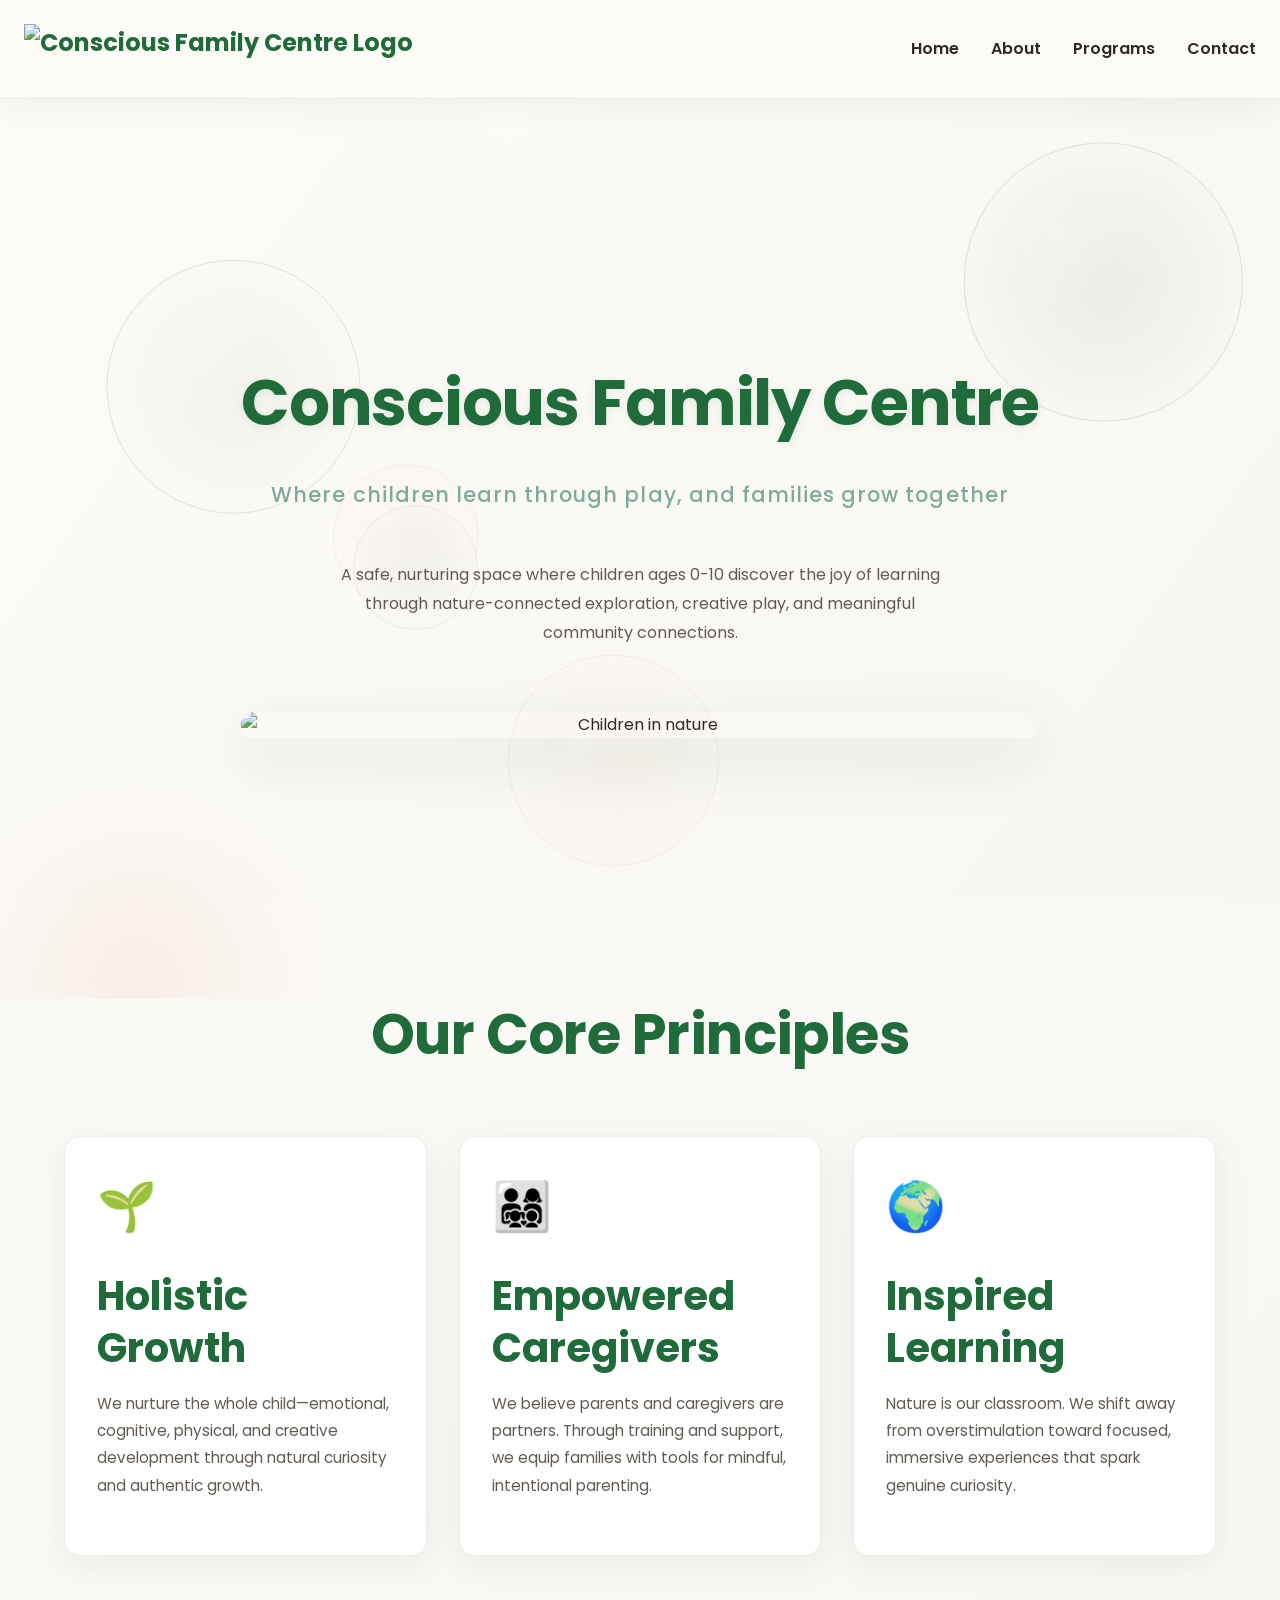
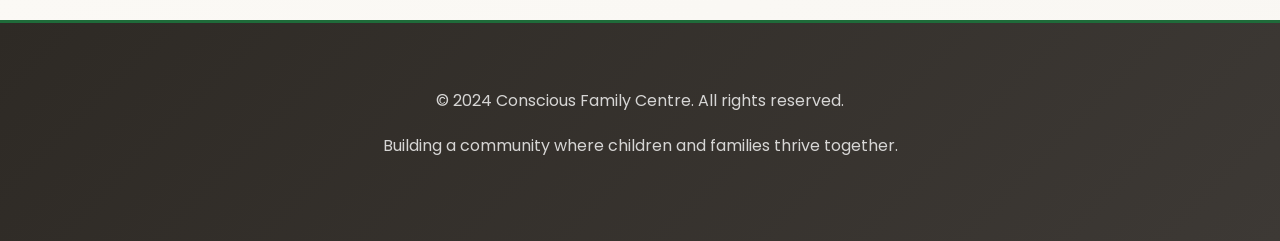
==== index.html @ 451248c7 "Add files via upload" ====
<!DOCTYPE html>
<html lang="en">
<head>
  <meta charset="UTF-8">
  <meta name="viewport" content="width=device-width, initial-scale=1.0">
  <meta name="description" content="Conscious Family Centre - Nature-connected learning for children 0-10 in Abuja">
  <meta name="theme-color" content="#1f6b3a">
  <title>Conscious Family Centre - Mindful Growth, Natural Discovery</title>
  <link rel="stylesheet" href="./styles.css">
  <link href="https://fonts.googleapis.com/css2?family=Poppins:wght@400;500;600;700&family=Nunito:wght@400;500;600&display=swap" rel="stylesheet">
</head>
<body>
  <canvas id="bubble-canvas"></canvas>

  <header>
    <div class="header-container">
      <a href="./index.html" class="logo">
        <img src="./assets/logo.png" alt="Conscious Family Centre Logo">
      </a>
      <nav>
        <ul>
          <li><a href="./index.html" class="nav-link">Home</a></li>
          <li><a href="./about.html" class="nav-link">About</a></li>
          <li><a href="./programs.html" class="nav-link">Programs</a></li>
          <li><a href="./contact.html" class="nav-link">Contact</a></li>
        </ul>
      </nav>
      <button class="menu-toggle" aria-label="Toggle menu">☰</button>
    </div>
  </header>

  <main>
    <section class="hero">
      <div class="hero-content">
        <h1>Conscious Family Centre</h1>
        <p class="subtitle">Where children learn through play, and families grow together</p>
        <p style="color: #615a52; max-width: 600px; margin: 0 auto var(--spacing-lg);">
          A safe, nurturing space where children ages 0-10 discover the joy of learning through nature-connected exploration, creative play, and meaningful community connections.
        </p>
        
        <div class="hero-image-container">
          <img src="./assets/IMG-20260522-WA0040.jpg" alt="Children in nature" loading="lazy">
        </div>
      </div>
    </section>

    <section class="container">
      <h2 class="section-title">Our Core Principles</h2>
      <div class="principles-grid">
        <div class="principle-card">
          <div class="principle-icon">🌱</div>
          <h3>Holistic Growth</h3>
          <p>We nurture the whole child—emotional, cognitive, physical, and creative development through natural curiosity and authentic growth.</p>
        </div>
        
        <div class="principle-card">
          <div class="principle-icon">👨‍👩‍👧‍👦</div>
          <h3>Empowered Caregivers</h3>
          <p>We believe parents and caregivers are partners. Through training and support, we equip families with tools for mindful, intentional parenting.</p>
        </div>
        
        <div class="principle-card">
          <div class="principle-icon">🌍</div>
          <h3>Inspired Learning</h3>
          <p>Nature is our classroom. We shift away from overstimulation toward focused, immersive experiences that spark genuine curiosity.</p>
        </div>
      </div>
    </section>
  </main>

  <footer>
    <p>&copy; 2024 Conscious Family Centre. All rights reserved.</p>
    <p>Building a community where children and families thrive together.</p>
  </footer>

  <script src="./script.js"></script>
</body>
</html>
---- styles.css ----
/* ==========================================
   CONSCIOUS FAMILY CENTRE - GLOBAL STYLES
   Modern, Warm, Organic Aesthetic
   ========================================== */

:root {
  /* Brand Colors */
  --primary-green: #1f6b3a;
  --secondary-green: #4ade80;
  --cream: #fdfbf7;
  --dark-text: #2e2a25;
  --earth-muted: #615a52;
  --accent-coral: #e3927e;
  --accent-sage: #7fa99b;
  --soft-gray: #f5f5f5;
  --white: #ffffff;
  
  /* Spacing */
  --spacing-xs: 0.5rem;
  --spacing-sm: 1rem;
  --spacing-md: 1.5rem;
  --spacing-lg: 2rem;
  --spacing-xl: 3rem;
  --spacing-2xl: 4rem;
  
  /* Transitions */
  --transition-fast: 0.2s ease;
  --transition-normal: 0.35s ease;
  --transition-smooth: 0.5s cubic-bezier(0.25, 0.46, 0.45, 0.94);
}

* {
  margin: 0;
  padding: 0;
  box-sizing: border-box;
}

html {
  scroll-behavior: smooth;
}

body {
  font-family: 'Poppins', sans-serif;
  color: var(--dark-text);
  background: linear-gradient(135deg, var(--cream) 0%, #f9f7f3 100%);
  position: relative;
  overflow-x: hidden;
  line-height: 1.6;
}

/* Canvas Background - Floating Bubbles */
#bubble-canvas {
  position: fixed;
  top: 0;
  left: 0;
  width: 100%;
  height: 100%;
  z-index: -1;
  pointer-events: none;
}

/* ==========================================
   TYPOGRAPHY
   ========================================== */

h1, h2, h3, h4, h5, h6 {
  font-family: 'Poppins', sans-serif;
  font-weight: 700;
  line-height: 1.3;
  color: var(--dark-text);
}

h1 {
  font-size: clamp(2.5rem, 8vw, 4rem);
  letter-spacing: -0.02em;
}

h2 {
  font-size: clamp(2rem, 6vw, 3.5rem);
  letter-spacing: -0.01em;
  margin-bottom: var(--spacing-lg);
}

h3 {
  font-size: clamp(1.5rem, 4vw, 2.5rem);
  margin-bottom: var(--spacing-md);
}

h4 {
  font-size: 1.25rem;
  margin-bottom: var(--spacing-sm);
}

p {
  font-size: 1rem;
  color: var(--earth-muted);
  margin-bottom: var(--spacing-md);
  line-height: 1.8;
}

.subtitle {
  font-size: clamp(1rem, 3vw, 1.25rem);
  color: var(--accent-sage);
  font-weight: 500;
  letter-spacing: 0.05em;
}

/* ==========================================
   NAVIGATION & HEADER
   ========================================== */

header {
  position: relative;
  z-index: 100;
  background: rgba(253, 251, 247, 0.95);
  backdrop-filter: blur(10px);
  border-bottom: 1px solid rgba(31, 107, 58, 0.1);
  padding: var(--spacing-md) 0;
  box-shadow: 0 8px 32px rgba(0, 0, 0, 0.04);
}

.header-container {
  max-width: 1400px;
  margin: 0 auto;
  padding: 0 var(--spacing-md);
  display: flex;
  justify-content: space-between;
  align-items: center;
}

.logo {
  display: flex;
  align-items: center;
  text-decoration: none;
  font-size: 1.5rem;
  font-weight: 700;
  color: var(--primary-green);
  transition: transform var(--transition-normal);
  gap: var(--spacing-sm);
}

.logo img {
  height: 50px;
  width: auto;
  transition: transform var(--transition-normal);
}

.logo:hover {
  transform: translateY(-2px);
}

.logo:hover img {
  transform: scale(1.05);
}

nav ul {
  list-style: none;
  display: flex;
  gap: var(--spacing-lg);
  flex-wrap: wrap;
}

nav a {
  text-decoration: none;
  color: var(--dark-text);
  font-weight: 600;
  position: relative;
  padding: var(--spacing-xs) 0;
  transition: color var(--transition-fast);
}

nav a::after {
  content: '';
  position: absolute;
  bottom: -4px;
  left: 0;
  width: 0;
  height: 2px;
  background: linear-gradient(90deg, var(--primary-green), var(--accent-sage));
  transition: width var(--transition-normal);
}

nav a:hover {
  color: var(--primary-green);
}

nav a:hover::after {
  width: 100%;
}

nav a.active {
  color: var(--primary-green);
}

nav a.active::after {
  width: 100%;
}

/* Mobile Menu Toggle */
.menu-toggle {
  display: none;
  background: none;
  border: none;
  font-size: 1.5rem;
  cursor: pointer;
  color: var(--primary-green);
}

/* ==========================================
   HERO SECTION
   ========================================== */

.hero {
  position: relative;
  min-height: 100vh;
  display: flex;
  align-items: center;
  justify-content: center;
  overflow: hidden;
  padding: var(--spacing-2xl) var(--spacing-md);
}

.hero::before {
  content: '';
  position: absolute;
  top: -50%;
  right: -10%;
  width: 500px;
  height: 500px;
  background: radial-gradient(circle, rgba(127, 169, 155, 0.15) 0%, transparent 70%);
  border-radius: 50%;
  animation: float 20s ease-in-out infinite;
}

.hero::after {
  content: '';
  position: absolute;
  bottom: -20%;
  left: -5%;
  width: 400px;
  height: 400px;
  background: radial-gradient(circle, rgba(227, 146, 126, 0.1) 0%, transparent 70%);
  border-radius: 50%;
  animation: float 25s ease-in-out infinite reverse;
}

.hero-content {
  position: relative;
  z-index: 2;
  text-align: center;
  max-width: 900px;
  animation: fadeInUp 1s ease-out;
}

.hero-content h1 {
  color: var(--primary-green);
  margin-bottom: var(--spacing-lg);
  text-shadow: 0 2px 10px rgba(31, 107, 58, 0.1);
}

.hero-content .subtitle {
  margin-bottom: var(--spacing-xl);
  font-size: clamp(1.1rem, 3vw, 1.3rem);
}

.hero-image-container {
  position: relative;
  width: 100%;
  max-width: 800px;
  margin-top: var(--spacing-2xl);
  border-radius: 20px;
  overflow: hidden;
  box-shadow: 0 20px 60px rgba(31, 107, 58, 0.15);
  transform: perspective(1000px) rotateX(5deg);
  transition: transform var(--transition-smooth);
}

.hero-image-container:hover {
  transform: perspective(1000px) rotateX(2deg) translateY(-5px);
}

.hero-image-container img {
  width: 100%;
  height: auto;
  display: block;
  object-fit: cover;
}

/* ==========================================
   CORE PRINCIPLES GRID
   ========================================== */

.principles-grid {
  display: grid;
  grid-template-columns: repeat(auto-fit, minmax(280px, 1fr));
  gap: var(--spacing-lg);
  margin-top: var(--spacing-2xl);
}

.principle-card {
  background: var(--white);
  padding: var(--spacing-lg);
  border-radius: 16px;
  box-shadow: 0 8px 32px rgba(31, 107, 58, 0.08);
  border: 1px solid rgba(31, 107, 58, 0.1);
  transition: all var(--transition-smooth);
  position: relative;
  overflow: hidden;
}

.principle-card::before {
  content: '';
  position: absolute;
  top: 0;
  left: -100%;
  width: 100%;
  height: 100%;
  background: linear-gradient(90deg, transparent, rgba(127, 169, 155, 0.1), transparent);
  transition: left var(--transition-smooth);
}

.principle-card:hover {
  transform: translateY(-8px);
  box-shadow: 0 16px 48px rgba(31, 107, 58, 0.15);
  border-color: var(--accent-sage);
}

.principle-card:hover::before {
  left: 100%;
}

.principle-icon {
  font-size: 3rem;
  margin-bottom: var(--spacing-md);
}

.principle-card h3 {
  color: var(--primary-green);
  margin-bottom: var(--spacing-sm);
}

.principle-card p {
  font-size: 0.95rem;
  color: var(--earth-muted);
}

/* ==========================================
   ABOUT PAGE STYLES
   ========================================== */

.about-section {
  max-width: 1200px;
  margin: 0 auto;
  padding: var(--spacing-2xl) var(--spacing-md);
}

.about-grid {
  display: grid;
  grid-template-columns: 1fr;
  gap: var(--spacing-2xl);
  margin-bottom: var(--spacing-2xl);
}

.about-block {
  background: var(--white);
  padding: var(--spacing-2xl);
  border-radius: 16px;
  box-shadow: 0 8px 32px rgba(31, 107, 58, 0.08);
  border-left: 5px solid var(--primary-green);
  transition: transform var(--transition-smooth);
}

.about-block:nth-child(2) {
  border-left-color: var(--accent-sage);
}

.about-block:nth-child(3) {
  border-left-color: var(--accent-coral);
}

.about-block:hover {
  transform: translateX(8px);
}

.about-block h2 {
  color: var(--primary-green);
  margin-bottom: var(--spacing-lg);
}

.about-block p {
  margin-bottom: var(--spacing-md);
  line-height: 1.9;
}

.opening-hours {
  background: linear-gradient(135deg, rgba(31, 107, 58, 0.05) 0%, rgba(127, 169, 155, 0.05) 100%);
  padding: var(--spacing-lg);
  border-radius: 12px;
  margin-top: var(--spacing-lg);
  border: 1px dashed var(--primary-green);
}

.opening-hours h4 {
  color: var(--primary-green);
  margin-bottom: var(--spacing-sm);
}

.opening-hours p {
  color: var(--earth-muted);
  font-weight: 600;
}

/* ==========================================
   PROGRAMS PAGE - MASONRY GRID
   ========================================== */

.programs-section {
  max-width: 1400px;
  margin: 0 auto;
  padding: var(--spacing-2xl) var(--spacing-md);
}

.programs-intro {
  text-align: center;
  margin-bottom: var(--spacing-2xl);
}

.programs-intro h2 {
  color: var(--primary-green);
}

.programs-grid {
  display: grid;
  grid-template-columns: repeat(auto-fill, minmax(300px, 1fr));
  gap: var(--spacing-lg);
  margin-bottom: var(--spacing-2xl);
}

.program-card {
  background: var(--white);
  border-radius: 16px;
  overflow: hidden;
  box-shadow: 0 8px 32px rgba(31, 107, 58, 0.08);
  transition: all var(--transition-smooth);
  position: relative;
  display: flex;
  flex-direction: column;
  height: 100%;
}

.program-card:hover {
  transform: translateY(-12px);
  box-shadow: 0 16px 48px rgba(31, 107, 58, 0.2);
}

.program-image-wrapper {
  position: relative;
  width: 100%;
  height: 250px;
  overflow: hidden;
  background: linear-gradient(135deg, var(--cream) 0%, var(--soft-gray) 100%);
}

.program-image-wrapper img {
  width: 100%;
  height: 100%;
  object-fit: cover;
  transition: transform var(--transition-smooth);
}

.program-card:hover .program-image-wrapper img {
  transform: scale(1.08);
  filter: brightness(1.05);
}

.program-content {
  padding: var(--spacing-lg);
  flex-grow: 1;
  display: flex;
  flex-direction: column;
}

.program-badge {
  display: inline-block;
  background: linear-gradient(135deg, var(--primary-green), var(--accent-sage));
  color: var(--white);
  padding: var(--spacing-xs) var(--spacing-md);
  border-radius: 20px;
  font-size: 0.75rem;
  font-weight: 700;
  text-transform: uppercase;
  letter-spacing: 0.05em;
  margin-bottom: var(--spacing-sm);
  width: fit-content;
}

.program-card h3 {
  color: var(--primary-green);
  margin-bottom: var(--spacing-sm);
  font-size: 1.3rem;
}

.program-card p {
  color: var(--earth-muted);
  font-size: 0.95rem;
  margin-bottom: var(--spacing-md);
  flex-grow: 1;
}

/* ==========================================
   TESTIMONIALS SECTION
   ========================================== */

.testimonials-section {
  background: linear-gradient(135deg, rgba(31, 107, 58, 0.05) 0%, rgba(127, 169, 155, 0.05) 100%);
  padding: var(--spacing-2xl) var(--spacing-md);
  margin-top: var(--spacing-2xl);
  border-top: 2px solid var(--primary-green);
  border-bottom: 2px solid var(--accent-sage);
}

.testimonials-content {
  max-width: 1200px;
  margin: 0 auto;
}

.testimonials-section h2 {
  color: var(--primary-green);
  text-align: center;
  margin-bottom: var(--spacing-2xl);
}

.testimonial-grid {
  display: grid;
  grid-template-columns: 1fr;
  gap: var(--spacing-lg);
  margin-top: var(--spacing-lg);
}

.testimonial-card {
  background: var(--white);
  border-radius: 16px;
  overflow: hidden;
  box-shadow: 0 8px 32px rgba(31, 107, 58, 0.08);
  display: grid;
  grid-template-columns: 1fr 1fr;
  gap: var(--spacing-lg);
  padding: var(--spacing-lg);
  transition: transform var(--transition-smooth);
}

.testimonial-card:hover {
  transform: translateY(-4px);
}

.testimonial-image {
  width: 100%;
  height: 300px;
  border-radius: 12px;
  overflow: hidden;
  background: linear-gradient(135deg, var(--cream) 0%, var(--soft-gray) 100%);
}

.testimonial-image img {
  width: 100%;
  height: 100%;
  object-fit: cover;
}

.testimonial-quote {
  display: flex;
  flex-direction: column;
  justify-content: center;
}

.testimonial-quote p {
  font-size: 1.1rem;
  color: var(--dark-text);
  font-style: italic;
  margin-bottom: var(--spacing-lg);
  border-left: 4px solid var(--accent-coral);
  padding-left: var(--spacing-lg);
  line-height: 1.9;
}

.testimonial-quote .author {
  font-weight: 700;
  color: var(--primary-green);
  font-style: normal;
  font-size: 0.95rem;
}

/* ==========================================
   CONTACT PAGE - DIGITAL CONNECT HUB
   ========================================== */

.contact-section {
  max-width: 1000px;
  margin: 0 auto;
  padding: var(--spacing-2xl) var(--spacing-md);
}

.contact-intro {
  text-align: center;
  margin-bottom: var(--spacing-2xl);
}

.contact-intro h2 {
  color: var(--primary-green);
}

.contact-grid {
  display: grid;
  grid-template-columns: repeat(auto-fit, minmax(300px, 1fr));
  gap: var(--spacing-lg);
}

.contact-card {
  background: var(--white);
  padding: var(--spacing-2xl);
  border-radius: 16px;
  text-align: center;
  box-shadow: 0 8px 32px rgba(31, 107, 58, 0.08);
  border: 2px solid transparent;
  transition: all var(--transition-smooth);
  position: relative;
  overflow: hidden;
}

.contact-card::before {
  content: '';
  position: absolute;
  top: 0;
  left: 0;
  right: 0;
  height: 3px;
  background: linear-gradient(90deg, var(--primary-green), var(--accent-sage));
  transform: scaleX(0);
  transform-origin: left;
  transition: transform var(--transition-smooth);
}

.contact-card:hover {
  border-color: var(--accent-sage);
  transform: translateY(-8px);
  box-shadow: 0 16px 48px rgba(31, 107, 58, 0.15);
}

.contact-card:hover::before {
  transform: scaleX(1);
}

.contact-icon {
  font-size: 3rem;
  margin-bottom: var(--spacing-md);
  animation: float 3s ease-in-out infinite;
}

.contact-card h3 {
  color: var(--primary-green);
  margin-bottom: var(--spacing-md);
}

.contact-card p {
  color: var(--earth-muted);
  margin-bottom: var(--spacing-lg);
}

.contact-link {
  display: inline-flex;
  align-items: center;
  justify-content: center;
  gap: var(--spacing-sm);
  background: linear-gradient(135deg, var(--primary-green), var(--accent-sage));
  color: var(--white);
  padding: var(--spacing-md) var(--spacing-lg);
  border-radius: 10px;
  text-decoration: none;
  font-weight: 600;
  transition: all var(--transition-smooth);
  border: 2px solid transparent;
}

.contact-link:hover {
  transform: translateY(-2px);
  box-shadow: 0 8px 20px rgba(31, 107, 58, 0.3);
  background: linear-gradient(135deg, var(--accent-sage), var(--primary-green));
}

.contact-link svg {
  width: 20px;
  height: 20px;
  transition: transform var(--transition-normal);
}

.contact-link:hover svg {
  transform: scale(1.15) rotate(5deg);
}

.location-card {
  grid-column: 1 / -1;
  background: linear-gradient(135deg, rgba(31, 107, 58, 0.05) 0%, rgba(127, 169, 155, 0.05) 100%);
  border: 2px dashed var(--primary-green);
}

.location-card h3 {
  margin-bottom: var(--spacing-md);
}

.location-info {
  color: var(--earth-muted);
  line-height: 1.9;
  font-weight: 500;
}

/* ==========================================
   FOOTER
   ========================================== */

footer {
  background: linear-gradient(135deg, var(--dark-text) 0%, #3d3935 100%);
  color: var(--white);
  padding: var(--spacing-2xl) var(--spacing-md);
  text-align: center;
  margin-top: var(--spacing-2xl);
  border-top: 3px solid var(--primary-green);
}

footer p {
  color: rgba(255, 255, 255, 0.8);
  margin-bottom: var(--spacing-sm);
}

footer a {
  color: var(--accent-sage);
  text-decoration: none;
  transition: color var(--transition-normal);
}

footer a:hover {
  color: var(--accent-coral);
  text-decoration: underline;
}

/* ==========================================
   ANIMATIONS
   ========================================== */

@keyframes float {
  0%, 100% {
    transform: translateY(0px);
  }
  50% {
    transform: translateY(-20px);
  }
}

@keyframes fadeInUp {
  from {
    opacity: 0;
    transform: translateY(30px);
  }
  to {
    opacity: 1;
    transform: translateY(0);
  }
}

@keyframes slideInLeft {
  from {
    opacity: 0;
    transform: translateX(-50px);
  }
  to {
    opacity: 1;
    transform: translateX(0);
  }
}

@keyframes slideInRight {
  from {
    opacity: 0;
    transform: translateX(50px);
  }
  to {
    opacity: 1;
    transform: translateX(0);
  }
}

@keyframes pulse {
  0%, 100% {
    opacity: 1;
  }
  50% {
    opacity: 0.7;
  }
}

/* ==========================================
   RESPONSIVE DESIGN
   ========================================== */

@media (max-width: 768px) {
  :root {
    --spacing-xl: 2rem;
    --spacing-2xl: 2.5rem;
  }

  nav ul {
    gap: var(--spacing-md);
  }

  .menu-toggle {
    display: block;
  }

  nav {
    display: none;
  }

  nav.active {
    display: flex;
    position: absolute;
    top: 70px;
    left: 0;
    right: 0;
    background: var(--cream);
    flex-direction: column;
    padding: var(--spacing-lg);
    border-bottom: 1px solid rgba(31, 107, 58, 0.1);
    gap: var(--spacing-md);
  }

  nav.active ul {
    flex-direction: column;
    gap: var(--spacing-md);
  }

  .hero {
    min-height: 80vh;
    padding: var(--spacing-lg) var(--spacing-md);
  }

  .principles-grid {
    grid-template-columns: 1fr;
  }

  .programs-grid {
    grid-template-columns: 1fr;
  }

  .testimonial-card {
    grid-template-columns: 1fr;
    gap: var(--spacing-lg);
  }

  .testimonial-image {
    height: 250px;
  }

  .contact-grid {
    grid-template-columns: 1fr;
  }

  .about-block {
    padding: var(--spacing-lg);
  }

  h1 {
    font-size: 2rem;
  }

  h2 {
    font-size: 1.5rem;
  }

  .hero::before {
    width: 300px;
    height: 300px;
  }

  .hero::after {
    width: 250px;
    height: 250px;
  }
}

@media (max-width: 480px) {
  :root {
    --spacing-lg: 1.5rem;
    --spacing-md: 1rem;
  }

  .header-container {
    padding: 0 var(--spacing-sm);
  }

  .logo img {
    height: 40px;
  }

  h1 {
    font-size: 1.5rem;
  }

  h2 {
    font-size: 1.25rem;
  }

  nav a {
    font-size: 0.9rem;
  }

  .hero-image-container {
    margin-top: var(--spacing-lg);
  }

  .principle-card {
    padding: var(--spacing-md);
  }

  .program-image-wrapper {
    height: 200px;
  }

  .contact-card {
    padding: var(--spacing-lg);
  }

  .testimonial-card {
    padding: var(--spacing-md);
  }

  footer {
    padding: var(--spacing-lg) var(--spacing-sm);
  }
}

/* ==========================================
   UTILITY CLASSES
   ========================================== */

.container {
  max-width: 1200px;
  margin: 0 auto;
  padding: 0 var(--spacing-md);
}

.section-title {
  color: var(--primary-green);
  text-align: center;
  margin-bottom: var(--spacing-2xl);
}

.btn {
  display: inline-block;
  padding: var(--spacing-md) var(--spacing-lg);
  border-radius: 10px;
  text-decoration: none;
  font-weight: 600;
  transition: all var(--transition-smooth);
  border: 2px solid transparent;
}

.btn-primary {
  background: linear-gradient(135deg, var(--primary-green), var(--accent-sage));
  color: var(--white);
}

.btn-primary:hover {
  transform: translateY(-2px);
  box-shadow: 0 8px 20px rgba(31, 107, 58, 0.3);
}

.btn-secondary {
  background: transparent;
  color: var(--primary-green);
  border-color: var(--primary-green);
}

.btn-secondary:hover {
  background: var(--primary-green);
  color: var(--white);
}

.text-center {
  text-align: center;
}

.mt-lg {
  margin-top: var(--spacing-lg);
}

.mb-lg {
  margin-bottom: var(--spacing-lg);
}

.opacity-reduced {
  opacity: 0.8;
}
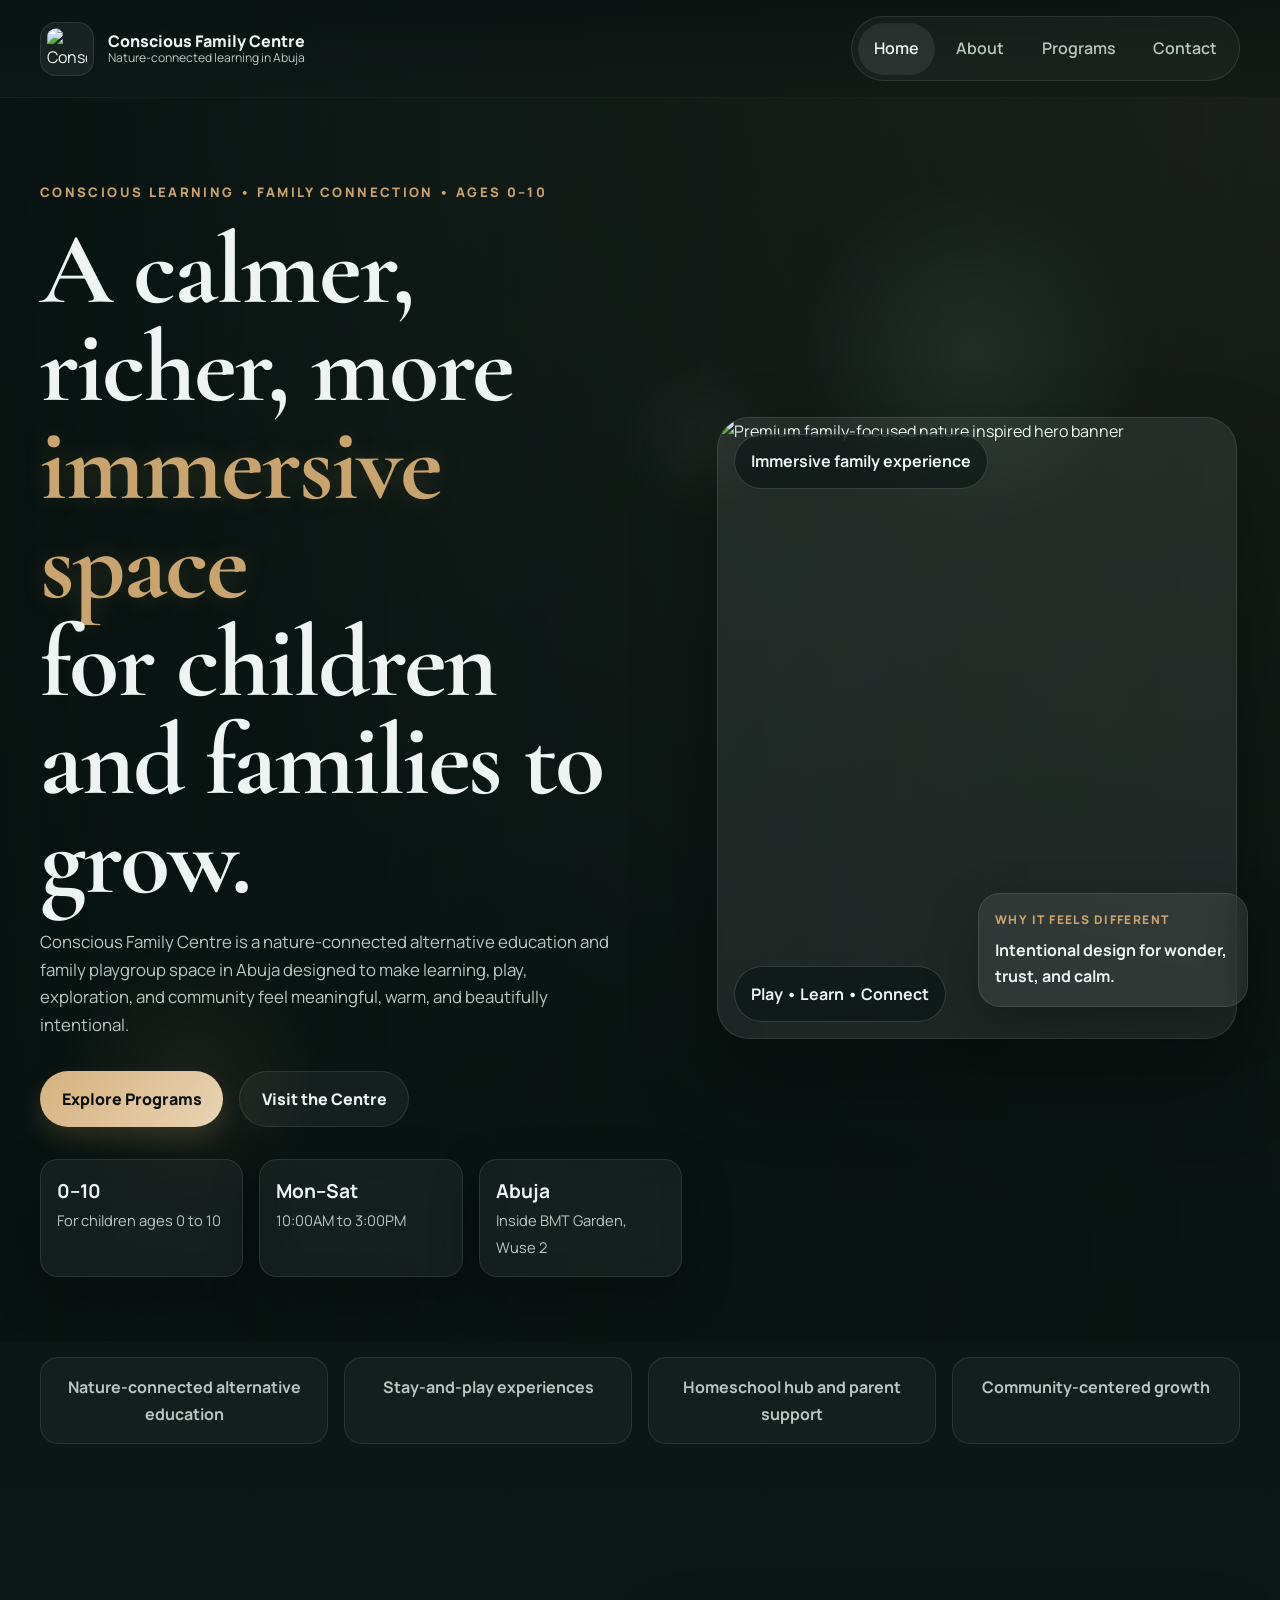
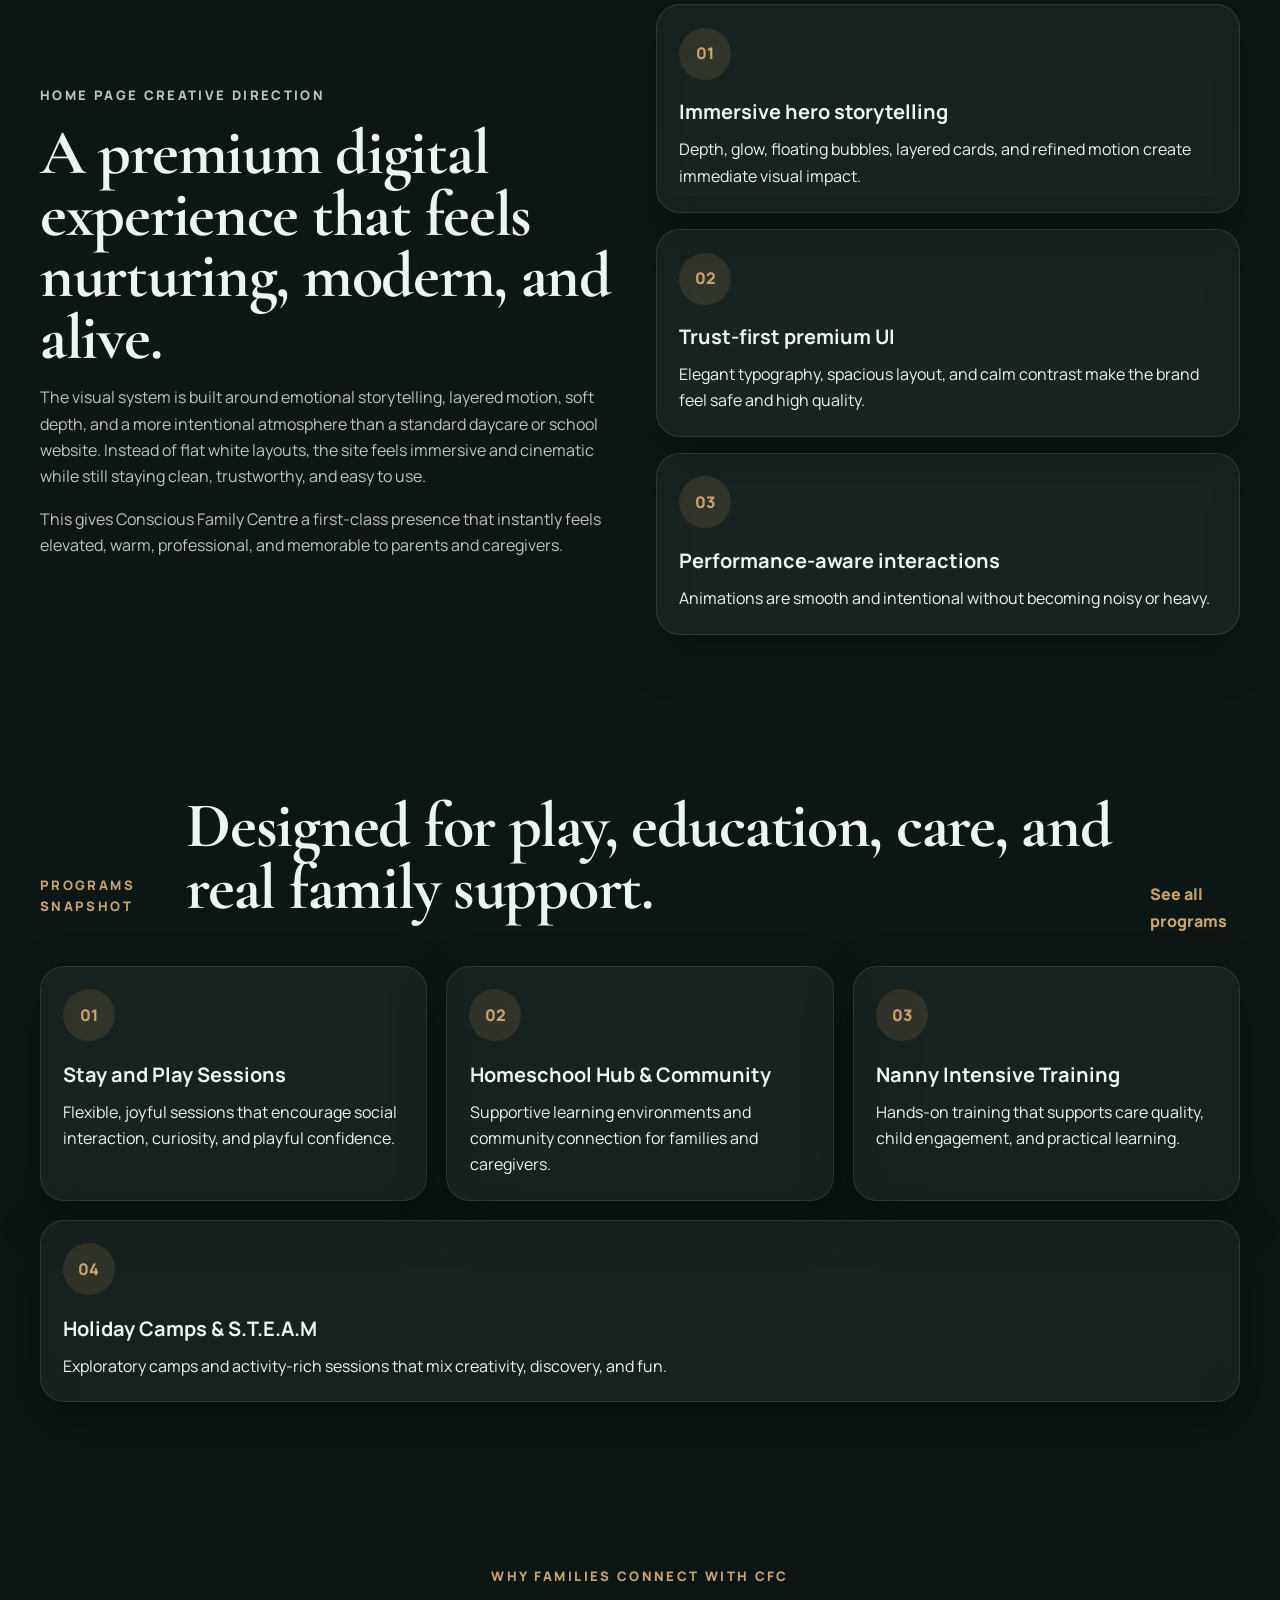
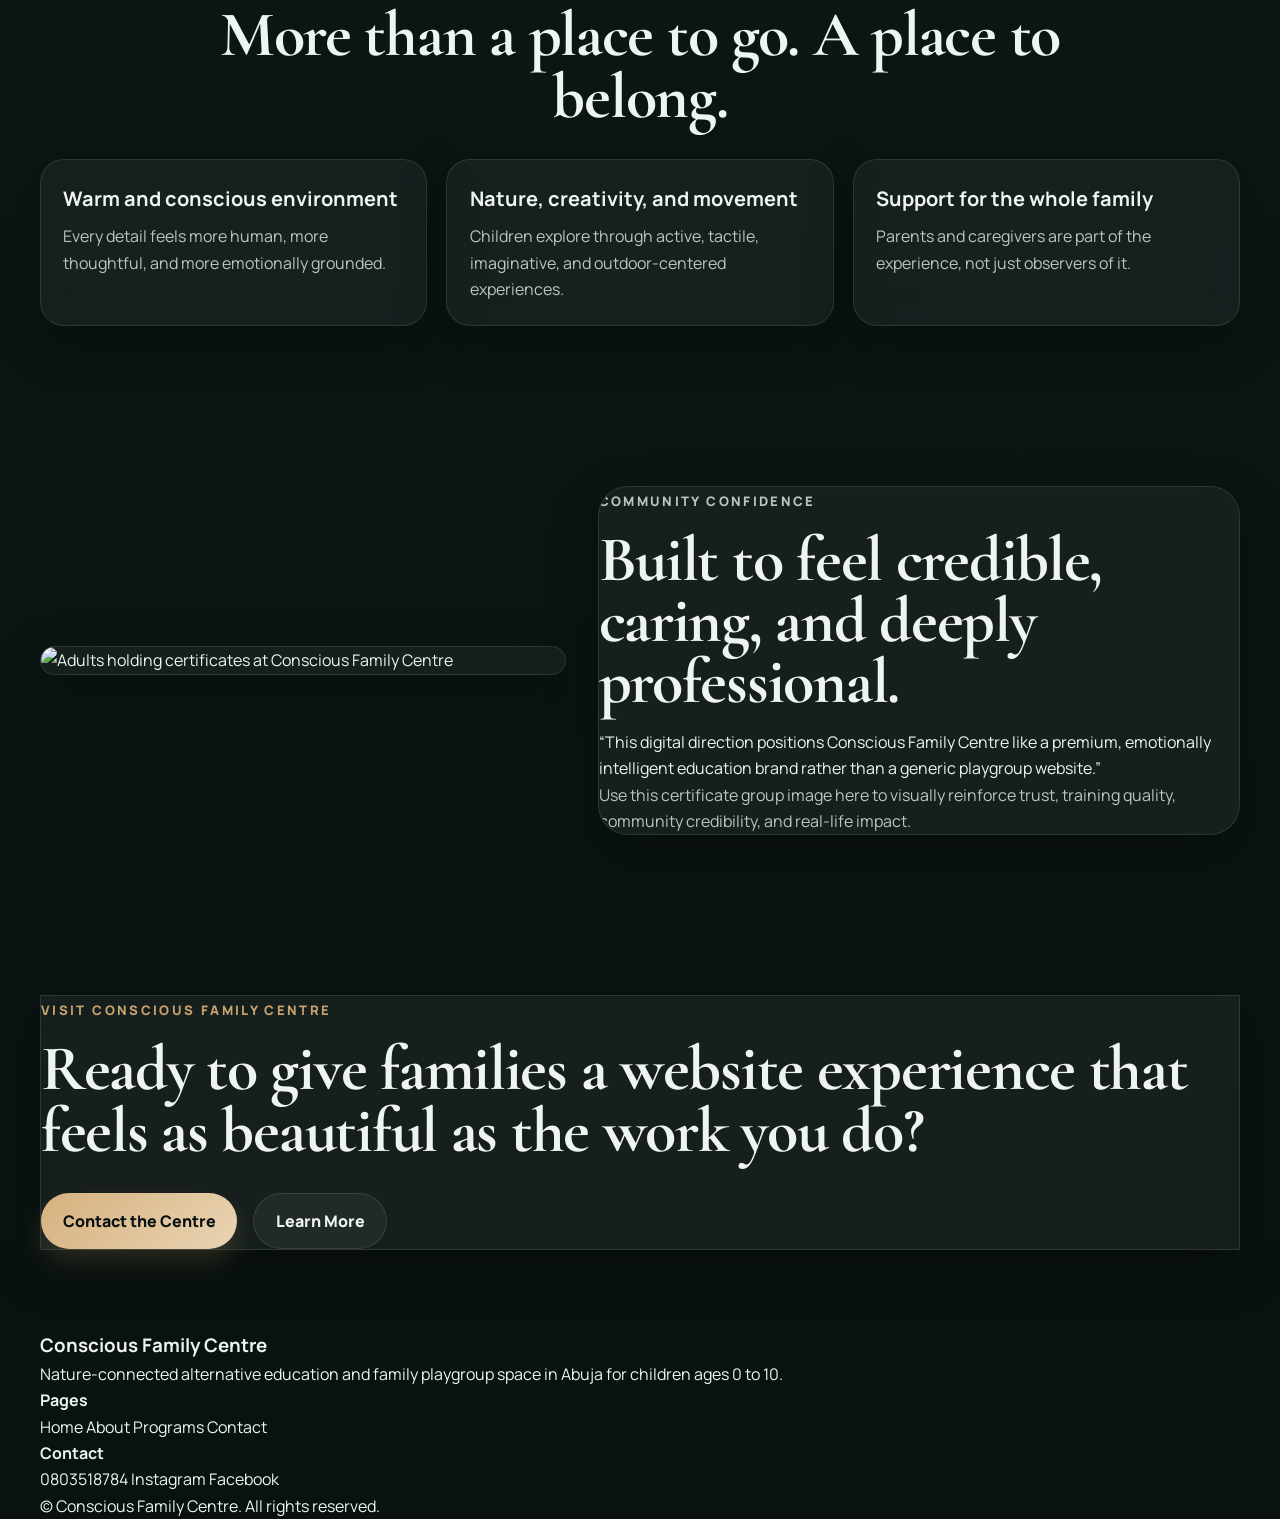
==== commit 03c5831b: "Create index.html" ====
--- a/index.html
+++ b/index.html
@@ -1,78 +1,260 @@
 <!DOCTYPE html>
 <html lang="en">
 <head>
-  <meta charset="UTF-8">
-  <meta name="viewport" content="width=device-width, initial-scale=1.0">
-  <meta name="description" content="Conscious Family Centre - Nature-connected learning for children 0-10 in Abuja">
-  <meta name="theme-color" content="#1f6b3a">
-  <title>Conscious Family Centre - Mindful Growth, Natural Discovery</title>
-  <link rel="stylesheet" href="./styles.css">
-  <link href="https://fonts.googleapis.com/css2?family=Poppins:wght@400;500;600;700&family=Nunito:wght@400;500;600&display=swap" rel="stylesheet">
+  <meta charset="UTF-8" />
+  <meta name="viewport" content="width=device-width, initial-scale=1.0" />
+  <title>Conscious Family Centre | Nature-Connected Learning & Play in Abuja</title>
+  <meta name="description" content="Conscious Family Centre is a nature-connected alternative education and family playgroup space in Abuja for children ages 0 to 10." />
+  <link rel="preconnect" href="https://fonts.googleapis.com">
+  <link rel="preconnect" href="https://fonts.gstatic.com" crossorigin>
+  <link href="https://fonts.googleapis.com/css2?family=Cormorant+Garamond:wght@500;600;700&family=Manrope:wght@400;500;600;700;800&display=swap" rel="stylesheet">
+  <link rel="stylesheet" href="style.css" />
 </head>
-<body>
-  <canvas id="bubble-canvas"></canvas>
-
-  <header>
-    <div class="header-container">
-      <a href="./index.html" class="logo">
-        <img src="./assets/logo.png" alt="Conscious Family Centre Logo">
+<body class="page-home">
+  <div class="page-ambience" aria-hidden="true"></div>
+
+  <header class="site-header">
+    <div class="container nav-wrap">
+      <a href="index.html" class="brand">
+        <img src="assets/logo-cfc.png" alt="Conscious Family Centre logo" class="brand-logo">
+        <div class="brand-copy">
+          <span class="brand-title">Conscious Family Centre</span>
+          <span class="brand-subtitle">Nature-connected learning in Abuja</span>
+        </div>
       </a>
-      <nav>
-        <ul>
-          <li><a href="./index.html" class="nav-link">Home</a></li>
-          <li><a href="./about.html" class="nav-link">About</a></li>
-          <li><a href="./programs.html" class="nav-link">Programs</a></li>
-          <li><a href="./contact.html" class="nav-link">Contact</a></li>
-        </ul>
+
+      <button class="nav-toggle" aria-label="Open menu" aria-expanded="false">
+        <span></span><span></span><span></span>
+      </button>
+
+      <nav class="site-nav">
+        <a href="index.html" class="active">Home</a>
+        <a href="about.html">About</a>
+        <a href="programs.html">Programs</a>
+        <a href="contact.html">Contact</a>
       </nav>
-      <button class="menu-toggle" aria-label="Toggle menu">☰</button>
     </div>
   </header>
 
   <main>
-    <section class="hero">
-      <div class="hero-content">
-        <h1>Conscious Family Centre</h1>
-        <p class="subtitle">Where children learn through play, and families grow together</p>
-        <p style="color: #615a52; max-width: 600px; margin: 0 auto var(--spacing-lg);">
-          A safe, nurturing space where children ages 0-10 discover the joy of learning through nature-connected exploration, creative play, and meaningful community connections.
-        </p>
-        
-        <div class="hero-image-container">
-          <img src="./assets/IMG-20260522-WA0040.jpg" alt="Children in nature" loading="lazy">
-        </div>
-      </div>
-    </section>
-
-    <section class="container">
-      <h2 class="section-title">Our Core Principles</h2>
-      <div class="principles-grid">
-        <div class="principle-card">
-          <div class="principle-icon">🌱</div>
-          <h3>Holistic Growth</h3>
-          <p>We nurture the whole child—emotional, cognitive, physical, and creative development through natural curiosity and authentic growth.</p>
-        </div>
-        
-        <div class="principle-card">
-          <div class="principle-icon">👨‍👩‍👧‍👦</div>
-          <h3>Empowered Caregivers</h3>
-          <p>We believe parents and caregivers are partners. Through training and support, we equip families with tools for mindful, intentional parenting.</p>
-        </div>
-        
-        <div class="principle-card">
-          <div class="principle-icon">🌍</div>
-          <h3>Inspired Learning</h3>
-          <p>Nature is our classroom. We shift away from overstimulation toward focused, immersive experiences that spark genuine curiosity.</p>
+    <section class="hero hero-home">
+      <div class="hero-gradient"></div>
+      <div class="container hero-grid">
+        <div class="hero-copy reveal">
+          <p class="eyebrow">Conscious learning • family connection • ages 0–10</p>
+          <h1 class="hero-title">
+            A calmer, richer, more
+            <span>immersive space</span>
+            for children and families to grow.
+          </h1>
+          <p class="hero-text">
+            Conscious Family Centre is a nature-connected alternative education and family playgroup space in Abuja designed to make learning, play, exploration, and community feel meaningful, warm, and beautifully intentional.
+          </p>
+
+          <div class="hero-actions">
+            <a href="programs.html" class="btn btn-primary magnetic">Explore Programs</a>
+            <a href="contact.html" class="btn btn-secondary">Visit the Centre</a>
+          </div>
+
+          <div class="hero-stats">
+            <article class="stat-card float-card">
+              <strong>0–10</strong>
+              <span>For children ages 0 to 10</span>
+            </article>
+            <article class="stat-card float-card">
+              <strong>Mon–Sat</strong>
+              <span>10:00AM to 3:00PM</span>
+            </article>
+            <article class="stat-card float-card">
+              <strong>Abuja</strong>
+              <span>Inside BMT Garden, Wuse 2</span>
+            </article>
+          </div>
+        </div>
+
+        <div class="hero-visual reveal">
+          <div class="hero-image-shell tilt-card" data-tilt>
+            <img src="assets/hero-banner.jpg" alt="Premium family-focused nature inspired hero banner" class="hero-image">
+            <div class="hero-badge badge-top">Immersive family experience</div>
+            <div class="hero-badge badge-bottom">Play • Learn • Connect</div>
+          </div>
+
+          <div class="glass-note note-one float-card">
+            <span class="mini-label">Why it feels different</span>
+            <strong>Intentional design for wonder, trust, and calm.</strong>
+          </div>
+        </div>
+      </div>
+      <div class="hero-orb orb-one"></div>
+      <div class="hero-orb orb-two"></div>
+      <div class="hero-orb orb-three"></div>
+    </section>
+
+    <section class="section trust-strip reveal">
+      <div class="container trust-grid">
+        <div class="trust-item">Nature-connected alternative education</div>
+        <div class="trust-item">Stay-and-play experiences</div>
+        <div class="trust-item">Homeschool hub and parent support</div>
+        <div class="trust-item">Community-centered growth</div>
+      </div>
+    </section>
+
+    <section class="section section-story">
+      <div class="container split-grid">
+        <div class="section-copy reveal">
+          <p class="eyebrow">Home page creative direction</p>
+          <h2>A premium digital experience that feels nurturing, modern, and alive.</h2>
+          <p>
+            The visual system is built around emotional storytelling, layered motion, soft depth, and a more intentional atmosphere than a standard daycare or school website. Instead of flat white layouts, the site feels immersive and cinematic while still staying clean, trustworthy, and easy to use.
+          </p>
+          <p>
+            This gives Conscious Family Centre a first-class presence that instantly feels elevated, warm, professional, and memorable to parents and caregivers.
+          </p>
+        </div>
+
+        <div class="feature-stack reveal">
+          <article class="feature-card tilt-card" data-tilt>
+            <span>01</span>
+            <h3>Immersive hero storytelling</h3>
+            <p>Depth, glow, floating bubbles, layered cards, and refined motion create immediate visual impact.</p>
+          </article>
+          <article class="feature-card tilt-card" data-tilt>
+            <span>02</span>
+            <h3>Trust-first premium UI</h3>
+            <p>Elegant typography, spacious layout, and calm contrast make the brand feel safe and high quality.</p>
+          </article>
+          <article class="feature-card tilt-card" data-tilt>
+            <span>03</span>
+            <h3>Performance-aware interactions</h3>
+            <p>Animations are smooth and intentional without becoming noisy or heavy.</p>
+          </article>
+        </div>
+      </div>
+    </section>
+
+    <section class="section programs-preview">
+      <div class="container">
+        <div class="section-heading reveal">
+          <p class="eyebrow">Programs snapshot</p>
+          <h2>Designed for play, education, care, and real family support.</h2>
+          <a href="programs.html" class="text-link">See all programs</a>
+        </div>
+
+        <div class="program-grid">
+          <article class="program-card reveal tilt-card" data-tilt>
+            <div class="program-icon">01</div>
+            <h3>Stay and Play Sessions</h3>
+            <p>Flexible, joyful sessions that encourage social interaction, curiosity, and playful confidence.</p>
+          </article>
+
+          <article class="program-card reveal tilt-card" data-tilt>
+            <div class="program-icon">02</div>
+            <h3>Homeschool Hub & Community</h3>
+            <p>Supportive learning environments and community connection for families and caregivers.</p>
+          </article>
+
+          <article class="program-card reveal tilt-card" data-tilt>
+            <div class="program-icon">03</div>
+            <h3>Nanny Intensive Training</h3>
+            <p>Hands-on training that supports care quality, child engagement, and practical learning.</p>
+          </article>
+
+          <article class="program-card reveal tilt-card" data-tilt>
+            <div class="program-icon">04</div>
+            <h3>Holiday Camps & S.T.E.A.M</h3>
+            <p>Exploratory camps and activity-rich sessions that mix creativity, discovery, and fun.</p>
+          </article>
+        </div>
+      </div>
+    </section>
+
+    <section class="section value-band">
+      <div class="container">
+        <div class="section-heading reveal centered">
+          <p class="eyebrow">Why families connect with CFC</p>
+          <h2>More than a place to go. A place to belong.</h2>
+        </div>
+
+        <div class="value-grid">
+          <article class="value-card reveal">
+            <h3>Warm and conscious environment</h3>
+            <p>Every detail feels more human, more thoughtful, and more emotionally grounded.</p>
+          </article>
+          <article class="value-card reveal">
+            <h3>Nature, creativity, and movement</h3>
+            <p>Children explore through active, tactile, imaginative, and outdoor-centered experiences.</p>
+          </article>
+          <article class="value-card reveal">
+            <h3>Support for the whole family</h3>
+            <p>Parents and caregivers are part of the experience, not just observers of it.</p>
+          </article>
+        </div>
+      </div>
+    </section>
+
+    <section class="section testimonial-showcase">
+      <div class="container testimonial-wrap">
+        <div class="testimonial-image reveal tilt-card" data-tilt>
+          <img src="assets/testimonial-certificates.jpg" alt="Adults holding certificates at Conscious Family Centre">
+        </div>
+
+        <div class="testimonial-copy reveal">
+          <p class="eyebrow">Community confidence</p>
+          <h2>Built to feel credible, caring, and deeply professional.</h2>
+          <blockquote>
+            “This digital direction positions Conscious Family Centre like a premium, emotionally intelligent education brand rather than a generic playgroup website.”
+          </blockquote>
+          <p class="testimonial-note">
+            Use this certificate group image here to visually reinforce trust, training quality, community credibility, and real-life impact.
+          </p>
+        </div>
+      </div>
+    </section>
+
+    <section class="section cta-section">
+      <div class="container cta-panel reveal">
+        <div>
+          <p class="eyebrow">Visit Conscious Family Centre</p>
+          <h2>Ready to give families a website experience that feels as beautiful as the work you do?</h2>
+        </div>
+        <div class="cta-actions">
+          <a href="contact.html" class="btn btn-primary magnetic">Contact the Centre</a>
+          <a href="about.html" class="btn btn-secondary">Learn More</a>
         </div>
       </div>
     </section>
   </main>
 
-  <footer>
-    <p>&copy; 2024 Conscious Family Centre. All rights reserved.</p>
-    <p>Building a community where children and families thrive together.</p>
+  <footer class="site-footer">
+    <div class="container footer-grid">
+      <div>
+        <h3>Conscious Family Centre</h3>
+        <p>Nature-connected alternative education and family playgroup space in Abuja for children ages 0 to 10.</p>
+      </div>
+
+      <div>
+        <h4>Pages</h4>
+        <a href="index.html">Home</a>
+        <a href="about.html">About</a>
+        <a href="programs.html">Programs</a>
+        <a href="contact.html">Contact</a>
+      </div>
+
+      <div>
+        <h4>Contact</h4>
+        <a href="tel:0803518784">0803518784</a>
+        <a href="https://www.instagram.com/consciousfamilycentre/" target="_blank" rel="noopener noreferrer">Instagram</a>
+        <a href="https://www.facebook.com/reel/1488788116158630/?app=fbl" target="_blank" rel="noopener noreferrer">Facebook</a>
+      </div>
+    </div>
+    <div class="container footer-bottom">
+      <p>© <span id="year"></span> Conscious Family Centre. All rights reserved.</p>
+    </div>
   </footer>
 
-  <script src="./script.js"></script>
+  <script src="https://cdn.jsdelivr.net/npm/gsap@3.12.5/dist/gsap.min.js"></script>
+  <script src="https://cdn.jsdelivr.net/npm/gsap@3.12.5/dist/ScrollTrigger.min.js"></script>
+  <script src="script.js"></script>
 </body>
-</html>
+  </html>
+  
--- a/style.css
+++ b/style.css
@@ -0,0 +1,611 @@
+:root {
+  --bg: #081210;
+  --bg-alt: #0e1b18;
+  --surface: rgba(255, 255, 255, 0.06);
+  --surface-strong: rgba(17, 29, 26, 0.92);
+  --surface-soft: rgba(255, 255, 255, 0.04);
+  --card: rgba(255, 255, 255, 0.08);
+  --text: #eef4f1;
+  --muted: #b9c7c0;
+  --line: rgba(255, 255, 255, 0.1);
+  --brand: #c9a46e;
+  --brand-strong: #b88c4d;
+  --mint: #7db79b;
+  --glow: rgba(201, 164, 110, 0.25);
+  --shadow: 0 18px 50px rgba(0, 0, 0, 0.28);
+  --radius-lg: 28px;
+  --radius-md: 20px;
+  --radius-sm: 14px;
+  --container: 1200px;
+  --transition: 280ms ease;
+}
+
+* {
+  margin: 0;
+  padding: 0;
+  box-sizing: border-box;
+}
+
+html {
+  scroll-behavior: smooth;
+}
+
+body {
+  font-family: "Manrope", sans-serif;
+  background:
+    radial-gradient(circle at top left, rgba(125, 183, 155, 0.09), transparent 28%),
+    radial-gradient(circle at top right, rgba(201, 164, 110, 0.14), transparent 26%),
+    linear-gradient(180deg, #07100f 0%, #0d1816 42%, #091210 100%);
+  color: var(--text);
+  line-height: 1.65;
+  overflow-x: hidden;
+}
+
+img {
+  max-width: 100%;
+  display: block;
+}
+
+a {
+  color: inherit;
+  text-decoration: none;
+}
+
+button {
+  font: inherit;
+  border: 0;
+  background: none;
+  cursor: pointer;
+}
+
+.container {
+  width: min(calc(100% - 2rem), var(--container));
+  margin-inline: auto;
+}
+
+.page-ambience {
+  position: fixed;
+  inset: 0;
+  pointer-events: none;
+  overflow: hidden;
+  z-index: -1;
+}
+
+.bubble {
+  position: absolute;
+  bottom: -140px;
+  border-radius: 50%;
+  background: radial-gradient(circle at 30% 30%, rgba(255,255,255,0.35), rgba(255,255,255,0.02));
+  backdrop-filter: blur(10px);
+  opacity: 0.18;
+  animation: driftUp linear infinite;
+}
+
+@keyframes driftUp {
+  0% {
+    transform: translate3d(0, 0, 0) scale(1);
+    opacity: 0;
+  }
+  10% { opacity: 0.22; }
+  80% { opacity: 0.18; }
+  100% {
+    transform: translate3d(var(--x-shift), -120vh, 0) scale(1.2);
+    opacity: 0;
+  }
+}
+
+.site-header {
+  position: sticky;
+  top: 0;
+  z-index: 50;
+  padding: 1rem 0;
+  backdrop-filter: blur(18px);
+  background: linear-gradient(180deg, rgba(7, 16, 15, 0.78), rgba(7, 16, 15, 0.45));
+  border-bottom: 1px solid rgba(255, 255, 255, 0.05);
+}
+
+.site-header.scrolled {
+  background: rgba(8, 18, 16, 0.88);
+  box-shadow: 0 10px 30px rgba(0, 0, 0, 0.15);
+}
+
+.nav-wrap {
+  display: flex;
+  align-items: center;
+  justify-content: space-between;
+  gap: 1rem;
+}
+
+.brand {
+  display: inline-flex;
+  align-items: center;
+  gap: 0.9rem;
+  min-width: 0;
+}
+
+.brand-logo {
+  width: 54px;
+  height: 54px;
+  border-radius: 16px;
+  object-fit: contain;
+  background: rgba(255,255,255,0.06);
+  padding: 0.35rem;
+  border: 1px solid var(--line);
+}
+
+.brand-copy {
+  display: flex;
+  flex-direction: column;
+  line-height: 1.15;
+}
+
+.brand-title {
+  font-size: 1rem;
+  font-weight: 800;
+}
+
+.brand-subtitle {
+  font-size: 0.76rem;
+  color: var(--muted);
+}
+
+.site-nav {
+  display: flex;
+  align-items: center;
+  gap: 0.35rem;
+  padding: 0.35rem;
+  border: 1px solid var(--line);
+  background: rgba(255,255,255,0.04);
+  border-radius: 999px;
+}
+
+.site-nav a {
+  padding: 0.8rem 1rem;
+  border-radius: 999px;
+  color: var(--muted);
+  font-weight: 600;
+  transition: var(--transition);
+}
+
+.site-nav a:hover,
+.site-nav a.active {
+  background: rgba(255,255,255,0.08);
+  color: var(--text);
+}
+
+.nav-toggle {
+  display: none;
+  width: 52px;
+  height: 52px;
+  border-radius: 14px;
+  border: 1px solid var(--line);
+  background: rgba(255,255,255,0.05);
+  flex-direction: column;
+  align-items: center;
+  justify-content: center;
+  gap: 5px;
+}
+
+.nav-toggle span {
+  width: 22px;
+  height: 2px;
+  background: var(--text);
+  border-radius: 99px;
+  transition: var(--transition);
+}
+
+.hero {
+  position: relative;
+  min-height: calc(100vh - 88px);
+  display: flex;
+  align-items: center;
+  padding: 5rem 0 4rem;
+  overflow: clip;
+}
+
+.hero-gradient {
+  position: absolute;
+  inset: 0;
+  background:
+    linear-gradient(90deg, rgba(8, 18, 16, 0.85) 0%, rgba(8, 18, 16, 0.45) 35%, rgba(8, 18, 16, 0.3) 100%);
+  z-index: 0;
+}
+
+.hero-grid,
+.inner-hero-grid,
+.split-grid,
+.testimonial-wrap,
+.two-col-contact {
+  position: relative;
+  z-index: 1;
+  display: grid;
+  gap: 2rem;
+  align-items: center;
+}
+
+.hero-grid {
+  grid-template-columns: 1.1fr 0.9fr;
+}
+
+.hero-copy,
+.hero-visual {
+  position: relative;
+  z-index: 2;
+}
+
+.eyebrow {
+  display: inline-flex;
+  align-items: center;
+  gap: 0.5rem;
+  color: var(--brand);
+  font-size: 0.82rem;
+  text-transform: uppercase;
+  letter-spacing: 0.18em;
+  font-weight: 800;
+  margin-bottom: 1rem;
+}
+
+.hero-title,
+.inner-hero h1,
+.section-heading h2,
+.section-copy h2,
+.testimonial-copy h2,
+.cta-panel h2 {
+  font-family: "Cormorant Garamond", serif;
+  line-height: 0.96;
+  letter-spacing: -0.02em;
+}
+
+.hero-title {
+  font-size: clamp(3.4rem, 8vw, 6.8rem);
+  max-width: 12ch;
+}
+
+.hero-title span {
+  display: inline-block;
+  color: var(--brand);
+  text-shadow: 0 0 25px rgba(201, 164, 110, 0.18);
+}
+
+.hero-text,
+.hero-subtext,
+.section-copy p,
+.testimonial-copy p,
+.program-detail-copy p,
+.activity-card-copy p,
+.soft-card p,
+.social-card p,
+.value-card p,
+.info-card p,
+.contact-panel p,
+.contact-list a span,
+.small-note {
+  color: var(--muted);
+}
+
+.hero-text {
+  max-width: 58ch;
+  margin-top: 1.25rem;
+  font-size: 1.05rem;
+}
+
+.hero-actions,
+.cta-actions {
+  display: flex;
+  flex-wrap: wrap;
+  gap: 1rem;
+  margin-top: 2rem;
+}
+
+.btn {
+  display: inline-flex;
+  align-items: center;
+  justify-content: center;
+  min-height: 56px;
+  padding: 0 1.35rem;
+  border-radius: 999px;
+  font-weight: 800;
+  transition: transform var(--transition), background var(--transition), color var(--transition), border-color var(--transition);
+}
+
+.btn:hover {
+  transform: translateY(-2px);
+}
+
+.btn-primary {
+  color: #09100f;
+  background: linear-gradient(135deg, #d6b17e 0%, #e9d4b4 100%);
+  box-shadow: 0 12px 24px rgba(201, 164, 110, 0.18);
+}
+
+.btn-secondary {
+  color: var(--text);
+  border: 1px solid var(--line);
+  background: rgba(255,255,255,0.05);
+}
+
+.hero-stats {
+  display: grid;
+  grid-template-columns: repeat(3, minmax(0, 1fr));
+  gap: 1rem;
+  margin-top: 2rem;
+}
+
+.stat-card,
+.glass-note,
+.feature-card,
+.program-card,
+.value-card,
+.soft-card,
+.social-card,
+.info-card,
+.contact-panel,
+.cta-panel,
+.testimonial-image,
+.testimonial-copy,
+.program-detail-copy,
+.program-detail-media,
+.activity-card,
+.ribbon-image {
+  border: 1px solid var(--line);
+  background: rgba(255,255,255,0.05);
+  backdrop-filter: blur(14px);
+  box-shadow: var(--shadow);
+}
+
+.stat-card {
+  padding: 1rem;
+  border-radius: 18px;
+}
+
+.stat-card strong {
+  display: block;
+  font-size: 1.2rem;
+}
+
+.stat-card span {
+  color: var(--muted);
+  font-size: 0.92rem;
+}
+
+.hero-visual {
+  min-height: 560px;
+  display: flex;
+  align-items: center;
+  justify-content: center;
+}
+
+.hero-image-shell {
+  position: relative;
+  width: min(100%, 520px);
+  border-radius: 32px;
+  overflow: hidden;
+  border: 1px solid var(--line);
+  background: rgba(255,255,255,0.08);
+  box-shadow: 0 40px 80px rgba(0, 0, 0, 0.35);
+}
+
+.hero-image {
+  width: 100%;
+  height: 620px;
+  object-fit: cover;
+}
+
+.hero-badge {
+  position: absolute;
+  left: 1rem;
+  right: auto;
+  padding: 0.85rem 1rem;
+  border-radius: 999px;
+  background: rgba(8, 18, 16, 0.58);
+  border: 1px solid rgba(255,255,255,0.16);
+  backdrop-filter: blur(14px);
+  font-weight: 700;
+}
+
+.badge-top {
+  top: 1rem;
+}
+
+.badge-bottom {
+  bottom: 1rem;
+}
+
+.glass-note {
+  position: absolute;
+  max-width: 270px;
+  padding: 1rem;
+  border-radius: 22px;
+  background: rgba(255,255,255,0.08);
+}
+
+.note-one {
+  right: -0.5rem;
+  bottom: 2rem;
+}
+
+.mini-label {
+  display: block;
+  color: var(--brand);
+  font-size: 0.75rem;
+  text-transform: uppercase;
+  letter-spacing: 0.12em;
+  margin-bottom: 0.45rem;
+  font-weight: 800;
+}
+
+.hero-orb {
+  position: absolute;
+  border-radius: 50%;
+  filter: blur(10px);
+  opacity: 0.5;
+  pointer-events: none;
+}
+
+.orb-one {
+  width: 360px;
+  height: 360px;
+  background: radial-gradient(circle, rgba(125,183,155,0.24), transparent 70%);
+  top: 6%;
+  right: 10%;
+}
+
+.orb-two {
+  width: 280px;
+  height: 280px;
+  background: radial-gradient(circle, rgba(201,164,110,0.18), transparent 70%);
+  bottom: 10%;
+  left: 4%;
+}
+
+.orb-three {
+  width: 180px;
+  height: 180px;
+  background: radial-gradient(circle, rgba(255,255,255,0.08), transparent 70%);
+  top: 20%;
+  left: 48%;
+}
+
+.section {
+  padding: 5rem 0;
+}
+
+.trust-strip {
+  padding-top: 1rem;
+}
+
+.trust-grid {
+  display: grid;
+  grid-template-columns: repeat(4, minmax(0, 1fr));
+  gap: 1rem;
+}
+
+.trust-item {
+  text-align: center;
+  padding: 1rem 1.25rem;
+  border-radius: 18px;
+  border: 1px solid var(--line);
+  background: rgba(255,255,255,0.04);
+  color: var(--muted);
+  font-weight: 700;
+}
+
+.split-grid {
+  grid-template-columns: 1fr 1fr;
+}
+
+.section-copy h2,
+.section-heading h2,
+.inner-hero h1,
+.testimonial-copy h2,
+.cta-panel h2 {
+  font-size: clamp(2.4rem, 5vw, 4.4rem);
+  margin-bottom: 1rem;
+}
+
+.section-copy p + p {
+  margin-top: 1rem;
+}
+
+.feature-stack,
+.info-stack {
+  display: grid;
+  gap: 1rem;
+}
+
+.feature-card,
+.info-card,
+.soft-card,
+.value-card,
+.program-card,
+.social-card {
+  border-radius: 24px;
+  padding: 1.4rem;
+}
+
+.feature-card span,
+.program-icon,
+.social-label {
+  display: inline-flex;
+  align-items: center;
+  justify-content: center;
+  min-width: 52px;
+  height: 52px;
+  border-radius: 50%;
+  background: rgba(201,164,110,0.14);
+  color: var(--brand);
+  font-weight: 800;
+  margin-bottom: 1rem;
+}
+
+.feature-card h3,
+.program-card h3,
+.value-card h3,
+.soft-card h3,
+.social-card h3,
+.info-card h3,
+.program-detail-copy h2,
+.activity-card-copy h3,
+.contact-panel h3 {
+  font-size: 1.25rem;
+  margin-bottom: 0.5rem;
+}
+
+.programs-preview .program-grid,
+.value-grid,
+.three-col-grid,
+.social-grid {
+  display: grid;
+  gap: 1.2rem;
+}
+
+.programs-preview .program-grid,
+.value-grid,
+.three-col-grid {
+  grid-template-columns: repeat(3, minmax(0, 1fr));
+}
+
+.programs-preview .program-grid .program-card:nth-child(4) {
+  grid-column: span 3;
+}
+
+.section-heading {
+  display: flex;
+  align-items: end;
+  justify-content: space-between;
+  gap: 1rem;
+  margin-bottom: 2rem;
+}
+
+.section-heading.centered {
+  display: block;
+  text-align: center;
+  max-width: 860px;
+  margin: 0 auto 2rem;
+}
+
+.text-link {
+  color: var(--brand);
+  font-weight: 800;
+}
+
+.value-band {
+  position: relative;
+}
+
+.value-grid {
+  grid-template-columns: repeat(3, minmax(0, 1fr));
+}
+
+.testimonial-wrap {
+  grid-template-columns: 0.9fr 1.1fr;
+}
+
+.testimonial-image,
+.testimonial-copy {
+  border-radius: 30px;
+  overflow: hidden;
+}
+
+.testimonial-image img {
+  width: 100%;
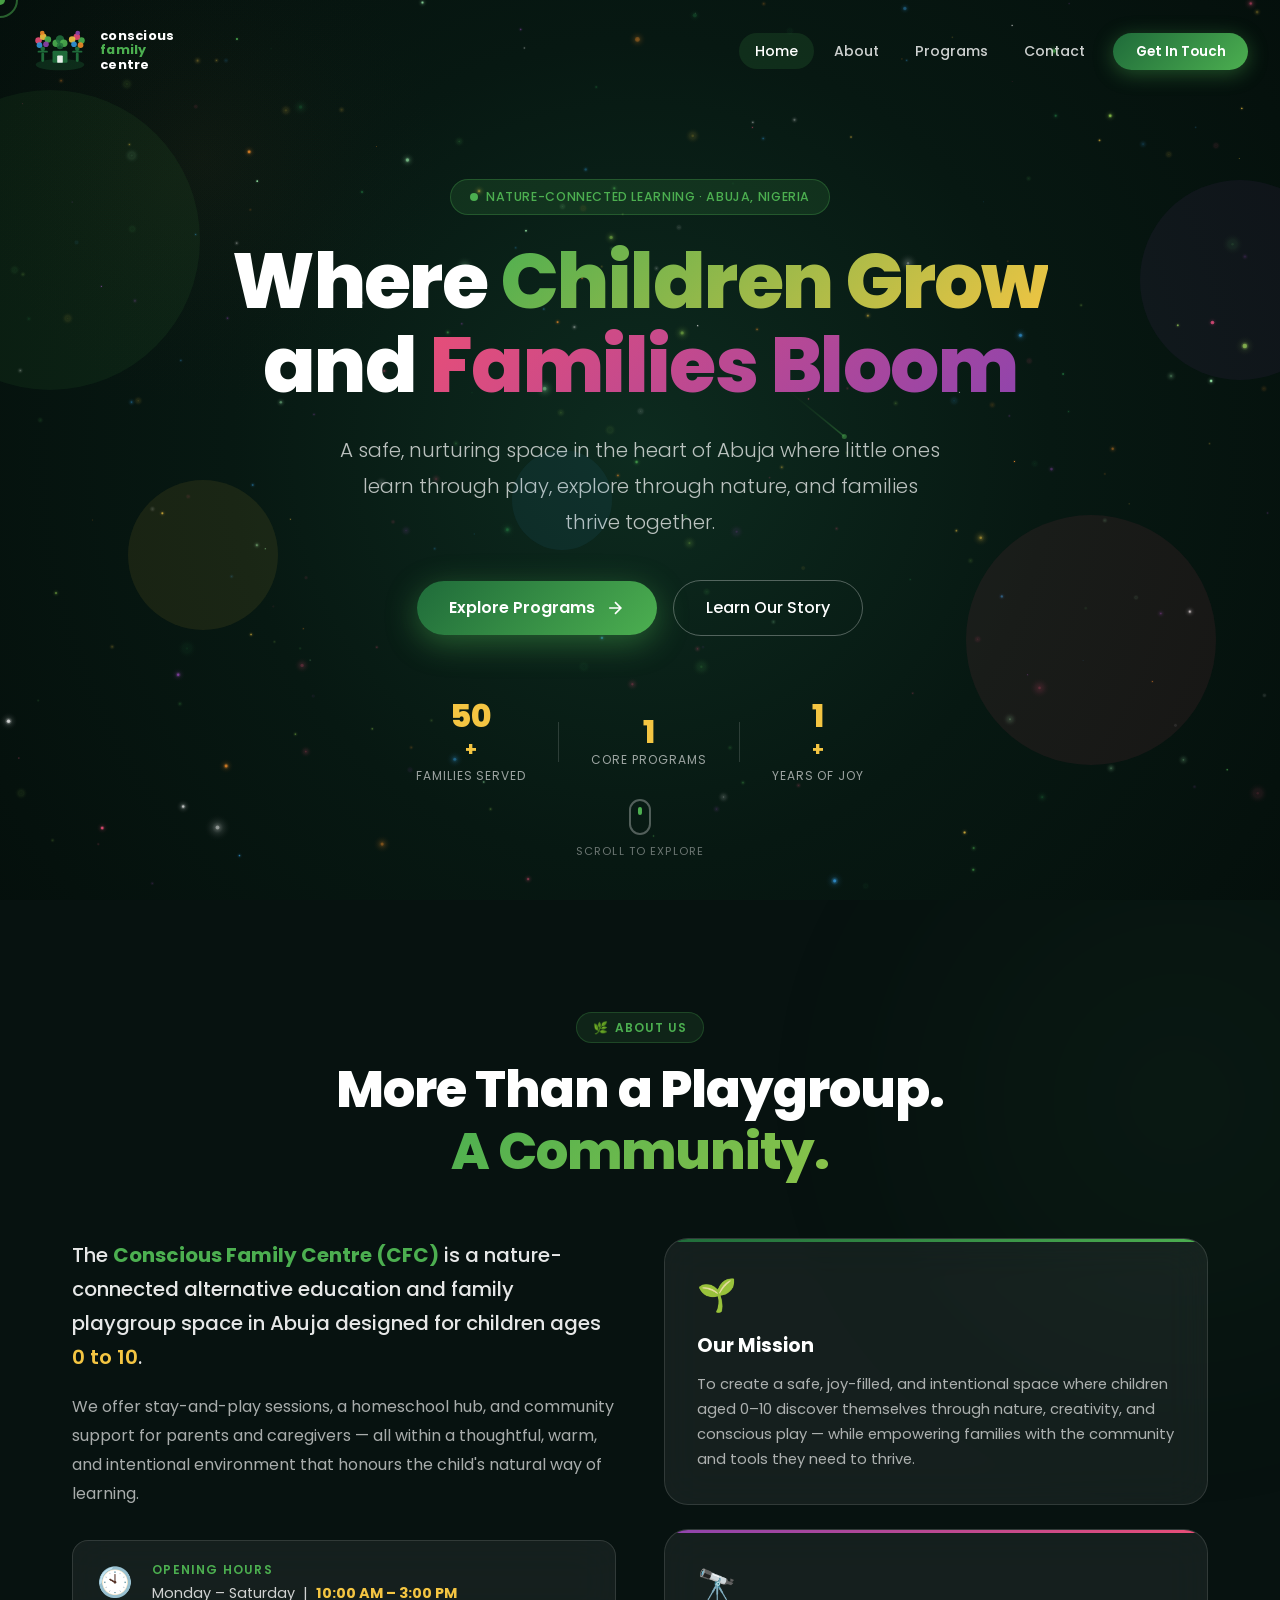
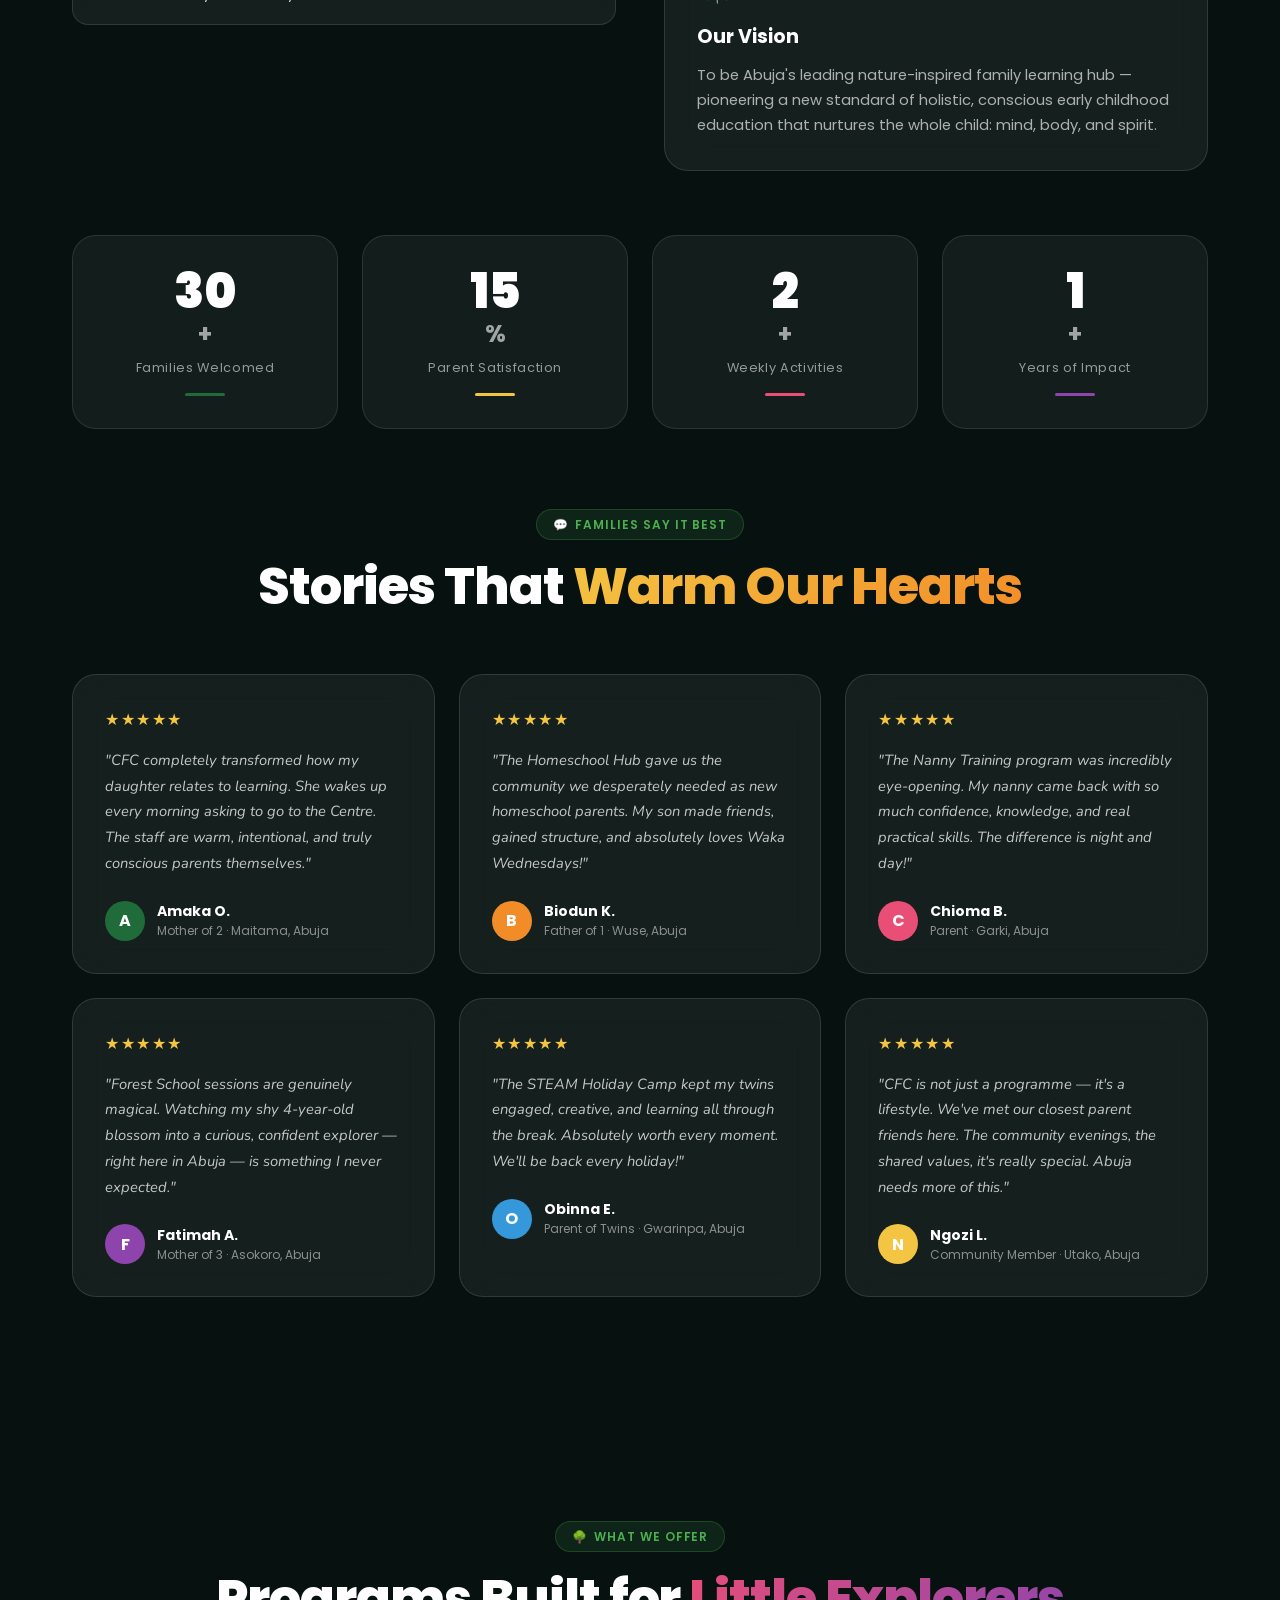
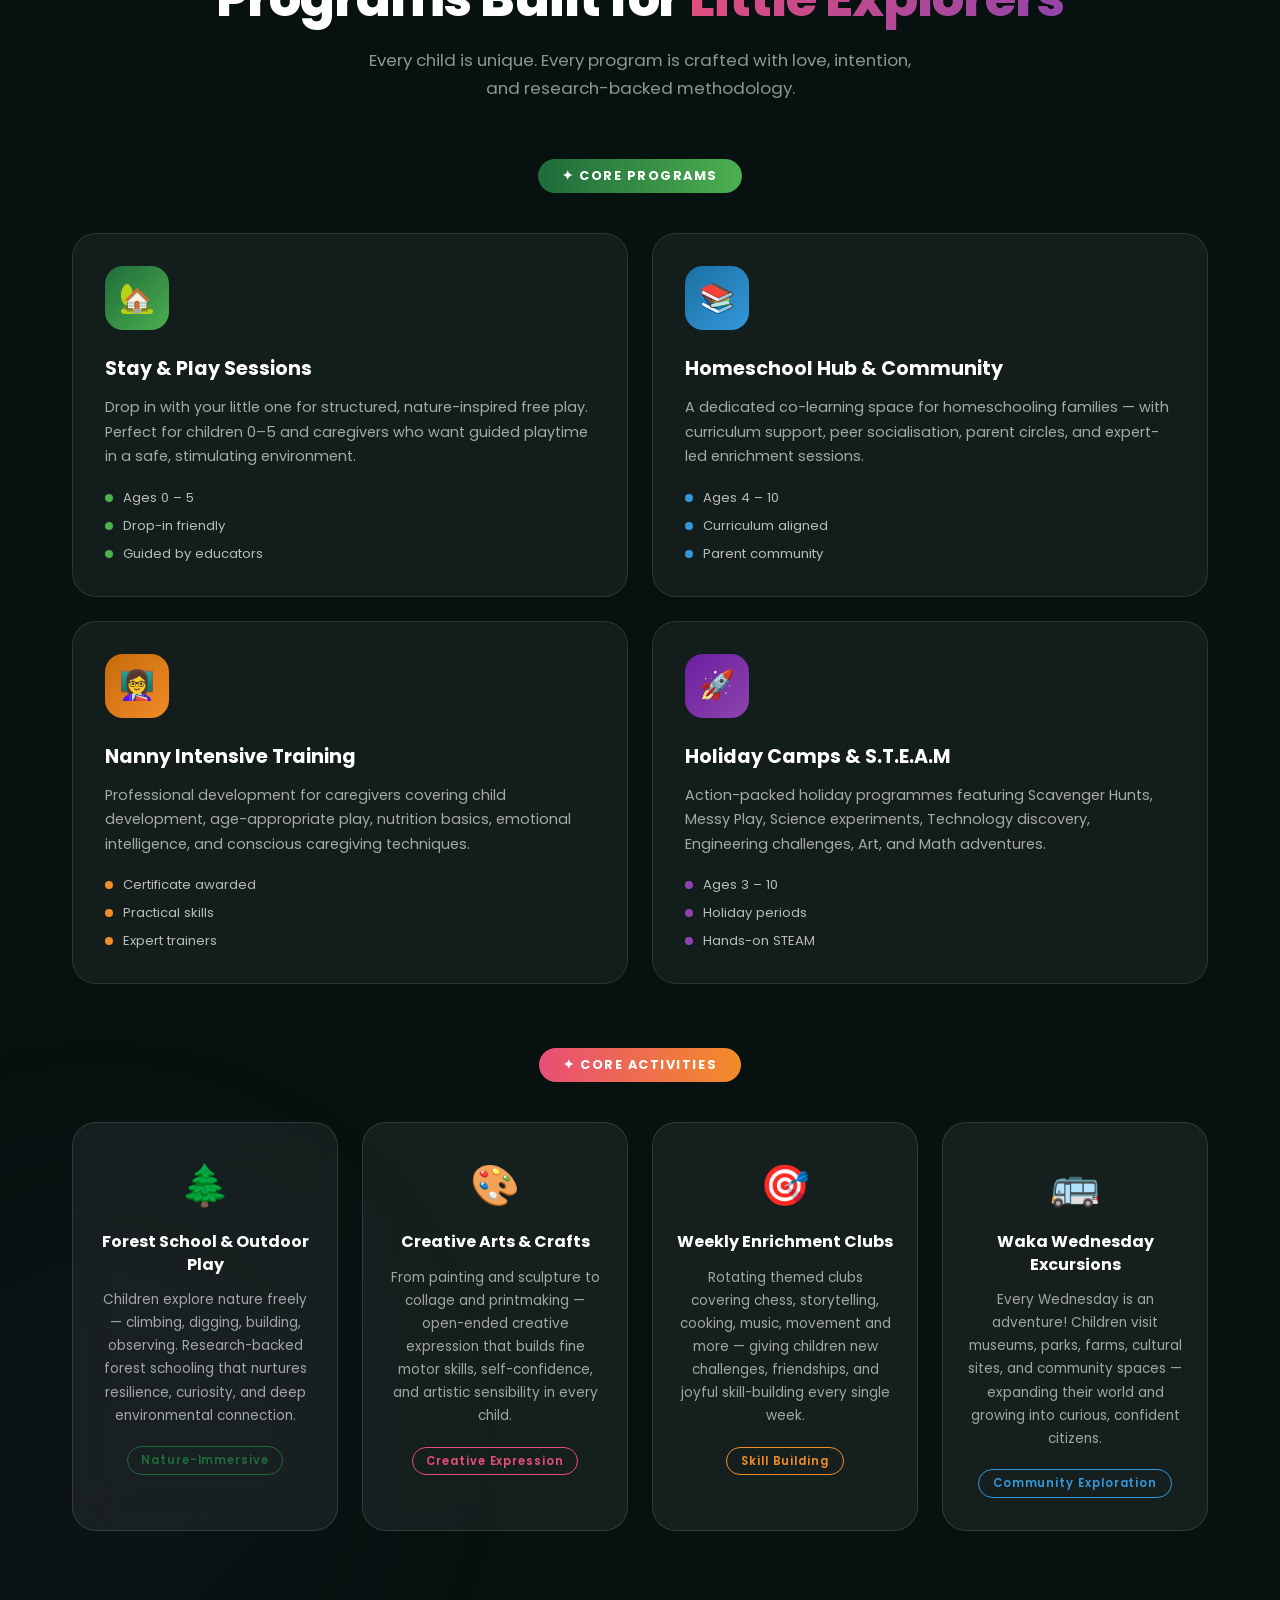
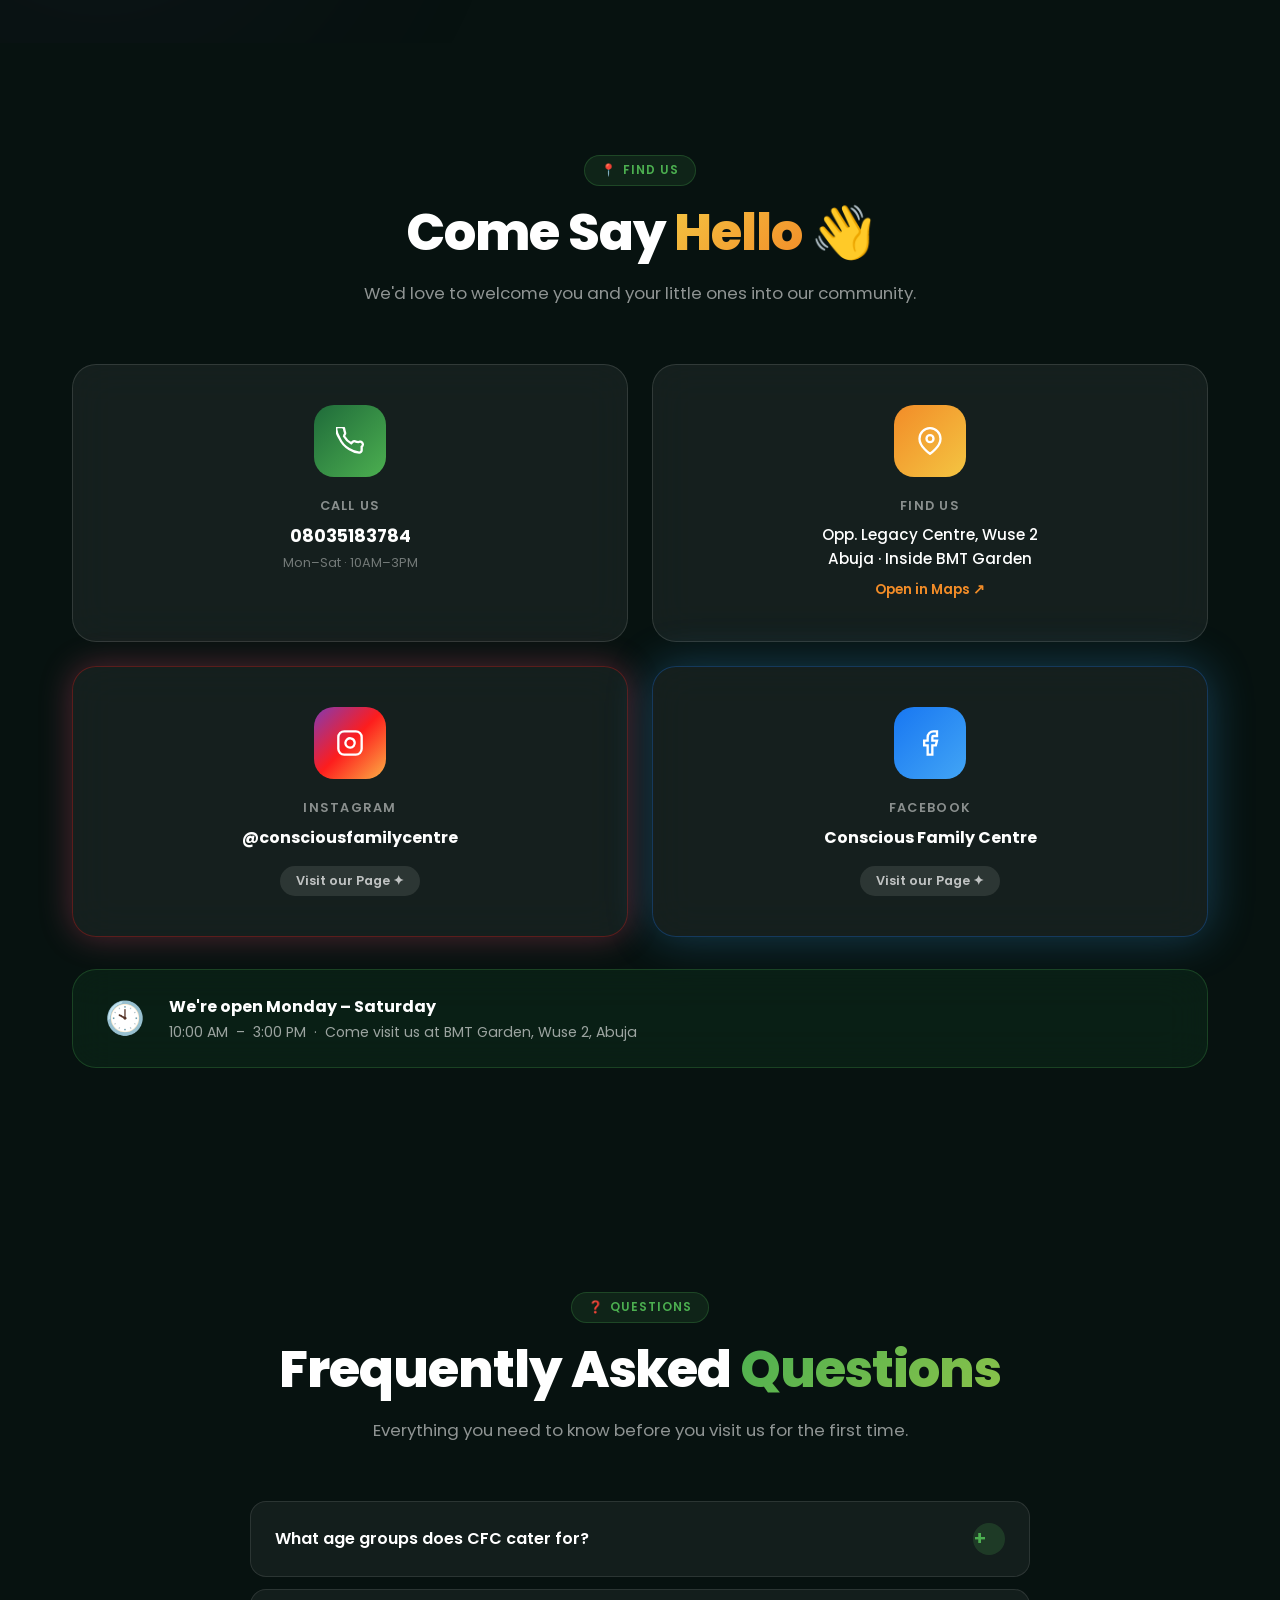
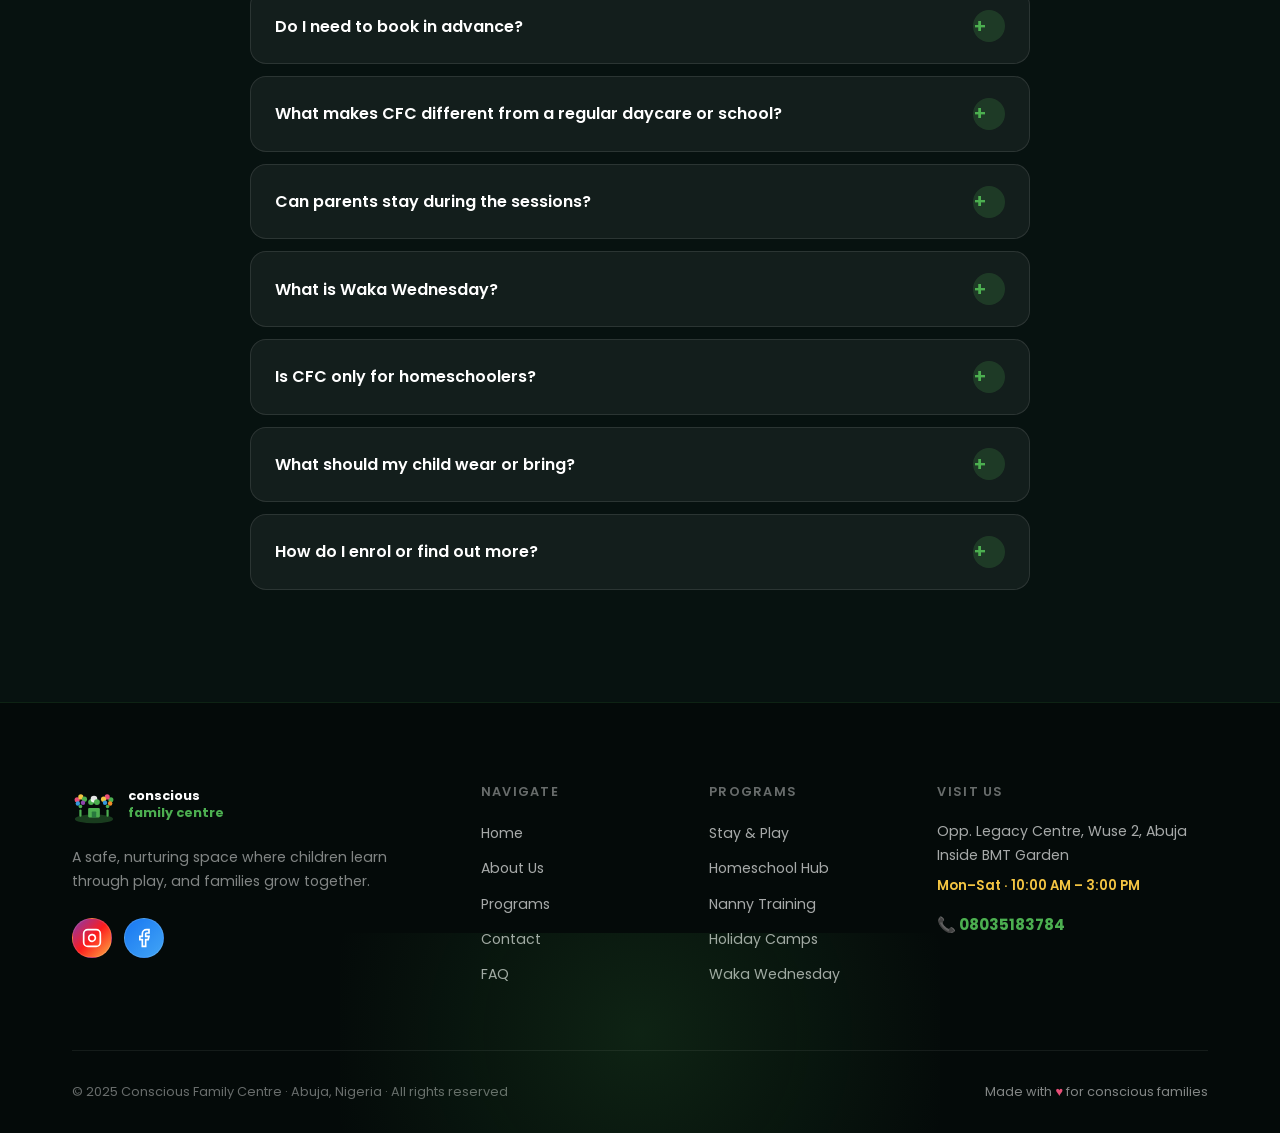
==== commit 607027aa: "Add files via upload" ====
--- a/index.html
+++ b/index.html
@@ -2,259 +2,657 @@
 <html lang="en">
 <head>
   <meta charset="UTF-8" />
-  <meta name="viewport" content="width=device-width, initial-scale=1.0" />
-  <title>Conscious Family Centre | Nature-Connected Learning & Play in Abuja</title>
-  <meta name="description" content="Conscious Family Centre is a nature-connected alternative education and family playgroup space in Abuja for children ages 0 to 10." />
+  <meta name="viewport" content="width=device-width, initial-scale=1.0"/>
+  <title>Conscious Family Centre | Where Children Learn Through Play</title>
   <link rel="preconnect" href="https://fonts.googleapis.com">
-  <link rel="preconnect" href="https://fonts.gstatic.com" crossorigin>
-  <link href="https://fonts.googleapis.com/css2?family=Cormorant+Garamond:wght@500;600;700&family=Manrope:wght@400;500;600;700;800&display=swap" rel="stylesheet">
-  <link rel="stylesheet" href="style.css" />
+  <link href="https://fonts.googleapis.com/css2?family=Poppins:wght@300;400;500;600;700;800;900&family=Nunito:wght@400;600;700;800&display=swap" rel="stylesheet">
+  <link rel="stylesheet" href="style.css">
 </head>
-<body class="page-home">
-  <div class="page-ambience" aria-hidden="true"></div>
-
-  <header class="site-header">
-    <div class="container nav-wrap">
-      <a href="index.html" class="brand">
-        <img src="assets/logo-cfc.png" alt="Conscious Family Centre logo" class="brand-logo">
-        <div class="brand-copy">
-          <span class="brand-title">Conscious Family Centre</span>
-          <span class="brand-subtitle">Nature-connected learning in Abuja</span>
-        </div>
+<body>
+
+<!-- CURSOR -->
+<div class="cursor" id="cursor"></div>
+<div class="cursor-follower" id="cursorFollower"></div>
+
+<!-- CANVAS BACKGROUND -->
+<canvas id="starCanvas"></canvas>
+
+<!-- ========== NAVBAR ========== -->
+<nav class="navbar" id="navbar">
+  <div class="nav-container">
+    <a href="#home" class="nav-logo">
+      <div class="logo-svg-wrap">
+        <!-- SVG Logo recreation of CFC logo -->
+        <svg width="56" height="56" viewBox="0 0 120 120" fill="none" xmlns="http://www.w3.org/2000/svg">
+          <!-- Ground hill -->
+          <ellipse cx="60" cy="98" rx="52" ry="12" fill="#1F6B3A" opacity="0.3"/>
+          <!-- House body -->
+          <rect x="44" y="68" width="32" height="26" rx="3" fill="#1F6B3A"/>
+          <!-- Door -->
+          <rect x="54" y="78" width="12" height="16" rx="2" fill="#fff" opacity="0.9"/>
+          <!-- Left tree trunk -->
+          <rect x="20" y="72" width="6" height="20" rx="3" fill="#1F6B3A"/>
+          <!-- Right tree trunk -->
+          <rect x="94" y="72" width="6" height="20" rx="3" fill="#1F6B3A"/>
+          <!-- Left person arms up -->
+          <circle cx="23" cy="64" r="5" fill="#1F6B3A"/>
+          <line x1="14" y1="70" x2="32" y2="70" stroke="#1F6B3A" stroke-width="4" stroke-linecap="round"/>
+          <!-- Right person arms up -->
+          <circle cx="97" cy="64" r="5" fill="#1F6B3A"/>
+          <line x1="88" y1="70" x2="106" y2="70" stroke="#1F6B3A" stroke-width="4" stroke-linecap="round"/>
+          <!-- Colorful leaves - left tree -->
+          <circle cx="14" cy="46" r="7" fill="#E94E77" opacity="0.9"/>
+          <circle cx="24" cy="38" r="7" fill="#F4C542" opacity="0.9"/>
+          <circle cx="34" cy="44" r="7" fill="#4CAF50" opacity="0.9"/>
+          <circle cx="16" cy="56" r="6" fill="#3498DB" opacity="0.9"/>
+          <circle cx="30" cy="54" r="6" fill="#8E44AD" opacity="0.9"/>
+          <circle cx="22" cy="30" r="5" fill="#F28C28" opacity="0.9"/>
+          <!-- Colorful leaves - right tree -->
+          <circle cx="106" cy="46" r="7" fill="#4CAF50" opacity="0.9"/>
+          <circle cx="96" cy="38" r="7" fill="#E94E77" opacity="0.9"/>
+          <circle cx="86" cy="44" r="7" fill="#F4C542" opacity="0.9"/>
+          <circle cx="104" cy="56" r="6" fill="#F28C28" opacity="0.9"/>
+          <circle cx="90" cy="54" r="6" fill="#3498DB" opacity="0.9"/>
+          <circle cx="98" cy="30" r="5" fill="#8E44AD" opacity="0.9"/>
+          <!-- Center crown leaves -->
+          <circle cx="52" cy="52" r="8" fill="#4CAF50" opacity="0.9"/>
+          <circle cx="60" cy="44" r="9" fill="#1F6B3A" opacity="0.9"/>
+          <circle cx="68" cy="52" r="8" fill="#4CAF50" opacity="0.9"/>
+          <circle cx="60" cy="58" r="7" fill="#1F6B3A" opacity="0.8"/>
+        </svg>
+      </div>
+      <div class="logo-text">
+        <span class="logo-line1">conscious</span>
+        <span class="logo-line2">family</span>
+        <span class="logo-line3">centre</span>
+      </div>
+    </a>
+
+    <button class="hamburger" id="hamburger" aria-label="Toggle menu">
+      <span></span><span></span><span></span>
+    </button>
+
+    <ul class="nav-links" id="navLinks">
+      <li><a href="#home" class="nav-link active">Home</a></li>
+      <li><a href="#about" class="nav-link">About</a></li>
+      <li><a href="#programs" class="nav-link">Programs</a></li>
+      <li><a href="#contact" class="nav-link">Contact</a></li>
+      <li><a href="#contact" class="nav-cta">Get In Touch</a></li>
+    </ul>
+  </div>
+</nav>
+
+<!-- ========== SECTION 1: HOME / HERO ========== -->
+<section id="home" class="hero-section">
+  <div class="hero-particles" id="heroParticles"></div>
+  <div class="hero-content">
+    <div class="hero-badge reveal-up">
+      <span class="badge-dot"></span>
+      Nature-Connected Learning · Abuja, Nigeria
+    </div>
+    <h1 class="hero-title reveal-up delay-1">
+      Where <span class="gradient-text">Children Grow</span><br>
+      and <span class="gradient-text-2">Families Bloom</span>
+    </h1>
+    <p class="hero-subtitle reveal-up delay-2">
+      A safe, nurturing space in the heart of Abuja where little ones<br class="desktop-br">
+      learn through play, explore through nature, and families thrive together.
+    </p>
+    <div class="hero-actions reveal-up delay-3">
+      <a href="#programs" class="btn-primary">
+        <span>Explore Programs</span>
+        <svg width="20" height="20" viewBox="0 0 24 24" fill="none" stroke="currentColor" stroke-width="2"><path d="M5 12h14M12 5l7 7-7 7"/></svg>
       </a>
-
-      <button class="nav-toggle" aria-label="Open menu" aria-expanded="false">
-        <span></span><span></span><span></span>
-      </button>
-
-      <nav class="site-nav">
-        <a href="index.html" class="active">Home</a>
-        <a href="about.html">About</a>
-        <a href="programs.html">Programs</a>
-        <a href="contact.html">Contact</a>
-      </nav>
-    </div>
-  </header>
-
-  <main>
-    <section class="hero hero-home">
-      <div class="hero-gradient"></div>
-      <div class="container hero-grid">
-        <div class="hero-copy reveal">
-          <p class="eyebrow">Conscious learning • family connection • ages 0–10</p>
-          <h1 class="hero-title">
-            A calmer, richer, more
-            <span>immersive space</span>
-            for children and families to grow.
-          </h1>
-          <p class="hero-text">
-            Conscious Family Centre is a nature-connected alternative education and family playgroup space in Abuja designed to make learning, play, exploration, and community feel meaningful, warm, and beautifully intentional.
-          </p>
-
-          <div class="hero-actions">
-            <a href="programs.html" class="btn btn-primary magnetic">Explore Programs</a>
-            <a href="contact.html" class="btn btn-secondary">Visit the Centre</a>
-          </div>
-
-          <div class="hero-stats">
-            <article class="stat-card float-card">
-              <strong>0–10</strong>
-              <span>For children ages 0 to 10</span>
-            </article>
-            <article class="stat-card float-card">
-              <strong>Mon–Sat</strong>
-              <span>10:00AM to 3:00PM</span>
-            </article>
-            <article class="stat-card float-card">
-              <strong>Abuja</strong>
-              <span>Inside BMT Garden, Wuse 2</span>
-            </article>
-          </div>
-        </div>
-
-        <div class="hero-visual reveal">
-          <div class="hero-image-shell tilt-card" data-tilt>
-            <img src="assets/hero-banner.jpg" alt="Premium family-focused nature inspired hero banner" class="hero-image">
-            <div class="hero-badge badge-top">Immersive family experience</div>
-            <div class="hero-badge badge-bottom">Play • Learn • Connect</div>
-          </div>
-
-          <div class="glass-note note-one float-card">
-            <span class="mini-label">Why it feels different</span>
-            <strong>Intentional design for wonder, trust, and calm.</strong>
-          </div>
-        </div>
-      </div>
-      <div class="hero-orb orb-one"></div>
-      <div class="hero-orb orb-two"></div>
-      <div class="hero-orb orb-three"></div>
-    </section>
-
-    <section class="section trust-strip reveal">
-      <div class="container trust-grid">
-        <div class="trust-item">Nature-connected alternative education</div>
-        <div class="trust-item">Stay-and-play experiences</div>
-        <div class="trust-item">Homeschool hub and parent support</div>
-        <div class="trust-item">Community-centered growth</div>
-      </div>
-    </section>
-
-    <section class="section section-story">
-      <div class="container split-grid">
-        <div class="section-copy reveal">
-          <p class="eyebrow">Home page creative direction</p>
-          <h2>A premium digital experience that feels nurturing, modern, and alive.</h2>
-          <p>
-            The visual system is built around emotional storytelling, layered motion, soft depth, and a more intentional atmosphere than a standard daycare or school website. Instead of flat white layouts, the site feels immersive and cinematic while still staying clean, trustworthy, and easy to use.
-          </p>
-          <p>
-            This gives Conscious Family Centre a first-class presence that instantly feels elevated, warm, professional, and memorable to parents and caregivers.
-          </p>
-        </div>
-
-        <div class="feature-stack reveal">
-          <article class="feature-card tilt-card" data-tilt>
-            <span>01</span>
-            <h3>Immersive hero storytelling</h3>
-            <p>Depth, glow, floating bubbles, layered cards, and refined motion create immediate visual impact.</p>
-          </article>
-          <article class="feature-card tilt-card" data-tilt>
-            <span>02</span>
-            <h3>Trust-first premium UI</h3>
-            <p>Elegant typography, spacious layout, and calm contrast make the brand feel safe and high quality.</p>
-          </article>
-          <article class="feature-card tilt-card" data-tilt>
-            <span>03</span>
-            <h3>Performance-aware interactions</h3>
-            <p>Animations are smooth and intentional without becoming noisy or heavy.</p>
-          </article>
-        </div>
-      </div>
-    </section>
-
-    <section class="section programs-preview">
-      <div class="container">
-        <div class="section-heading reveal">
-          <p class="eyebrow">Programs snapshot</p>
-          <h2>Designed for play, education, care, and real family support.</h2>
-          <a href="programs.html" class="text-link">See all programs</a>
-        </div>
-
-        <div class="program-grid">
-          <article class="program-card reveal tilt-card" data-tilt>
-            <div class="program-icon">01</div>
-            <h3>Stay and Play Sessions</h3>
-            <p>Flexible, joyful sessions that encourage social interaction, curiosity, and playful confidence.</p>
-          </article>
-
-          <article class="program-card reveal tilt-card" data-tilt>
-            <div class="program-icon">02</div>
-            <h3>Homeschool Hub & Community</h3>
-            <p>Supportive learning environments and community connection for families and caregivers.</p>
-          </article>
-
-          <article class="program-card reveal tilt-card" data-tilt>
-            <div class="program-icon">03</div>
-            <h3>Nanny Intensive Training</h3>
-            <p>Hands-on training that supports care quality, child engagement, and practical learning.</p>
-          </article>
-
-          <article class="program-card reveal tilt-card" data-tilt>
-            <div class="program-icon">04</div>
-            <h3>Holiday Camps & S.T.E.A.M</h3>
-            <p>Exploratory camps and activity-rich sessions that mix creativity, discovery, and fun.</p>
-          </article>
-        </div>
-      </div>
-    </section>
-
-    <section class="section value-band">
-      <div class="container">
-        <div class="section-heading reveal centered">
-          <p class="eyebrow">Why families connect with CFC</p>
-          <h2>More than a place to go. A place to belong.</h2>
-        </div>
-
-        <div class="value-grid">
-          <article class="value-card reveal">
-            <h3>Warm and conscious environment</h3>
-            <p>Every detail feels more human, more thoughtful, and more emotionally grounded.</p>
-          </article>
-          <article class="value-card reveal">
-            <h3>Nature, creativity, and movement</h3>
-            <p>Children explore through active, tactile, imaginative, and outdoor-centered experiences.</p>
-          </article>
-          <article class="value-card reveal">
-            <h3>Support for the whole family</h3>
-            <p>Parents and caregivers are part of the experience, not just observers of it.</p>
-          </article>
-        </div>
-      </div>
-    </section>
-
-    <section class="section testimonial-showcase">
-      <div class="container testimonial-wrap">
-        <div class="testimonial-image reveal tilt-card" data-tilt>
-          <img src="assets/testimonial-certificates.jpg" alt="Adults holding certificates at Conscious Family Centre">
-        </div>
-
-        <div class="testimonial-copy reveal">
-          <p class="eyebrow">Community confidence</p>
-          <h2>Built to feel credible, caring, and deeply professional.</h2>
-          <blockquote>
-            “This digital direction positions Conscious Family Centre like a premium, emotionally intelligent education brand rather than a generic playgroup website.”
-          </blockquote>
-          <p class="testimonial-note">
-            Use this certificate group image here to visually reinforce trust, training quality, community credibility, and real-life impact.
-          </p>
-        </div>
-      </div>
-    </section>
-
-    <section class="section cta-section">
-      <div class="container cta-panel reveal">
-        <div>
-          <p class="eyebrow">Visit Conscious Family Centre</p>
-          <h2>Ready to give families a website experience that feels as beautiful as the work you do?</h2>
-        </div>
-        <div class="cta-actions">
-          <a href="contact.html" class="btn btn-primary magnetic">Contact the Centre</a>
-          <a href="about.html" class="btn btn-secondary">Learn More</a>
-        </div>
-      </div>
-    </section>
-  </main>
-
-  <footer class="site-footer">
-    <div class="container footer-grid">
-      <div>
-        <h3>Conscious Family Centre</h3>
-        <p>Nature-connected alternative education and family playgroup space in Abuja for children ages 0 to 10.</p>
-      </div>
-
-      <div>
-        <h4>Pages</h4>
-        <a href="index.html">Home</a>
-        <a href="about.html">About</a>
-        <a href="programs.html">Programs</a>
-        <a href="contact.html">Contact</a>
-      </div>
-
-      <div>
-        <h4>Contact</h4>
-        <a href="tel:0803518784">0803518784</a>
-        <a href="https://www.instagram.com/consciousfamilycentre/" target="_blank" rel="noopener noreferrer">Instagram</a>
-        <a href="https://www.facebook.com/reel/1488788116158630/?app=fbl" target="_blank" rel="noopener noreferrer">Facebook</a>
-      </div>
-    </div>
-    <div class="container footer-bottom">
-      <p>© <span id="year"></span> Conscious Family Centre. All rights reserved.</p>
-    </div>
-  </footer>
-
-  <script src="https://cdn.jsdelivr.net/npm/gsap@3.12.5/dist/gsap.min.js"></script>
-  <script src="https://cdn.jsdelivr.net/npm/gsap@3.12.5/dist/ScrollTrigger.min.js"></script>
-  <script src="script.js"></script>
+      <a href="#about" class="btn-ghost">Learn Our Story</a>
+    </div>
+    <div class="hero-stats reveal-up delay-4">
+      <div class="stat-item">
+        <span class="stat-num" data-target="200">0</span><span class="stat-plus">+</span>
+        <span class="stat-label">Families Served</span>
+      </div>
+      <div class="stat-divider"></div>
+      <div class="stat-item">
+        <span class="stat-num" data-target="4">0</span>
+        <span class="stat-label">Core Programs</span>
+      </div>
+      <div class="stat-divider"></div>
+      <div class="stat-item">
+        <span class="stat-num" data-target="5">0</span><span class="stat-plus">+</span>
+        <span class="stat-label">Years of Joy</span>
+      </div>
+    </div>
+  </div>
+  <div class="hero-scroll-hint">
+    <div class="scroll-mouse">
+      <div class="scroll-wheel"></div>
+    </div>
+    <span>Scroll to explore</span>
+  </div>
+
+  <!-- Floating 3D shapes -->
+  <div class="floating-shape shape-1"></div>
+  <div class="floating-shape shape-2"></div>
+  <div class="floating-shape shape-3"></div>
+  <div class="floating-shape shape-4"></div>
+  <div class="floating-shape shape-5"></div>
+</section>
+
+<!-- ========== SECTION 2: ABOUT ========== -->
+<section id="about" class="about-section">
+  <div class="section-bg-deco about-deco"></div>
+  <div class="container">
+
+    <div class="section-header reveal-up">
+      <div class="section-tag">
+        <span class="tag-leaf">🌿</span> About Us
+      </div>
+      <h2 class="section-title">More Than a Playgroup.<br><span class="highlight-green">A Community.</span></h2>
+    </div>
+
+    <div class="about-grid">
+      <div class="about-text-block reveal-left">
+        <p class="about-lead">
+          The <strong>Conscious Family Centre (CFC)</strong> is a nature-connected alternative education and family playgroup space in Abuja designed for children ages <em>0 to 10</em>.
+        </p>
+        <p class="about-body">
+          We offer stay-and-play sessions, a homeschool hub, and community support for parents and caregivers — all within a thoughtful, warm, and intentional environment that honours the child's natural way of learning.
+        </p>
+        <div class="about-hours glass-card">
+          <div class="hours-icon">🕙</div>
+          <div>
+            <p class="hours-title">Opening Hours</p>
+            <p class="hours-time">Monday – Saturday &nbsp;|&nbsp; <strong>10:00 AM – 3:00 PM</strong></p>
+          </div>
+        </div>
+      </div>
+
+      <!-- Mission & Vision -->
+      <div class="mv-stack reveal-right">
+        <div class="mv-card glass-card tilt-card" data-color="#1F6B3A">
+          <div class="mv-icon">🌱</div>
+          <h3>Our Mission</h3>
+          <p>To create a safe, joy-filled, and intentional space where children aged 0–10 discover themselves through nature, creativity, and conscious play — while empowering families with the community and tools they need to thrive.</p>
+        </div>
+        <div class="mv-card glass-card tilt-card" data-color="#8E44AD">
+          <div class="mv-icon">🔭</div>
+          <h3>Our Vision</h3>
+          <p>To be Abuja's leading nature-inspired family learning hub — pioneering a new standard of holistic, conscious early childhood education that nurtures the whole child: mind, body, and spirit.</p>
+        </div>
+      </div>
+    </div>
+
+    <!-- Numbers -->
+    <div class="numbers-row reveal-up">
+      <div class="number-card tilt-card">
+        <span class="n-num" data-target="200">0</span><span class="n-plus">+</span>
+        <span class="n-label">Families Welcomed</span>
+        <div class="n-bar" style="background:#1F6B3A"></div>
+      </div>
+      <div class="number-card tilt-card">
+        <span class="n-num" data-target="98">0</span><span class="n-plus">%</span>
+        <span class="n-label">Parent Satisfaction</span>
+        <div class="n-bar" style="background:#F4C542"></div>
+      </div>
+      <div class="number-card tilt-card">
+        <span class="n-num" data-target="12">0</span><span class="n-plus">+</span>
+        <span class="n-label">Weekly Activities</span>
+        <div class="n-bar" style="background:#E94E77"></div>
+      </div>
+      <div class="number-card tilt-card">
+        <span class="n-num" data-target="5">0</span><span class="n-plus">+</span>
+        <span class="n-label">Years of Impact</span>
+        <div class="n-bar" style="background:#8E44AD"></div>
+      </div>
+    </div>
+
+    <!-- Testimonials -->
+    <div class="section-header reveal-up" style="margin-top:5rem">
+      <div class="section-tag">
+        <span class="tag-leaf">💬</span> Families Say It Best
+      </div>
+      <h2 class="section-title">Stories That <span class="highlight-yellow">Warm Our Hearts</span></h2>
+    </div>
+
+    <div class="testimonials-grid">
+      <div class="testi-card glass-card tilt-card reveal-up delay-1">
+        <div class="testi-stars">★★★★★</div>
+        <p class="testi-text">"CFC completely transformed how my daughter relates to learning. She wakes up every morning asking to go to the Centre. The staff are warm, intentional, and truly conscious parents themselves."</p>
+        <div class="testi-author">
+          <div class="testi-avatar" style="background:#1F6B3A">A</div>
+          <div>
+            <strong>Amaka O.</strong>
+            <span>Mother of 2 · Maitama, Abuja</span>
+          </div>
+        </div>
+      </div>
+      <div class="testi-card glass-card tilt-card reveal-up delay-2">
+        <div class="testi-stars">★★★★★</div>
+        <p class="testi-text">"The Homeschool Hub gave us the community we desperately needed as new homeschool parents. My son made friends, gained structure, and absolutely loves Waka Wednesdays!"</p>
+        <div class="testi-author">
+          <div class="testi-avatar" style="background:#F28C28">B</div>
+          <div>
+            <strong>Biodun K.</strong>
+            <span>Father of 1 · Wuse, Abuja</span>
+          </div>
+        </div>
+      </div>
+      <div class="testi-card glass-card tilt-card reveal-up delay-3">
+        <div class="testi-stars">★★★★★</div>
+        <p class="testi-text">"The Nanny Training program was incredibly eye-opening. My nanny came back with so much confidence, knowledge, and real practical skills. The difference is night and day!"</p>
+        <div class="testi-author">
+          <div class="testi-avatar" style="background:#E94E77">C</div>
+          <div>
+            <strong>Chioma B.</strong>
+            <span>Parent · Garki, Abuja</span>
+          </div>
+        </div>
+      </div>
+      <div class="testi-card glass-card tilt-card reveal-up delay-1">
+        <div class="testi-stars">★★★★★</div>
+        <p class="testi-text">"Forest School sessions are genuinely magical. Watching my shy 4-year-old blossom into a curious, confident explorer — right here in Abuja — is something I never expected."</p>
+        <div class="testi-author">
+          <div class="testi-avatar" style="background:#8E44AD">F</div>
+          <div>
+            <strong>Fatimah A.</strong>
+            <span>Mother of 3 · Asokoro, Abuja</span>
+          </div>
+        </div>
+      </div>
+      <div class="testi-card glass-card tilt-card reveal-up delay-2">
+        <div class="testi-stars">★★★★★</div>
+        <p class="testi-text">"The STEAM Holiday Camp kept my twins engaged, creative, and learning all through the break. Absolutely worth every moment. We'll be back every holiday!"</p>
+        <div class="testi-author">
+          <div class="testi-avatar" style="background:#3498DB">O</div>
+          <div>
+            <strong>Obinna E.</strong>
+            <span>Parent of Twins · Gwarinpa, Abuja</span>
+          </div>
+        </div>
+      </div>
+      <div class="testi-card glass-card tilt-card reveal-up delay-3">
+        <div class="testi-stars">★★★★★</div>
+        <p class="testi-text">"CFC is not just a programme — it's a lifestyle. We've met our closest parent friends here. The community evenings, the shared values, it's really special. Abuja needs more of this."</p>
+        <div class="testi-author">
+          <div class="testi-avatar" style="background:#F4C542">N</div>
+          <div>
+            <strong>Ngozi L.</strong>
+            <span>Community Member · Utako, Abuja</span>
+          </div>
+        </div>
+      </div>
+    </div>
+
+  </div>
+</section>
+
+<!-- ========== SECTION 3: PROGRAMS ========== -->
+<section id="programs" class="programs-section">
+  <div class="section-bg-deco programs-deco"></div>
+  <div class="container">
+    <div class="section-header reveal-up">
+      <div class="section-tag">
+        <span class="tag-leaf">🌳</span> What We Offer
+      </div>
+      <h2 class="section-title">Programs Built for <span class="highlight-pink">Little Explorers</span></h2>
+      <p class="section-subtitle">Every child is unique. Every program is crafted with love, intention, and research-backed methodology.</p>
+    </div>
+
+    <!-- Core Programs -->
+    <div class="programs-label reveal-up">
+      <span class="programs-label-text">✦ Core Programs</span>
+    </div>
+
+    <div class="programs-grid">
+      <div class="program-card tilt-card reveal-up delay-1" data-accent="#1F6B3A">
+        <div class="program-icon-wrap" style="background:linear-gradient(135deg,#1F6B3A,#4CAF50)">
+          <span class="program-icon">🏡</span>
+        </div>
+        <div class="program-content">
+          <h3>Stay &amp; Play Sessions</h3>
+          <p>Drop in with your little one for structured, nature-inspired free play. Perfect for children 0–5 and caregivers who want guided playtime in a safe, stimulating environment.</p>
+          <ul class="program-features">
+            <li><span class="feat-dot" style="background:#4CAF50"></span>Ages 0 – 5</li>
+            <li><span class="feat-dot" style="background:#4CAF50"></span>Drop-in friendly</li>
+            <li><span class="feat-dot" style="background:#4CAF50"></span>Guided by educators</li>
+          </ul>
+        </div>
+        <div class="program-glow" style="background:#1F6B3A"></div>
+      </div>
+
+      <div class="program-card tilt-card reveal-up delay-2" data-accent="#3498DB">
+        <div class="program-icon-wrap" style="background:linear-gradient(135deg,#1a6fa0,#3498DB)">
+          <span class="program-icon">📚</span>
+        </div>
+        <div class="program-content">
+          <h3>Homeschool Hub &amp; Community</h3>
+          <p>A dedicated co-learning space for homeschooling families — with curriculum support, peer socialisation, parent circles, and expert-led enrichment sessions.</p>
+          <ul class="program-features">
+            <li><span class="feat-dot" style="background:#3498DB"></span>Ages 4 – 10</li>
+            <li><span class="feat-dot" style="background:#3498DB"></span>Curriculum aligned</li>
+            <li><span class="feat-dot" style="background:#3498DB"></span>Parent community</li>
+          </ul>
+        </div>
+        <div class="program-glow" style="background:#3498DB"></div>
+      </div>
+
+      <div class="program-card tilt-card reveal-up delay-3" data-accent="#F28C28">
+        <div class="program-icon-wrap" style="background:linear-gradient(135deg,#c56a0a,#F28C28)">
+          <span class="program-icon">👩‍🏫</span>
+        </div>
+        <div class="program-content">
+          <h3>Nanny Intensive Training</h3>
+          <p>Professional development for caregivers covering child development, age-appropriate play, nutrition basics, emotional intelligence, and conscious caregiving techniques.</p>
+          <ul class="program-features">
+            <li><span class="feat-dot" style="background:#F28C28"></span>Certificate awarded</li>
+            <li><span class="feat-dot" style="background:#F28C28"></span>Practical skills</li>
+            <li><span class="feat-dot" style="background:#F28C28"></span>Expert trainers</li>
+          </ul>
+        </div>
+        <div class="program-glow" style="background:#F28C28"></div>
+      </div>
+
+      <div class="program-card tilt-card reveal-up delay-1" data-accent="#8E44AD">
+        <div class="program-icon-wrap" style="background:linear-gradient(135deg,#6a1fa0,#8E44AD)">
+          <span class="program-icon">🚀</span>
+        </div>
+        <div class="program-content">
+          <h3>Holiday Camps &amp; S.T.E.A.M</h3>
+          <p>Action-packed holiday programmes featuring Scavenger Hunts, Messy Play, Science experiments, Technology discovery, Engineering challenges, Art, and Math adventures.</p>
+          <ul class="program-features">
+            <li><span class="feat-dot" style="background:#8E44AD"></span>Ages 3 – 10</li>
+            <li><span class="feat-dot" style="background:#8E44AD"></span>Holiday periods</li>
+            <li><span class="feat-dot" style="background:#8E44AD"></span>Hands-on STEAM</li>
+          </ul>
+        </div>
+        <div class="program-glow" style="background:#8E44AD"></div>
+      </div>
+    </div>
+
+    <!-- Core Activities -->
+    <div class="programs-label reveal-up" style="margin-top:4rem">
+      <span class="programs-label-text" style="background:linear-gradient(90deg,#E94E77,#F28C28)">✦ Core Activities</span>
+    </div>
+
+    <div class="activities-grid">
+      <div class="activity-card glass-card tilt-card reveal-up delay-1">
+        <div class="activity-emoji">🌲</div>
+        <h3>Forest School &amp; Outdoor Play</h3>
+        <p>Children explore nature freely — climbing, digging, building, observing. Research-backed forest schooling that nurtures resilience, curiosity, and deep environmental connection.</p>
+        <div class="activity-tag" style="color:#1F6B3A;border-color:#1F6B3A">Nature-Immersive</div>
+      </div>
+      <div class="activity-card glass-card tilt-card reveal-up delay-2">
+        <div class="activity-emoji">🎨</div>
+        <h3>Creative Arts &amp; Crafts</h3>
+        <p>From painting and sculpture to collage and printmaking — open-ended creative expression that builds fine motor skills, self-confidence, and artistic sensibility in every child.</p>
+        <div class="activity-tag" style="color:#E94E77;border-color:#E94E77">Creative Expression</div>
+      </div>
+      <div class="activity-card glass-card tilt-card reveal-up delay-3">
+        <div class="activity-emoji">🎯</div>
+        <h3>Weekly Enrichment Clubs</h3>
+        <p>Rotating themed clubs covering chess, storytelling, cooking, music, movement and more — giving children new challenges, friendships, and joyful skill-building every single week.</p>
+        <div class="activity-tag" style="color:#F28C28;border-color:#F28C28">Skill Building</div>
+      </div>
+      <div class="activity-card glass-card tilt-card reveal-up delay-1">
+        <div class="activity-emoji">🚌</div>
+        <h3>Waka Wednesday Excursions</h3>
+        <p>Every Wednesday is an adventure! Children visit museums, parks, farms, cultural sites, and community spaces — expanding their world and growing into curious, confident citizens.</p>
+        <div class="activity-tag" style="color:#3498DB;border-color:#3498DB">Community Exploration</div>
+      </div>
+    </div>
+
+  </div>
+</section>
+
+<!-- ========== SECTION 4: CONTACT ========== -->
+<section id="contact" class="contact-section">
+  <div class="container">
+    <div class="section-header reveal-up">
+      <div class="section-tag">
+        <span class="tag-leaf">📍</span> Find Us
+      </div>
+      <h2 class="section-title">Come Say <span class="highlight-yellow">Hello</span> 👋</h2>
+      <p class="section-subtitle">We'd love to welcome you and your little ones into our community.</p>
+    </div>
+
+    <div class="contact-grid">
+      <!-- Phone -->
+      <div class="contact-card glass-card tilt-card reveal-up delay-1">
+        <div class="contact-icon-wrap" style="background:linear-gradient(135deg,#1F6B3A,#4CAF50)">
+          <svg width="28" height="28" viewBox="0 0 24 24" fill="none" stroke="white" stroke-width="2"><path d="M22 16.92v3a2 2 0 01-2.18 2 19.79 19.79 0 01-8.63-3.07A19.5 19.5 0 013.07 9.77 19.79 19.79 0 01.02 1.18 2 2 0 012 0h3a2 2 0 012 1.72c.127.96.361 1.903.7 2.81a2 2 0 01-.45 2.11L6.91 7.91a16 16 0 006.09 6.09l1.27-1.27a2 2 0 012.11-.45c.907.339 1.85.573 2.81.7A2 2 0 0122 16.92z"/></svg>
+        </div>
+        <h3>Call Us</h3>
+        <a href="tel:08035183784" class="contact-value">08035183784</a>
+        <p class="contact-note">Mon–Sat · 10AM–3PM</p>
+      </div>
+
+      <!-- Location -->
+      <div class="contact-card glass-card tilt-card reveal-up delay-2">
+        <div class="contact-icon-wrap" style="background:linear-gradient(135deg,#F28C28,#F4C542)">
+          <svg width="28" height="28" viewBox="0 0 24 24" fill="none" stroke="white" stroke-width="2"><path d="M21 10c0 7-9 13-9 13s-9-6-9-13a9 9 0 1118 0z"/><circle cx="12" cy="10" r="3"/></svg>
+        </div>
+        <h3>Find Us</h3>
+        <p class="contact-value small">Opp. Legacy Centre, Wuse 2<br>Abuja · Inside BMT Garden</p>
+        <a href="https://maps.google.com/?q=Wuse+2+Abuja" target="_blank" class="contact-link">Open in Maps ↗</a>
+      </div>
+
+      <!-- Instagram -->
+      <div class="contact-card glass-card tilt-card reveal-up delay-3 social-glow-card" data-glow="#E94E77">
+        <a href="https://www.instagram.com/consciousfamilycentre/" target="_blank" class="social-link-full">
+          <div class="contact-icon-wrap social-glow instagram-glow">
+            <svg width="28" height="28" viewBox="0 0 24 24" fill="none" stroke="white" stroke-width="2"><rect x="2" y="2" width="20" height="20" rx="5" ry="5"/><path d="M16 11.37A4 4 0 1112.63 8 4 4 0 0116 11.37z"/><line x1="17.5" y1="6.5" x2="17.51" y2="6.5"/></svg>
+          </div>
+          <h3>Instagram</h3>
+          <span class="contact-value social-handle">@consciousfamilycentre</span>
+          <span class="social-cta">Visit our Page ✦</span>
+        </a>
+      </div>
+
+      <!-- Facebook -->
+      <div class="contact-card glass-card tilt-card reveal-up delay-1 social-glow-card" data-glow="#3498DB">
+        <a href="https://www.facebook.com/reel/1488788116158630/?app=fbl" target="_blank" class="social-link-full">
+          <div class="contact-icon-wrap social-glow facebook-glow">
+            <svg width="28" height="28" viewBox="0 0 24 24" fill="none" stroke="white" stroke-width="2"><path d="M18 2h-3a5 5 0 00-5 5v3H7v4h3v8h4v-8h3l1-4h-4V7a1 1 0 011-1h3z"/></svg>
+          </div>
+          <h3>Facebook</h3>
+          <span class="contact-value social-handle">Conscious Family Centre</span>
+          <span class="social-cta">Visit our Page ✦</span>
+        </a>
+      </div>
+    </div>
+
+    <!-- Hours bar -->
+    <div class="hours-banner reveal-up glass-card">
+      <div class="hours-banner-icon">🕙</div>
+      <div class="hours-banner-text">
+        <strong>We're open Monday – Saturday</strong>
+        <span>10:00 AM &nbsp;–&nbsp; 3:00 PM &nbsp;·&nbsp; Come visit us at BMT Garden, Wuse 2, Abuja</span>
+      </div>
+    </div>
+  </div>
+</section>
+
+<!-- ========== SECTION 5: FAQ ========== -->
+<section id="faq" class="faq-section">
+  <div class="container">
+    <div class="section-header reveal-up">
+      <div class="section-tag">
+        <span class="tag-leaf">❓</span> Questions
+      </div>
+      <h2 class="section-title">Frequently Asked <span class="highlight-green">Questions</span></h2>
+      <p class="section-subtitle">Everything you need to know before you visit us for the first time.</p>
+    </div>
+
+    <div class="faq-list">
+      <div class="faq-item reveal-up delay-1">
+        <button class="faq-question" aria-expanded="false">
+          <span>What age groups does CFC cater for?</span>
+          <div class="faq-icon"><span>+</span></div>
+        </button>
+        <div class="faq-answer">
+          <p>CFC warmly welcomes children aged <strong>0 to 10 years</strong>. Our programmes are carefully designed to match different developmental stages — from babies and toddlers in Stay &amp; Play, to older children in the Homeschool Hub and STEAM camps.</p>
+        </div>
+      </div>
+
+      <div class="faq-item reveal-up delay-2">
+        <button class="faq-question" aria-expanded="false">
+          <span>Do I need to book in advance?</span>
+          <div class="faq-icon"><span>+</span></div>
+        </button>
+        <div class="faq-answer">
+          <p>For <strong>Stay &amp; Play</strong> sessions, drop-ins are welcome! For Homeschool Hub, Nanny Training, and Holiday Camps, we do recommend contacting us in advance to confirm availability and secure a spot.</p>
+        </div>
+      </div>
+
+      <div class="faq-item reveal-up delay-3">
+        <button class="faq-question" aria-expanded="false">
+          <span>What makes CFC different from a regular daycare or school?</span>
+          <div class="faq-icon"><span>+</span></div>
+        </button>
+        <div class="faq-answer">
+          <p>CFC is <strong>not a daycare or conventional school</strong>. We are a conscious, nature-connected learning community. Our philosophy is rooted in child-led play, forest schooling, emotional intelligence, creative expression, and community — values that are rarely found in traditional childcare settings in Abuja.</p>
+        </div>
+      </div>
+
+      <div class="faq-item reveal-up delay-1">
+        <button class="faq-question" aria-expanded="false">
+          <span>Can parents stay during the sessions?</span>
+          <div class="faq-icon"><span>+</span></div>
+        </button>
+        <div class="faq-answer">
+          <p>Absolutely! Many of our sessions are designed as <strong>stay-and-play</strong> experiences where parents and caregivers are encouraged to participate. We believe in whole-family engagement and building a strong parent community.</p>
+        </div>
+      </div>
+
+      <div class="faq-item reveal-up delay-2">
+        <button class="faq-question" aria-expanded="false">
+          <span>What is Waka Wednesday?</span>
+          <div class="faq-icon"><span>+</span></div>
+        </button>
+        <div class="faq-answer">
+          <p>"Waka" means "to walk/go" in Nigerian Pidgin. <strong>Waka Wednesday</strong> is our beloved weekly excursion day where children venture out into Abuja — visiting museums, parks, farms, cultural spaces, and community places to expand their worldview and build confidence in real-world settings.</p>
+        </div>
+      </div>
+
+      <div class="faq-item reveal-up delay-3">
+        <button class="faq-question" aria-expanded="false">
+          <span>Is CFC only for homeschoolers?</span>
+          <div class="faq-icon"><span>+</span></div>
+        </button>
+        <div class="faq-answer">
+          <p>Not at all! While we have a dedicated Homeschool Hub, CFC is open to <strong>all families</strong> — whether your children attend conventional school, are homeschooled, or are still too young for school. We are a community space for everyone who values conscious, nature-connected childhood.</p>
+        </div>
+      </div>
+
+      <div class="faq-item reveal-up delay-1">
+        <button class="faq-question" aria-expanded="false">
+          <span>What should my child wear or bring?</span>
+          <div class="faq-icon"><span>+</span></div>
+        </button>
+        <div class="faq-answer">
+          <p>Comfortable, <strong>play-friendly clothing</strong> is best — we get messy, muddy, and creative! Closed shoes are recommended for outdoor sessions. For Stay &amp; Play, you can bring snacks and a change of clothes. We provide all art and craft materials.</p>
+        </div>
+      </div>
+
+      <div class="faq-item reveal-up delay-2">
+        <button class="faq-question" aria-expanded="false">
+          <span>How do I enrol or find out more?</span>
+          <div class="faq-icon"><span>+</span></div>
+        </button>
+        <div class="faq-answer">
+          <p>The easiest way is to <strong>call or WhatsApp us on 08035183784</strong>, or send us a DM on Instagram <em>@consciousfamilycentre</em>. You can also simply visit us during opening hours (Mon–Sat, 10AM–3PM) at BMT Garden, Wuse 2, Abuja — we'd love to show you around!</p>
+        </div>
+      </div>
+    </div>
+  </div>
+</section>
+
+<!-- ========== FOOTER ========== -->
+<footer class="footer">
+  <div class="footer-glow"></div>
+  <div class="container">
+    <div class="footer-grid">
+      <div class="footer-brand">
+        <div class="footer-logo">
+          <svg width="44" height="44" viewBox="0 0 120 120" fill="none" xmlns="http://www.w3.org/2000/svg">
+            <ellipse cx="60" cy="98" rx="52" ry="12" fill="#4CAF50" opacity="0.3"/>
+            <rect x="44" y="68" width="32" height="26" rx="3" fill="#4CAF50"/>
+            <rect x="54" y="78" width="12" height="16" rx="2" fill="#1F6B3A" opacity="0.8"/>
+            <rect x="20" y="72" width="6" height="20" rx="3" fill="#4CAF50"/>
+            <rect x="94" y="72" width="6" height="20" rx="3" fill="#4CAF50"/>
+            <circle cx="23" cy="64" r="5" fill="#4CAF50"/>
+            <circle cx="97" cy="64" r="5" fill="#4CAF50"/>
+            <circle cx="14" cy="46" r="7" fill="#E94E77"/>
+            <circle cx="24" cy="38" r="7" fill="#F4C542"/>
+            <circle cx="34" cy="44" r="7" fill="#4CAF50"/>
+            <circle cx="16" cy="56" r="6" fill="#3498DB"/>
+            <circle cx="30" cy="54" r="6" fill="#8E44AD"/>
+            <circle cx="106" cy="46" r="7" fill="#4CAF50"/>
+            <circle cx="96" cy="38" r="7" fill="#E94E77"/>
+            <circle cx="86" cy="44" r="7" fill="#F4C542"/>
+            <circle cx="104" cy="56" r="6" fill="#F28C28"/>
+            <circle cx="90" cy="54" r="6" fill="#3498DB"/>
+            <circle cx="52" cy="52" r="8" fill="#4CAF50"/>
+            <circle cx="60" cy="44" r="9" fill="#fff" opacity="0.9"/>
+            <circle cx="68" cy="52" r="8" fill="#4CAF50"/>
+          </svg>
+          <div class="footer-logo-text">
+            <span>conscious</span>
+            <span>family centre</span>
+          </div>
+        </div>
+        <p class="footer-tagline">A safe, nurturing space where children learn through play, and families grow together.</p>
+        <div class="footer-socials">
+          <a href="https://www.instagram.com/consciousfamilycentre/" target="_blank" class="footer-social instagram-glow">
+            <svg width="20" height="20" viewBox="0 0 24 24" fill="none" stroke="currentColor" stroke-width="2"><rect x="2" y="2" width="20" height="20" rx="5" ry="5"/><path d="M16 11.37A4 4 0 1112.63 8 4 4 0 0116 11.37z"/><line x1="17.5" y1="6.5" x2="17.51" y2="6.5"/></svg>
+          </a>
+          <a href="https://www.facebook.com/reel/1488788116158630/?app=fbl" target="_blank" class="footer-social facebook-glow">
+            <svg width="20" height="20" viewBox="0 0 24 24" fill="none" stroke="currentColor" stroke-width="2"><path d="M18 2h-3a5 5 0 00-5 5v3H7v4h3v8h4v-8h3l1-4h-4V7a1 1 0 011-1h3z"/></svg>
+          </a>
+        </div>
+      </div>
+
+      <div class="footer-col">
+        <h4>Navigate</h4>
+        <ul>
+          <li><a href="#home">Home</a></li>
+          <li><a href="#about">About Us</a></li>
+          <li><a href="#programs">Programs</a></li>
+          <li><a href="#contact">Contact</a></li>
+          <li><a href="#faq">FAQ</a></li>
+        </ul>
+      </div>
+
+      <div class="footer-col">
+        <h4>Programs</h4>
+        <ul>
+          <li><a href="#programs">Stay &amp; Play</a></li>
+          <li><a href="#programs">Homeschool Hub</a></li>
+          <li><a href="#programs">Nanny Training</a></li>
+          <li><a href="#programs">Holiday Camps</a></li>
+          <li><a href="#programs">Waka Wednesday</a></li>
+        </ul>
+      </div>
+
+      <div class="footer-col">
+        <h4>Visit Us</h4>
+        <p class="footer-address">Opp. Legacy Centre, Wuse 2, Abuja<br>Inside BMT Garden</p>
+        <p class="footer-hours">Mon–Sat · 10:00 AM – 3:00 PM</p>
+        <a href="tel:08035183784" class="footer-phone">📞 08035183784</a>
+      </div>
+    </div>
+
+    <div class="footer-bottom">
+      <p>© 2025 Conscious Family Centre · Abuja, Nigeria · All rights reserved</p>
+      <p class="footer-love">Made with <span class="love-heart">♥</span> for conscious families</p>
+    </div>
+  </div>
+</footer>
+
+<!-- Back to top -->
+<button class="back-to-top" id="backToTop" aria-label="Back to top">
+  <svg width="20" height="20" viewBox="0 0 24 24" fill="none" stroke="currentColor" stroke-width="2.5"><path d="M18 15l-6-6-6 6"/></svg>
+</button>
+
+<script src="script.js"></script>
 </body>
-  </html>
-  
+</html>
--- a/style.css
+++ b/style.css
@@ -1,611 +1,1045 @@
+/* ============================================
+   CONSCIOUS FAMILY CENTRE — style.css
+   Premium Cinematic One-Page Website
+   ============================================ */
+
+/* ===== FONTS ===== */
+@import url('https://fonts.googleapis.com/css2?family=Poppins:wght@300;400;500;600;700;800;900&family=Nunito:wght@400;600;700;800&display=swap');
+
+/* ===== VARIABLES ===== */
 :root {
-  --bg: #081210;
-  --bg-alt: #0e1b18;
-  --surface: rgba(255, 255, 255, 0.06);
-  --surface-strong: rgba(17, 29, 26, 0.92);
-  --surface-soft: rgba(255, 255, 255, 0.04);
-  --card: rgba(255, 255, 255, 0.08);
-  --text: #eef4f1;
-  --muted: #b9c7c0;
-  --line: rgba(255, 255, 255, 0.1);
-  --brand: #c9a46e;
-  --brand-strong: #b88c4d;
-  --mint: #7db79b;
-  --glow: rgba(201, 164, 110, 0.25);
-  --shadow: 0 18px 50px rgba(0, 0, 0, 0.28);
-  --radius-lg: 28px;
-  --radius-md: 20px;
-  --radius-sm: 14px;
-  --container: 1200px;
-  --transition: 280ms ease;
-}
-
-* {
-  margin: 0;
-  padding: 0;
-  box-sizing: border-box;
-}
-
-html {
-  scroll-behavior: smooth;
-}
-
+  --green-dark:   #1F6B3A;
+  --green-mid:    #4CAF50;
+  --yellow:       #F4C542;
+  --orange:       #F28C28;
+  --pink:         #E94E77;
+  --purple:       #8E44AD;
+  --blue:         #3498DB;
+  --white:        #FFFFFF;
+  --soft-grey:    #F5F5F5;
+  --text-dark:    #1a2a1a;
+  --text-mid:     #3a5a3a;
+  --text-light:   #6b8f6b;
+  --glass-bg:     rgba(255,255,255,0.08);
+  --glass-border: rgba(255,255,255,0.15);
+  --glass-bg-light: rgba(255,255,255,0.7);
+  --glass-border-light: rgba(31,107,58,0.15);
+  --shadow-soft:  0 8px 40px rgba(31,107,58,0.12);
+  --shadow-glow:  0 0 40px rgba(76,175,80,0.3);
+  --radius-xl:    24px;
+  --radius-lg:    16px;
+  --radius-md:    12px;
+  --transition:   all 0.4s cubic-bezier(0.25, 0.46, 0.45, 0.94);
+}
+
+/* ===== RESET & BASE ===== */
+*, *::before, *::after { box-sizing: border-box; margin: 0; padding: 0; }
+html { scroll-behavior: smooth; overflow-x: hidden; }
 body {
-  font-family: "Manrope", sans-serif;
-  background:
-    radial-gradient(circle at top left, rgba(125, 183, 155, 0.09), transparent 28%),
-    radial-gradient(circle at top right, rgba(201, 164, 110, 0.14), transparent 26%),
-    linear-gradient(180deg, #07100f 0%, #0d1816 42%, #091210 100%);
-  color: var(--text);
-  line-height: 1.65;
+  font-family: 'Poppins', sans-serif;
+  background: #071210;
+  color: var(--white);
   overflow-x: hidden;
-}
-
-img {
-  max-width: 100%;
-  display: block;
-}
-
-a {
-  color: inherit;
+  cursor: none;
+}
+a { text-decoration: none; color: inherit; }
+ul { list-style: none; }
+img { max-width: 100%; }
+button { cursor: none; border: none; background: none; }
+
+/* ===== CUSTOM CURSOR ===== */
+.cursor {
+  width: 10px; height: 10px;
+  background: var(--green-mid);
+  border-radius: 50%;
+  position: fixed;
+  top: 0; left: 0;
+  pointer-events: none;
+  z-index: 9999;
+  transform: translate(-50%, -50%);
+  transition: width 0.2s, height 0.2s, background 0.2s;
+  mix-blend-mode: difference;
+}
+.cursor-follower {
+  width: 36px; height: 36px;
+  border: 2px solid rgba(76,175,80,0.5);
+  border-radius: 50%;
+  position: fixed;
+  top: 0; left: 0;
+  pointer-events: none;
+  z-index: 9998;
+  transform: translate(-50%, -50%);
+  transition: all 0.12s ease;
+}
+body:has(a:hover) .cursor, body:has(button:hover) .cursor { width: 20px; height: 20px; background: var(--yellow); }
+
+/* ===== CANVAS STAR BACKGROUND ===== */
+#starCanvas {
+  position: fixed;
+  top: 0; left: 0;
+  width: 100%; height: 100%;
+  z-index: 0;
+  pointer-events: none;
+}
+
+/* ===== SECTIONS BASE ===== */
+section { position: relative; z-index: 1; }
+
+/* ===== CONTAINER ===== */
+.container {
+  max-width: 1200px;
+  margin: 0 auto;
+  padding: 0 2rem;
+}
+
+/* ===== GLASS CARD ===== */
+.glass-card {
+  background: rgba(255,255,255,0.06);
+  backdrop-filter: blur(20px);
+  -webkit-backdrop-filter: blur(20px);
+  border: 1px solid rgba(255,255,255,0.12);
+  border-radius: var(--radius-xl);
+}
+
+/* ===== NAVBAR ===== */
+.navbar {
+  position: fixed;
+  top: 0; left: 0; right: 0;
+  z-index: 1000;
+  padding: 1.2rem 2rem;
+  transition: var(--transition);
+}
+.navbar.scrolled {
+  background: rgba(7,18,16,0.92);
+  backdrop-filter: blur(24px);
+  -webkit-backdrop-filter: blur(24px);
+  border-bottom: 1px solid rgba(76,175,80,0.2);
+  padding: 0.85rem 2rem;
+  box-shadow: 0 4px 30px rgba(0,0,0,0.4);
+}
+.nav-container {
+  max-width: 1300px;
+  margin: 0 auto;
+  display: flex;
+  align-items: center;
+  justify-content: space-between;
+  gap: 2rem;
+}
+.nav-logo {
+  display: flex;
+  align-items: center;
+  gap: 0.75rem;
   text-decoration: none;
 }
-
-button {
-  font: inherit;
-  border: 0;
-  background: none;
-  cursor: pointer;
-}
-
-.container {
-  width: min(calc(100% - 2rem), var(--container));
-  margin-inline: auto;
-}
-
-.page-ambience {
-  position: fixed;
-  inset: 0;
-  pointer-events: none;
-  overflow: hidden;
-  z-index: -1;
-}
-
-.bubble {
-  position: absolute;
-  bottom: -140px;
-  border-radius: 50%;
-  background: radial-gradient(circle at 30% 30%, rgba(255,255,255,0.35), rgba(255,255,255,0.02));
-  backdrop-filter: blur(10px);
-  opacity: 0.18;
-  animation: driftUp linear infinite;
-}
-
-@keyframes driftUp {
-  0% {
-    transform: translate3d(0, 0, 0) scale(1);
-    opacity: 0;
-  }
-  10% { opacity: 0.22; }
-  80% { opacity: 0.18; }
-  100% {
-    transform: translate3d(var(--x-shift), -120vh, 0) scale(1.2);
-    opacity: 0;
-  }
-}
-
-.site-header {
-  position: sticky;
-  top: 0;
-  z-index: 50;
-  padding: 1rem 0;
-  backdrop-filter: blur(18px);
-  background: linear-gradient(180deg, rgba(7, 16, 15, 0.78), rgba(7, 16, 15, 0.45));
-  border-bottom: 1px solid rgba(255, 255, 255, 0.05);
-}
-
-.site-header.scrolled {
-  background: rgba(8, 18, 16, 0.88);
-  box-shadow: 0 10px 30px rgba(0, 0, 0, 0.15);
-}
-
-.nav-wrap {
-  display: flex;
-  align-items: center;
-  justify-content: space-between;
-  gap: 1rem;
-}
-
-.brand {
-  display: inline-flex;
-  align-items: center;
-  gap: 0.9rem;
-  min-width: 0;
-}
-
-.brand-logo {
-  width: 54px;
-  height: 54px;
-  border-radius: 16px;
-  object-fit: contain;
-  background: rgba(255,255,255,0.06);
-  padding: 0.35rem;
-  border: 1px solid var(--line);
-}
-
-.brand-copy {
+.logo-svg-wrap { flex-shrink: 0; }
+.logo-text {
   display: flex;
   flex-direction: column;
   line-height: 1.15;
 }
-
-.brand-title {
+.logo-line1, .logo-line2, .logo-line3 {
+  font-family: 'Poppins', sans-serif;
+  font-size: 0.8rem;
+  font-weight: 700;
+  color: var(--white);
+  letter-spacing: 0.02em;
+  text-transform: lowercase;
+}
+.logo-line2 { color: var(--green-mid); }
+
+.nav-links {
+  display: flex;
+  align-items: center;
+  gap: 0.25rem;
+  list-style: none;
+}
+.nav-link {
+  padding: 0.5rem 1rem;
+  font-size: 0.88rem;
+  font-weight: 500;
+  color: rgba(255,255,255,0.8);
+  border-radius: 999px;
+  transition: var(--transition);
+}
+.nav-link:hover, .nav-link.active {
+  color: var(--white);
+  background: rgba(76,175,80,0.15);
+}
+.nav-cta {
+  margin-left: 0.5rem;
+  padding: 0.55rem 1.4rem;
+  background: linear-gradient(135deg, var(--green-dark), var(--green-mid));
+  color: var(--white);
+  border-radius: 999px;
+  font-size: 0.85rem;
+  font-weight: 600;
+  transition: var(--transition);
+  box-shadow: 0 4px 20px rgba(76,175,80,0.4);
+}
+.nav-cta:hover {
+  transform: translateY(-2px);
+  box-shadow: 0 8px 30px rgba(76,175,80,0.6);
+}
+.hamburger {
+  display: none;
+  flex-direction: column;
+  gap: 5px;
+  padding: 8px;
+  cursor: pointer;
+}
+.hamburger span {
+  display: block;
+  width: 24px; height: 2px;
+  background: var(--white);
+  border-radius: 2px;
+  transition: var(--transition);
+}
+
+/* ===== HERO SECTION ===== */
+.hero-section {
+  min-height: 100vh;
+  display: flex;
+  flex-direction: column;
+  align-items: center;
+  justify-content: center;
+  text-align: center;
+  padding: 10rem 2rem 6rem;
+  position: relative;
+  overflow: hidden;
+}
+
+/* Floating shapes */
+.floating-shape {
+  position: absolute;
+  border-radius: 50%;
+  opacity: 0.08;
+  animation: floatShape 8s ease-in-out infinite;
+  pointer-events: none;
+}
+.shape-1 { width: 300px; height: 300px; background: var(--green-mid); top: 10%; left: -100px; animation-delay: 0s; animation-duration: 10s; }
+.shape-2 { width: 200px; height: 200px; background: var(--purple); top: 20%; right: -60px; animation-delay: 2s; animation-duration: 8s; }
+.shape-3 { width: 150px; height: 150px; background: var(--yellow); bottom: 30%; left: 10%; animation-delay: 1s; animation-duration: 12s; }
+.shape-4 { width: 250px; height: 250px; background: var(--pink); bottom: 15%; right: 5%; animation-delay: 3s; animation-duration: 9s; }
+.shape-5 { width: 100px; height: 100px; background: var(--blue); top: 50%; left: 40%; animation-delay: 0.5s; animation-duration: 7s; }
+
+@keyframes floatShape {
+  0%, 100% { transform: translateY(0) rotate(0deg); }
+  33% { transform: translateY(-30px) rotate(5deg); }
+  66% { transform: translateY(15px) rotate(-5deg); }
+}
+
+.hero-badge {
+  display: inline-flex;
+  align-items: center;
+  gap: 0.5rem;
+  padding: 0.5rem 1.2rem;
+  background: rgba(76,175,80,0.15);
+  border: 1px solid rgba(76,175,80,0.3);
+  border-radius: 999px;
+  font-size: 0.78rem;
+  font-weight: 500;
+  letter-spacing: 0.05em;
+  color: var(--green-mid);
+  text-transform: uppercase;
+  margin-bottom: 1.5rem;
+}
+.badge-dot {
+  width: 8px; height: 8px;
+  background: var(--green-mid);
+  border-radius: 50%;
+  animation: pulse 2s ease infinite;
+}
+@keyframes pulse {
+  0%, 100% { opacity: 1; transform: scale(1); }
+  50% { opacity: 0.5; transform: scale(1.4); }
+}
+
+.hero-title {
+  font-size: clamp(2.8rem, 6vw, 5.5rem);
+  font-weight: 800;
+  line-height: 1.1;
+  letter-spacing: -0.02em;
+  margin-bottom: 1.5rem;
+  max-width: 900px;
+}
+.gradient-text {
+  background: linear-gradient(135deg, var(--green-mid), var(--yellow));
+  -webkit-background-clip: text;
+  -webkit-text-fill-color: transparent;
+  background-clip: text;
+}
+.gradient-text-2 {
+  background: linear-gradient(135deg, var(--pink), var(--purple));
+  -webkit-background-clip: text;
+  -webkit-text-fill-color: transparent;
+  background-clip: text;
+}
+.hero-subtitle {
+  font-size: clamp(1rem, 2vw, 1.25rem);
+  font-weight: 300;
+  color: rgba(255,255,255,0.72);
+  line-height: 1.8;
+  max-width: 600px;
+  margin: 0 auto 2.5rem;
+}
+.desktop-br { display: block; }
+
+.hero-actions {
+  display: flex;
+  align-items: center;
+  justify-content: center;
+  gap: 1rem;
+  flex-wrap: wrap;
+  margin-bottom: 4rem;
+}
+.btn-primary {
+  display: inline-flex;
+  align-items: center;
+  gap: 0.6rem;
+  padding: 0.9rem 2rem;
+  background: linear-gradient(135deg, var(--green-dark), var(--green-mid));
+  color: var(--white);
+  border-radius: 999px;
   font-size: 1rem;
-  font-weight: 800;
-}
-
-.brand-subtitle {
-  font-size: 0.76rem;
-  color: var(--muted);
-}
-
-.site-nav {
-  display: flex;
-  align-items: center;
-  gap: 0.35rem;
-  padding: 0.35rem;
-  border: 1px solid var(--line);
-  background: rgba(255,255,255,0.04);
-  border-radius: 999px;
-}
-
-.site-nav a {
-  padding: 0.8rem 1rem;
-  border-radius: 999px;
-  color: var(--muted);
   font-weight: 600;
   transition: var(--transition);
-}
-
-.site-nav a:hover,
-.site-nav a.active {
-  background: rgba(255,255,255,0.08);
-  color: var(--text);
-}
-
-.nav-toggle {
-  display: none;
-  width: 52px;
-  height: 52px;
-  border-radius: 14px;
-  border: 1px solid var(--line);
-  background: rgba(255,255,255,0.05);
-  flex-direction: column;
-  align-items: center;
-  justify-content: center;
-  gap: 5px;
-}
-
-.nav-toggle span {
-  width: 22px;
-  height: 2px;
-  background: var(--text);
-  border-radius: 99px;
-  transition: var(--transition);
-}
-
-.hero {
+  box-shadow: 0 8px 32px rgba(76,175,80,0.45);
   position: relative;
-  min-height: calc(100vh - 88px);
-  display: flex;
-  align-items: center;
-  padding: 5rem 0 4rem;
-  overflow: clip;
-}
-
-.hero-gradient {
+  overflow: hidden;
+}
+.btn-primary::before {
+  content: '';
   position: absolute;
   inset: 0;
-  background:
-    linear-gradient(90deg, rgba(8, 18, 16, 0.85) 0%, rgba(8, 18, 16, 0.45) 35%, rgba(8, 18, 16, 0.3) 100%);
-  z-index: 0;
-}
-
-.hero-grid,
-.inner-hero-grid,
-.split-grid,
-.testimonial-wrap,
-.two-col-contact {
+  background: linear-gradient(135deg, transparent, rgba(255,255,255,0.1));
+  opacity: 0;
+  transition: var(--transition);
+}
+.btn-primary:hover { transform: translateY(-3px); box-shadow: 0 16px 48px rgba(76,175,80,0.65); }
+.btn-primary:hover::before { opacity: 1; }
+.btn-ghost {
+  padding: 0.9rem 2rem;
+  border: 1.5px solid rgba(255,255,255,0.3);
+  color: var(--white);
+  border-radius: 999px;
+  font-size: 1rem;
+  font-weight: 500;
+  transition: var(--transition);
+}
+.btn-ghost:hover { background: rgba(255,255,255,0.08); border-color: rgba(255,255,255,0.6); transform: translateY(-2px); }
+
+.hero-stats {
+  display: flex;
+  align-items: center;
+  gap: 2rem;
+  flex-wrap: wrap;
+  justify-content: center;
+}
+.stat-item {
+  display: flex;
+  flex-direction: column;
+  align-items: center;
+  gap: 0.2rem;
+}
+.stat-num {
+  font-size: 2rem;
+  font-weight: 800;
+  color: var(--yellow);
+  line-height: 1;
+}
+.stat-plus { font-size: 1.2rem; font-weight: 700; color: var(--yellow); }
+.stat-label { font-size: 0.75rem; color: rgba(255,255,255,0.6); text-transform: uppercase; letter-spacing: 0.08em; }
+.stat-divider { width: 1px; height: 40px; background: rgba(255,255,255,0.15); }
+
+/* Scroll hint */
+.hero-scroll-hint {
+  position: absolute;
+  bottom: 2.5rem;
+  left: 50%;
+  transform: translateX(-50%);
+  display: flex;
+  flex-direction: column;
+  align-items: center;
+  gap: 0.5rem;
+  color: rgba(255,255,255,0.4);
+  font-size: 0.7rem;
+  letter-spacing: 0.1em;
+  text-transform: uppercase;
+  animation: scrollHint 2s ease-in-out infinite;
+}
+.scroll-mouse {
+  width: 22px; height: 36px;
+  border: 2px solid rgba(255,255,255,0.3);
+  border-radius: 12px;
+  display: flex;
+  justify-content: center;
+  padding-top: 6px;
+}
+.scroll-wheel {
+  width: 4px; height: 8px;
+  background: var(--green-mid);
+  border-radius: 2px;
+  animation: scrollWheel 2s ease-in-out infinite;
+}
+@keyframes scrollWheel {
+  0%, 100% { transform: translateY(0); opacity: 1; }
+  50% { transform: translateY(8px); opacity: 0; }
+}
+@keyframes scrollHint {
+  0%, 100% { opacity: 1; }
+  50% { opacity: 0.4; }
+}
+
+/* ===== SECTION HEADERS ===== */
+.section-header {
+  text-align: center;
+  margin-bottom: 3.5rem;
+}
+.section-tag {
+  display: inline-flex;
+  align-items: center;
+  gap: 0.4rem;
+  padding: 0.35rem 1rem;
+  background: rgba(76,175,80,0.12);
+  border: 1px solid rgba(76,175,80,0.25);
+  border-radius: 999px;
+  font-size: 0.75rem;
+  font-weight: 600;
+  letter-spacing: 0.08em;
+  color: var(--green-mid);
+  text-transform: uppercase;
+  margin-bottom: 1rem;
+}
+.section-title {
+  font-size: clamp(2rem, 4vw, 3.2rem);
+  font-weight: 800;
+  line-height: 1.2;
+  letter-spacing: -0.02em;
+  color: var(--white);
+}
+.section-subtitle {
+  margin-top: 1rem;
+  font-size: 1.05rem;
+  color: rgba(255,255,255,0.55);
+  max-width: 560px;
+  margin-left: auto;
+  margin-right: auto;
+  line-height: 1.7;
+}
+
+.highlight-green {
+  background: linear-gradient(135deg, var(--green-mid), #8BC34A);
+  -webkit-background-clip: text;
+  -webkit-text-fill-color: transparent;
+  background-clip: text;
+}
+.highlight-yellow {
+  background: linear-gradient(135deg, var(--yellow), var(--orange));
+  -webkit-background-clip: text;
+  -webkit-text-fill-color: transparent;
+  background-clip: text;
+}
+.highlight-pink {
+  background: linear-gradient(135deg, var(--pink), var(--purple));
+  -webkit-background-clip: text;
+  -webkit-text-fill-color: transparent;
+  background-clip: text;
+}
+
+/* ===== ABOUT SECTION ===== */
+.about-section {
+  padding: 7rem 0;
   position: relative;
-  z-index: 1;
+  overflow: hidden;
+}
+.section-bg-deco {
+  position: absolute;
+  width: 600px; height: 600px;
+  border-radius: 50%;
+  filter: blur(120px);
+  pointer-events: none;
+  opacity: 0.06;
+}
+.about-deco {
+  background: radial-gradient(circle, var(--green-mid), transparent);
+  top: -100px; right: -200px;
+}
+.programs-deco {
+  background: radial-gradient(circle, var(--purple), transparent);
+  bottom: -100px; left: -200px;
+}
+
+.about-grid {
   display: grid;
-  gap: 2rem;
-  align-items: center;
-}
-
-.hero-grid {
-  grid-template-columns: 1.1fr 0.9fr;
-}
-
-.hero-copy,
-.hero-visual {
+  grid-template-columns: 1fr 1fr;
+  gap: 3rem;
+  margin-bottom: 4rem;
+  align-items: start;
+}
+.about-lead {
+  font-size: 1.25rem;
+  font-weight: 500;
+  line-height: 1.7;
+  color: rgba(255,255,255,0.9);
+  margin-bottom: 1.2rem;
+}
+.about-lead strong { color: var(--green-mid); }
+.about-lead em { color: var(--yellow); font-style: normal; font-weight: 600; }
+.about-body {
+  font-size: 1rem;
+  line-height: 1.8;
+  color: rgba(255,255,255,0.65);
+  margin-bottom: 2rem;
+}
+.about-hours {
+  display: flex;
+  align-items: center;
+  gap: 1.2rem;
+  padding: 1.2rem 1.5rem;
+  border-radius: var(--radius-lg);
+}
+.hours-icon { font-size: 1.8rem; }
+.hours-title { font-size: 0.75rem; text-transform: uppercase; letter-spacing: 0.1em; color: var(--green-mid); font-weight: 600; margin-bottom: 0.3rem; }
+.hours-time { font-size: 0.9rem; color: rgba(255,255,255,0.8); }
+.hours-time strong { color: var(--yellow); }
+
+.mv-stack { display: flex; flex-direction: column; gap: 1.5rem; }
+.mv-card {
+  padding: 2rem;
+  border-radius: var(--radius-xl);
+  transition: var(--transition);
   position: relative;
-  z-index: 2;
-}
-
-.eyebrow {
-  display: inline-flex;
-  align-items: center;
-  gap: 0.5rem;
-  color: var(--brand);
+  overflow: hidden;
+}
+.mv-card::before {
+  content: '';
+  position: absolute;
+  top: 0; left: 0; right: 0;
+  height: 3px;
+  border-radius: 3px 3px 0 0;
+}
+.mv-card:nth-child(1)::before { background: linear-gradient(90deg, var(--green-dark), var(--green-mid)); }
+.mv-card:nth-child(2)::before { background: linear-gradient(90deg, var(--purple), var(--pink)); }
+.mv-icon { font-size: 2rem; margin-bottom: 0.75rem; }
+.mv-card h3 { font-size: 1.2rem; font-weight: 700; color: var(--white); margin-bottom: 0.75rem; }
+.mv-card p { font-size: 0.92rem; color: rgba(255,255,255,0.65); line-height: 1.7; }
+
+/* Numbers row */
+.numbers-row {
+  display: grid;
+  grid-template-columns: repeat(4, 1fr);
+  gap: 1.5rem;
+}
+.number-card {
+  glass-card: true;
+  background: rgba(255,255,255,0.05);
+  border: 1px solid rgba(255,255,255,0.1);
+  border-radius: var(--radius-xl);
+  padding: 2rem 1.5rem;
+  text-align: center;
+  transition: var(--transition);
+  position: relative;
+  overflow: hidden;
+}
+.n-num { font-size: 3rem; font-weight: 900; display: block; line-height: 1; color: var(--white); }
+.n-plus { font-size: 1.5rem; font-weight: 700; color: rgba(255,255,255,0.6); }
+.n-label { display: block; font-size: 0.8rem; color: rgba(255,255,255,0.55); margin-top: 0.5rem; letter-spacing: 0.05em; }
+.n-bar { height: 3px; border-radius: 2px; width: 40px; margin: 1rem auto 0; }
+
+/* Testimonials */
+.testimonials-grid {
+  display: grid;
+  grid-template-columns: repeat(3, 1fr);
+  gap: 1.5rem;
+}
+.testi-card {
+  padding: 2rem;
+  border-radius: var(--radius-xl);
+  transition: var(--transition);
+}
+.testi-stars { color: var(--yellow); font-size: 1rem; margin-bottom: 1rem; letter-spacing: 0.1em; }
+.testi-text {
+  font-size: 0.92rem;
+  line-height: 1.75;
+  color: rgba(255,255,255,0.75);
+  font-style: italic;
+  margin-bottom: 1.5rem;
+  font-family: 'Nunito', sans-serif;
+}
+.testi-author { display: flex; align-items: center; gap: 0.75rem; }
+.testi-avatar {
+  width: 40px; height: 40px;
+  border-radius: 50%;
+  display: flex;
+  align-items: center;
+  justify-content: center;
+  font-weight: 700;
+  font-size: 1rem;
+  color: white;
+  flex-shrink: 0;
+}
+.testi-author strong { display: block; font-size: 0.88rem; color: var(--white); }
+.testi-author span { display: block; font-size: 0.75rem; color: rgba(255,255,255,0.5); }
+
+/* ===== PROGRAMS SECTION ===== */
+.programs-section {
+  padding: 7rem 0;
+  position: relative;
+  overflow: hidden;
+}
+.programs-label {
+  text-align: center;
+  margin-bottom: 2.5rem;
+}
+.programs-label-text {
+  display: inline-block;
+  padding: 0.5rem 1.5rem;
+  background: linear-gradient(90deg, var(--green-dark), var(--green-mid));
+  border-radius: 999px;
+  font-size: 0.8rem;
+  font-weight: 700;
+  letter-spacing: 0.12em;
+  text-transform: uppercase;
+  color: white;
+}
+
+.programs-grid {
+  display: grid;
+  grid-template-columns: repeat(2, 1fr);
+  gap: 1.5rem;
+}
+.program-card {
+  background: rgba(255,255,255,0.05);
+  border: 1px solid rgba(255,255,255,0.1);
+  border-radius: var(--radius-xl);
+  padding: 2rem;
+  display: flex;
+  flex-direction: column;
+  gap: 1.5rem;
+  transition: var(--transition);
+  position: relative;
+  overflow: hidden;
+}
+.program-card:hover { transform: translateY(-6px); border-color: rgba(255,255,255,0.2); }
+.program-glow {
+  position: absolute;
+  bottom: -80px; right: -80px;
+  width: 200px; height: 200px;
+  border-radius: 50%;
+  opacity: 0;
+  filter: blur(60px);
+  transition: var(--transition);
+}
+.program-card:hover .program-glow { opacity: 0.15; }
+.program-icon-wrap {
+  width: 64px; height: 64px;
+  border-radius: 18px;
+  display: flex;
+  align-items: center;
+  justify-content: center;
+  flex-shrink: 0;
+}
+.program-icon { font-size: 1.8rem; }
+.program-content h3 { font-size: 1.2rem; font-weight: 700; color: var(--white); margin-bottom: 0.75rem; }
+.program-content p { font-size: 0.9rem; color: rgba(255,255,255,0.62); line-height: 1.7; margin-bottom: 1.2rem; }
+.program-features { display: flex; flex-direction: column; gap: 0.5rem; }
+.program-features li {
+  display: flex;
+  align-items: center;
+  gap: 0.6rem;
   font-size: 0.82rem;
-  text-transform: uppercase;
-  letter-spacing: 0.18em;
-  font-weight: 800;
-  margin-bottom: 1rem;
-}
-
-.hero-title,
-.inner-hero h1,
-.section-heading h2,
-.section-copy h2,
-.testimonial-copy h2,
-.cta-panel h2 {
-  font-family: "Cormorant Garamond", serif;
-  line-height: 0.96;
-  letter-spacing: -0.02em;
-}
-
-.hero-title {
-  font-size: clamp(3.4rem, 8vw, 6.8rem);
-  max-width: 12ch;
-}
-
-.hero-title span {
+  color: rgba(255,255,255,0.7);
+}
+.feat-dot { width: 8px; height: 8px; border-radius: 50%; flex-shrink: 0; }
+
+.activities-grid {
+  display: grid;
+  grid-template-columns: repeat(4, 1fr);
+  gap: 1.5rem;
+}
+.activity-card {
+  padding: 2rem 1.5rem;
+  border-radius: var(--radius-xl);
+  text-align: center;
+  transition: var(--transition);
+}
+.activity-card:hover { transform: translateY(-6px); background: rgba(255,255,255,0.1); }
+.activity-emoji { font-size: 2.5rem; margin-bottom: 1rem; display: block; }
+.activity-card h3 { font-size: 1rem; font-weight: 700; color: var(--white); margin-bottom: 0.75rem; line-height: 1.4; }
+.activity-card p { font-size: 0.85rem; color: rgba(255,255,255,0.6); line-height: 1.7; margin-bottom: 1.2rem; }
+.activity-tag {
   display: inline-block;
-  color: var(--brand);
-  text-shadow: 0 0 25px rgba(201, 164, 110, 0.18);
-}
-
-.hero-text,
-.hero-subtext,
-.section-copy p,
-.testimonial-copy p,
-.program-detail-copy p,
-.activity-card-copy p,
-.soft-card p,
-.social-card p,
-.value-card p,
-.info-card p,
-.contact-panel p,
-.contact-list a span,
-.small-note {
-  color: var(--muted);
-}
-
-.hero-text {
-  max-width: 58ch;
-  margin-top: 1.25rem;
-  font-size: 1.05rem;
-}
-
-.hero-actions,
-.cta-actions {
-  display: flex;
+  padding: 0.3rem 0.85rem;
+  border: 1px solid;
+  border-radius: 999px;
+  font-size: 0.72rem;
+  font-weight: 600;
+  letter-spacing: 0.08em;
+}
+
+/* ===== CONTACT SECTION ===== */
+.contact-section {
+  padding: 7rem 0;
+  position: relative;
+}
+.contact-grid {
+  display: grid;
+  grid-template-columns: repeat(2, 1fr);
+  gap: 1.5rem;
+  margin-bottom: 2rem;
+}
+.contact-card {
+  padding: 2.5rem 2rem;
+  border-radius: var(--radius-xl);
+  transition: var(--transition);
+  text-align: center;
+}
+.contact-card:hover { transform: translateY(-6px); }
+.contact-icon-wrap {
+  width: 72px; height: 72px;
+  border-radius: 20px;
+  display: flex;
+  align-items: center;
+  justify-content: center;
+  margin: 0 auto 1.25rem;
+  flex-shrink: 0;
+  transition: var(--transition);
+}
+.contact-card h3 { font-size: 0.8rem; text-transform: uppercase; letter-spacing: 0.1em; color: rgba(255,255,255,0.5); font-weight: 600; margin-bottom: 0.5rem; }
+.contact-value {
+  display: block;
+  font-size: 1.1rem;
+  font-weight: 700;
+  color: var(--white);
+  margin-bottom: 0.3rem;
+}
+.contact-value.small { font-size: 0.95rem; font-weight: 500; line-height: 1.6; }
+.contact-value.social-handle { color: var(--white); font-size: 1rem; margin-bottom: 0.5rem; }
+.contact-note { font-size: 0.8rem; color: rgba(255,255,255,0.4); }
+.contact-link { font-size: 0.85rem; color: var(--orange); font-weight: 600; }
+
+/* Social glow */
+.social-link-full { display: flex; flex-direction: column; align-items: center; color: inherit; text-decoration: none; }
+.social-glow { position: relative; }
+.instagram-glow {
+  background: linear-gradient(135deg, #833ab4, #fd1d1d, #fcb045) !important;
+  animation: socialGlow 2.5s ease-in-out infinite alternate;
+}
+.facebook-glow {
+  background: linear-gradient(135deg, #1877F2, #42a5f5) !important;
+  animation: socialGlow 2.5s ease-in-out infinite alternate;
+}
+@keyframes socialGlow {
+  0% { box-shadow: 0 0 20px rgba(253,29,29,0.6), 0 0 40px rgba(131,58,180,0.4); }
+  100% { box-shadow: 0 0 40px rgba(253,29,29,0.9), 0 0 80px rgba(131,58,180,0.6); }
+}
+.social-glow-card.contact-card:has(.instagram-glow) {
+  border-color: rgba(253,29,29,0.3) !important;
+}
+.social-glow-card.contact-card:has(.facebook-glow) {
+  border-color: rgba(24,119,242,0.3) !important;
+}
+.social-cta {
+  display: inline-block;
+  margin-top: 0.5rem;
+  padding: 0.35rem 1rem;
+  border-radius: 999px;
+  font-size: 0.8rem;
+  font-weight: 600;
+  background: rgba(255,255,255,0.1);
+  color: rgba(255,255,255,0.7);
+  transition: var(--transition);
+}
+.social-link-full:hover .social-cta { background: rgba(255,255,255,0.2); color: var(--white); }
+
+.hours-banner {
+  display: flex;
+  align-items: center;
+  gap: 1.5rem;
+  padding: 1.5rem 2rem;
+  border-radius: var(--radius-xl);
+  border: 1px solid rgba(76,175,80,0.25);
+  background: rgba(31,107,58,0.15);
+}
+.hours-banner-icon { font-size: 2rem; flex-shrink: 0; }
+.hours-banner-text { display: flex; flex-direction: column; gap: 0.2rem; }
+.hours-banner-text strong { font-size: 1rem; color: var(--white); }
+.hours-banner-text span { font-size: 0.88rem; color: rgba(255,255,255,0.6); }
+
+/* ===== FAQ SECTION ===== */
+.faq-section {
+  padding: 7rem 0;
+  position: relative;
+}
+.faq-list {
+  max-width: 780px;
+  margin: 0 auto;
+  display: flex;
+  flex-direction: column;
+  gap: 0.75rem;
+}
+.faq-item {
+  background: rgba(255,255,255,0.05);
+  border: 1px solid rgba(255,255,255,0.1);
+  border-radius: var(--radius-lg);
+  overflow: hidden;
+  transition: var(--transition);
+}
+.faq-item.open {
+  background: rgba(31,107,58,0.15);
+  border-color: rgba(76,175,80,0.3);
+}
+.faq-question {
+  width: 100%;
+  display: flex;
+  align-items: center;
+  justify-content: space-between;
+  padding: 1.3rem 1.5rem;
+  font-family: 'Poppins', sans-serif;
+  font-size: 1rem;
+  font-weight: 600;
+  color: var(--white);
+  text-align: left;
+  background: none;
+  border: none;
+  cursor: pointer;
+  gap: 1rem;
+}
+.faq-question span { flex: 1; }
+.faq-icon {
+  width: 32px; height: 32px;
+  border-radius: 50%;
+  background: rgba(76,175,80,0.2);
+  display: flex;
+  align-items: center;
+  justify-content: center;
+  flex-shrink: 0;
+  transition: var(--transition);
+  font-size: 1.2rem;
+  color: var(--green-mid);
+}
+.faq-item.open .faq-icon { background: var(--green-mid); color: white; transform: rotate(45deg); }
+.faq-answer {
+  max-height: 0;
+  overflow: hidden;
+  transition: max-height 0.4s cubic-bezier(0.25, 0.46, 0.45, 0.94);
+}
+.faq-answer p {
+  padding: 0 1.5rem 1.3rem;
+  font-size: 0.93rem;
+  color: rgba(255,255,255,0.7);
+  line-height: 1.8;
+}
+.faq-answer p strong { color: var(--green-mid); }
+.faq-answer p em { color: var(--yellow); font-style: normal; }
+.faq-item.open .faq-answer { max-height: 300px; }
+
+/* ===== FOOTER ===== */
+.footer {
+  position: relative;
+  background: rgba(0,0,0,0.4);
+  border-top: 1px solid rgba(76,175,80,0.15);
+  padding: 5rem 0 2rem;
+  overflow: hidden;
+}
+.footer-glow {
+  position: absolute;
+  bottom: 0; left: 50%;
+  transform: translateX(-50%);
+  width: 600px; height: 200px;
+  background: radial-gradient(circle, rgba(76,175,80,0.15), transparent);
+  pointer-events: none;
+}
+.footer-grid {
+  display: grid;
+  grid-template-columns: 2fr 1fr 1fr 1.5fr;
+  gap: 3rem;
+  margin-bottom: 4rem;
+}
+.footer-logo { display: flex; align-items: center; gap: 0.75rem; margin-bottom: 1.2rem; }
+.footer-logo-text { display: flex; flex-direction: column; font-size: 0.8rem; font-weight: 700; color: var(--white); line-height: 1.3; text-transform: lowercase; }
+.footer-logo-text span:last-child { color: var(--green-mid); }
+.footer-tagline { font-size: 0.88rem; color: rgba(255,255,255,0.5); line-height: 1.7; margin-bottom: 1.5rem; }
+.footer-socials { display: flex; gap: 0.75rem; }
+.footer-social {
+  width: 40px; height: 40px;
+  border-radius: 50%;
+  background: rgba(255,255,255,0.08);
+  border: 1px solid rgba(255,255,255,0.12);
+  display: flex;
+  align-items: center;
+  justify-content: center;
+  color: var(--white);
+  transition: var(--transition);
+}
+.footer-social.instagram-glow:hover {
+  background: linear-gradient(135deg, #833ab4, #fd1d1d, #fcb045);
+  border-color: transparent;
+  box-shadow: 0 0 20px rgba(253,29,29,0.6);
+}
+.footer-social.facebook-glow:hover {
+  background: linear-gradient(135deg, #1877F2, #42a5f5);
+  border-color: transparent;
+  box-shadow: 0 0 20px rgba(24,119,242,0.6);
+}
+/* Always glow (subtle) */
+.footer-social.instagram-glow {
+  animation: footerIgGlow 3s ease-in-out infinite alternate;
+}
+.footer-social.facebook-glow {
+  animation: footerFbGlow 3s ease-in-out infinite alternate;
+}
+@keyframes footerIgGlow {
+  0% { box-shadow: 0 0 8px rgba(253,29,29,0.3); }
+  100% { box-shadow: 0 0 20px rgba(131,58,180,0.6); }
+}
+@keyframes footerFbGlow {
+  0% { box-shadow: 0 0 8px rgba(24,119,242,0.3); }
+  100% { box-shadow: 0 0 20px rgba(66,165,245,0.6); }
+}
+
+.footer-col h4 { font-size: 0.8rem; text-transform: uppercase; letter-spacing: 0.1em; color: rgba(255,255,255,0.4); font-weight: 600; margin-bottom: 1.2rem; }
+.footer-col ul { display: flex; flex-direction: column; gap: 0.65rem; }
+.footer-col ul a { font-size: 0.88rem; color: rgba(255,255,255,0.65); transition: color 0.2s; }
+.footer-col ul a:hover { color: var(--green-mid); }
+.footer-address { font-size: 0.88rem; color: rgba(255,255,255,0.65); line-height: 1.7; margin-bottom: 0.5rem; }
+.footer-hours { font-size: 0.82rem; color: var(--yellow); font-weight: 600; margin-bottom: 1rem; }
+.footer-phone { font-size: 0.95rem; font-weight: 700; color: var(--green-mid); }
+
+.footer-bottom {
+  border-top: 1px solid rgba(255,255,255,0.07);
+  padding-top: 2rem;
+  display: flex;
+  align-items: center;
+  justify-content: space-between;
   flex-wrap: wrap;
   gap: 1rem;
-  margin-top: 2rem;
-}
-
-.btn {
-  display: inline-flex;
+}
+.footer-bottom p { font-size: 0.8rem; color: rgba(255,255,255,0.4); }
+.love-heart { color: var(--pink); }
+.footer-love { color: rgba(255,255,255,0.5) !important; }
+
+/* ===== BACK TO TOP ===== */
+.back-to-top {
+  position: fixed;
+  bottom: 2rem; right: 2rem;
+  width: 48px; height: 48px;
+  border-radius: 50%;
+  background: linear-gradient(135deg, var(--green-dark), var(--green-mid));
+  color: white;
+  display: flex;
   align-items: center;
   justify-content: center;
-  min-height: 56px;
-  padding: 0 1.35rem;
-  border-radius: 999px;
-  font-weight: 800;
-  transition: transform var(--transition), background var(--transition), color var(--transition), border-color var(--transition);
-}
-
-.btn:hover {
-  transform: translateY(-2px);
-}
-
-.btn-primary {
-  color: #09100f;
-  background: linear-gradient(135deg, #d6b17e 0%, #e9d4b4 100%);
-  box-shadow: 0 12px 24px rgba(201, 164, 110, 0.18);
-}
-
-.btn-secondary {
-  color: var(--text);
-  border: 1px solid var(--line);
-  background: rgba(255,255,255,0.05);
-}
-
-.hero-stats {
-  display: grid;
-  grid-template-columns: repeat(3, minmax(0, 1fr));
-  gap: 1rem;
-  margin-top: 2rem;
-}
-
-.stat-card,
-.glass-note,
-.feature-card,
-.program-card,
-.value-card,
-.soft-card,
-.social-card,
-.info-card,
-.contact-panel,
-.cta-panel,
-.testimonial-image,
-.testimonial-copy,
-.program-detail-copy,
-.program-detail-media,
-.activity-card,
-.ribbon-image {
-  border: 1px solid var(--line);
-  background: rgba(255,255,255,0.05);
-  backdrop-filter: blur(14px);
-  box-shadow: var(--shadow);
-}
-
-.stat-card {
-  padding: 1rem;
-  border-radius: 18px;
-}
-
-.stat-card strong {
-  display: block;
-  font-size: 1.2rem;
-}
-
-.stat-card span {
-  color: var(--muted);
-  font-size: 0.92rem;
-}
-
-.hero-visual {
-  min-height: 560px;
-  display: flex;
-  align-items: center;
-  justify-content: center;
-}
-
-.hero-image-shell {
-  position: relative;
-  width: min(100%, 520px);
-  border-radius: 32px;
-  overflow: hidden;
-  border: 1px solid var(--line);
-  background: rgba(255,255,255,0.08);
-  box-shadow: 0 40px 80px rgba(0, 0, 0, 0.35);
-}
-
-.hero-image {
-  width: 100%;
-  height: 620px;
-  object-fit: cover;
-}
-
-.hero-badge {
-  position: absolute;
-  left: 1rem;
-  right: auto;
-  padding: 0.85rem 1rem;
-  border-radius: 999px;
-  background: rgba(8, 18, 16, 0.58);
-  border: 1px solid rgba(255,255,255,0.16);
-  backdrop-filter: blur(14px);
-  font-weight: 700;
-}
-
-.badge-top {
-  top: 1rem;
-}
-
-.badge-bottom {
-  bottom: 1rem;
-}
-
-.glass-note {
-  position: absolute;
-  max-width: 270px;
-  padding: 1rem;
-  border-radius: 22px;
-  background: rgba(255,255,255,0.08);
-}
-
-.note-one {
-  right: -0.5rem;
-  bottom: 2rem;
-}
-
-.mini-label {
-  display: block;
-  color: var(--brand);
-  font-size: 0.75rem;
-  text-transform: uppercase;
-  letter-spacing: 0.12em;
-  margin-bottom: 0.45rem;
-  font-weight: 800;
-}
-
-.hero-orb {
+  z-index: 900;
+  opacity: 0;
+  transform: translateY(20px);
+  transition: var(--transition);
+  box-shadow: 0 8px 24px rgba(31,107,58,0.5);
+  cursor: pointer;
+}
+.back-to-top.visible { opacity: 1; transform: translateY(0); }
+.back-to-top:hover { transform: translateY(-4px); box-shadow: 0 16px 40px rgba(31,107,58,0.7); }
+
+/* ===== TILT CARD ===== */
+.tilt-card { transform-style: preserve-3d; }
+
+/* ===== REVEAL ANIMATIONS ===== */
+.reveal-up, .reveal-left, .reveal-right {
+  opacity: 0;
+  transform: translateY(40px);
+  transition: opacity 0.7s cubic-bezier(0.25,0.46,0.45,0.94), transform 0.7s cubic-bezier(0.25,0.46,0.45,0.94);
+}
+.reveal-left { transform: translateX(-40px); }
+.reveal-right { transform: translateX(40px); }
+.reveal-up.visible, .reveal-left.visible, .reveal-right.visible {
+  opacity: 1;
+  transform: translate(0);
+}
+.delay-1 { transition-delay: 0.1s; }
+.delay-2 { transition-delay: 0.2s; }
+.delay-3 { transition-delay: 0.3s; }
+.delay-4 { transition-delay: 0.4s; }
+
+/* Hero specific reveals */
+.hero-content .reveal-up {
+  animation: heroReveal 0.9s cubic-bezier(0.25,0.46,0.45,0.94) forwards;
+  opacity: 0;
+}
+.hero-content .delay-1 { animation-delay: 0.3s; }
+.hero-content .delay-2 { animation-delay: 0.5s; }
+.hero-content .delay-3 { animation-delay: 0.7s; }
+.hero-content .delay-4 { animation-delay: 0.9s; }
+@keyframes heroReveal {
+  from { opacity: 0; transform: translateY(30px); }
+  to   { opacity: 1; transform: translateY(0); }
+}
+
+/* ===== RESPONSIVE ===== */
+@media (max-width: 1024px) {
+  .numbers-row { grid-template-columns: repeat(2, 1fr); }
+  .testimonials-grid { grid-template-columns: repeat(2, 1fr); }
+  .activities-grid { grid-template-columns: repeat(2, 1fr); }
+  .footer-grid { grid-template-columns: 1fr 1fr; gap: 2rem; }
+  .about-grid { grid-template-columns: 1fr; }
+}
+
+@media (max-width: 768px) {
+  .hamburger { display: flex; }
+  .nav-links {
+    position: fixed;
+    top: 0; right: -100%;
+    width: 80vw; max-width: 320px;
+    height: 100vh;
+    background: rgba(7,18,16,0.98);
+    backdrop-filter: blur(30px);
+    flex-direction: column;
+    justify-content: center;
+    gap: 1.5rem;
+    transition: right 0.4s cubic-bezier(0.25,0.46,0.45,0.94);
+    z-index: 999;
+    border-left: 1px solid rgba(76,175,80,0.2);
+  }
+  .nav-links.open { right: 0; }
+  .nav-link { font-size: 1.1rem; }
+  .nav-cta { margin-left: 0; }
+
+  .hero-title { font-size: 2.5rem; }
+  .desktop-br { display: none; }
+  .hero-stats { gap: 1rem; }
+
+  .programs-grid { grid-template-columns: 1fr; }
+  .activities-grid { grid-template-columns: 1fr; }
+  .contact-grid { grid-template-columns: 1fr; }
+  .numbers-row { grid-template-columns: repeat(2, 1fr); }
+  .testimonials-grid { grid-template-columns: 1fr; }
+  .footer-grid { grid-template-columns: 1fr; }
+  .footer-bottom { flex-direction: column; text-align: center; }
+  .hours-banner { flex-direction: column; text-align: center; }
+  .cursor, .cursor-follower { display: none; }
+  body { cursor: auto; }
+  button { cursor: pointer; }
+}
+
+@media (max-width: 480px) {
+  .hero-title { font-size: 2rem; }
+  .hero-actions { flex-direction: column; align-items: stretch; }
+  .btn-primary, .btn-ghost { text-align: center; justify-content: center; }
+  .stat-divider { display: none; }
+  .container { padding: 0 1.25rem; }
+  .numbers-row { grid-template-columns: repeat(2, 1fr); gap: 1rem; }
+}
+
+/* ===== HERO PARTICLES (minor floating dots) ===== */
+.hero-particles { position: absolute; inset: 0; pointer-events: none; overflow: hidden; }
+.hero-particle {
   position: absolute;
   border-radius: 50%;
-  filter: blur(10px);
-  opacity: 0.5;
-  pointer-events: none;
-}
-
-.orb-one {
-  width: 360px;
-  height: 360px;
-  background: radial-gradient(circle, rgba(125,183,155,0.24), transparent 70%);
-  top: 6%;
-  right: 10%;
-}
-
-.orb-two {
-  width: 280px;
-  height: 280px;
-  background: radial-gradient(circle, rgba(201,164,110,0.18), transparent 70%);
-  bottom: 10%;
-  left: 4%;
-}
-
-.orb-three {
-  width: 180px;
-  height: 180px;
-  background: radial-gradient(circle, rgba(255,255,255,0.08), transparent 70%);
-  top: 20%;
-  left: 48%;
-}
-
-.section {
-  padding: 5rem 0;
-}
-
-.trust-strip {
-  padding-top: 1rem;
-}
-
-.trust-grid {
-  display: grid;
-  grid-template-columns: repeat(4, minmax(0, 1fr));
-  gap: 1rem;
-}
-
-.trust-item {
-  text-align: center;
-  padding: 1rem 1.25rem;
-  border-radius: 18px;
-  border: 1px solid var(--line);
-  background: rgba(255,255,255,0.04);
-  color: var(--muted);
-  font-weight: 700;
-}
-
-.split-grid {
-  grid-template-columns: 1fr 1fr;
-}
-
-.section-copy h2,
-.section-heading h2,
-.inner-hero h1,
-.testimonial-copy h2,
-.cta-panel h2 {
-  font-size: clamp(2.4rem, 5vw, 4.4rem);
-  margin-bottom: 1rem;
-}
-
-.section-copy p + p {
-  margin-top: 1rem;
-}
-
-.feature-stack,
-.info-stack {
-  display: grid;
-  gap: 1rem;
-}
-
-.feature-card,
-.info-card,
-.soft-card,
-.value-card,
-.program-card,
-.social-card {
-  border-radius: 24px;
-  padding: 1.4rem;
-}
-
-.feature-card span,
-.program-icon,
-.social-label {
-  display: inline-flex;
-  align-items: center;
-  justify-content: center;
-  min-width: 52px;
-  height: 52px;
-  border-radius: 50%;
-  background: rgba(201,164,110,0.14);
-  color: var(--brand);
-  font-weight: 800;
-  margin-bottom: 1rem;
-}
-
-.feature-card h3,
-.program-card h3,
-.value-card h3,
-.soft-card h3,
-.social-card h3,
-.info-card h3,
-.program-detail-copy h2,
-.activity-card-copy h3,
-.contact-panel h3 {
-  font-size: 1.25rem;
-  margin-bottom: 0.5rem;
-}
-
-.programs-preview .program-grid,
-.value-grid,
-.three-col-grid,
-.social-grid {
-  display: grid;
-  gap: 1.2rem;
-}
-
-.programs-preview .program-grid,
-.value-grid,
-.three-col-grid {
-  grid-template-columns: repeat(3, minmax(0, 1fr));
-}
-
-.programs-preview .program-grid .program-card:nth-child(4) {
-  grid-column: span 3;
-}
-
-.section-heading {
-  display: flex;
-  align-items: end;
-  justify-content: space-between;
-  gap: 1rem;
-  margin-bottom: 2rem;
-}
-
-.section-heading.centered {
-  display: block;
-  text-align: center;
-  max-width: 860px;
-  margin: 0 auto 2rem;
-}
-
-.text-link {
-  color: var(--brand);
-  font-weight: 800;
-}
-
-.value-band {
-  position: relative;
-}
-
-.value-grid {
-  grid-template-columns: repeat(3, minmax(0, 1fr));
-}
-
-.testimonial-wrap {
-  grid-template-columns: 0.9fr 1.1fr;
-}
-
-.testimonial-image,
-.testimonial-copy {
-  border-radius: 30px;
-  overflow: hidden;
-}
-
-.testimonial-image img {
-  width: 100%;
+  animation: particleFloat linear infinite;
+  opacity: 0;
+}
+@keyframes particleFloat {
+  0% { transform: translateY(100vh) scale(0); opacity: 0; }
+  10% { opacity: 1; }
+  90% { opacity: 1; }
+  100% { transform: translateY(-10vh) scale(1.5); opacity: 0; }
+}
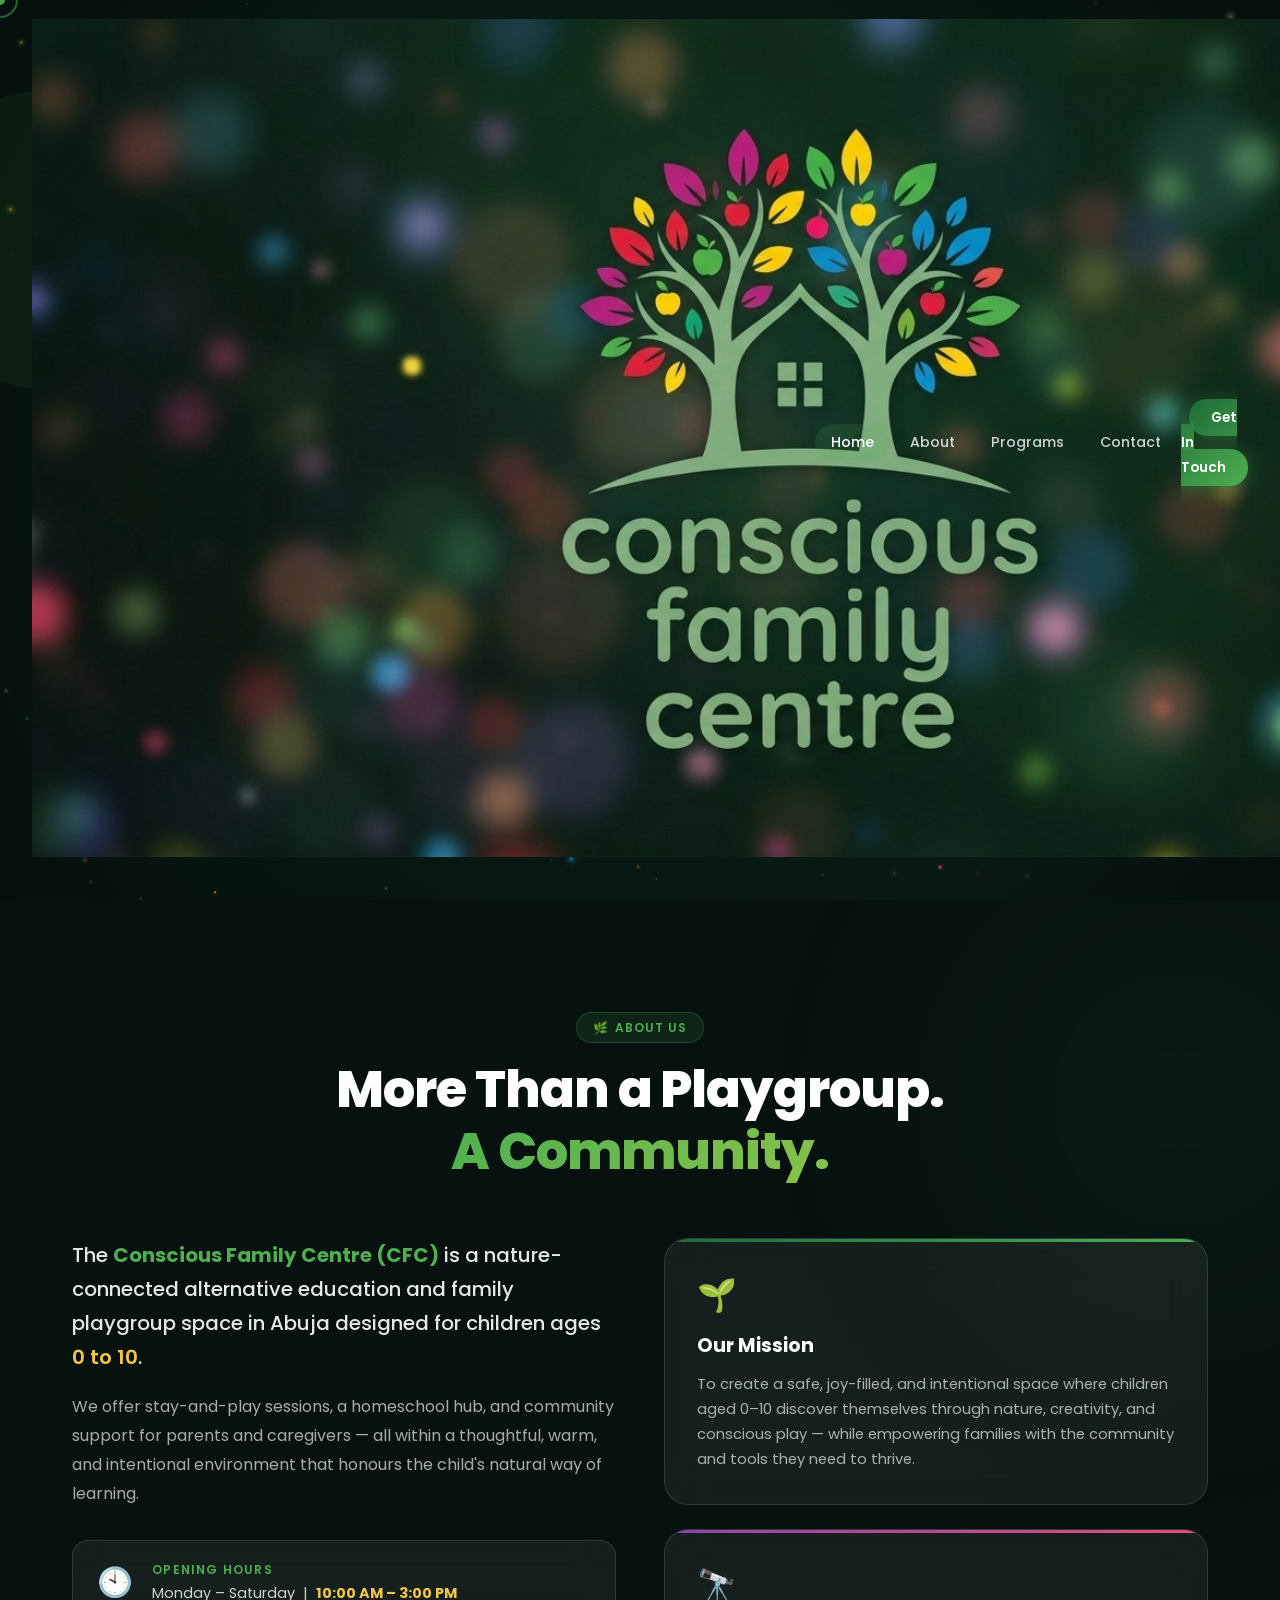
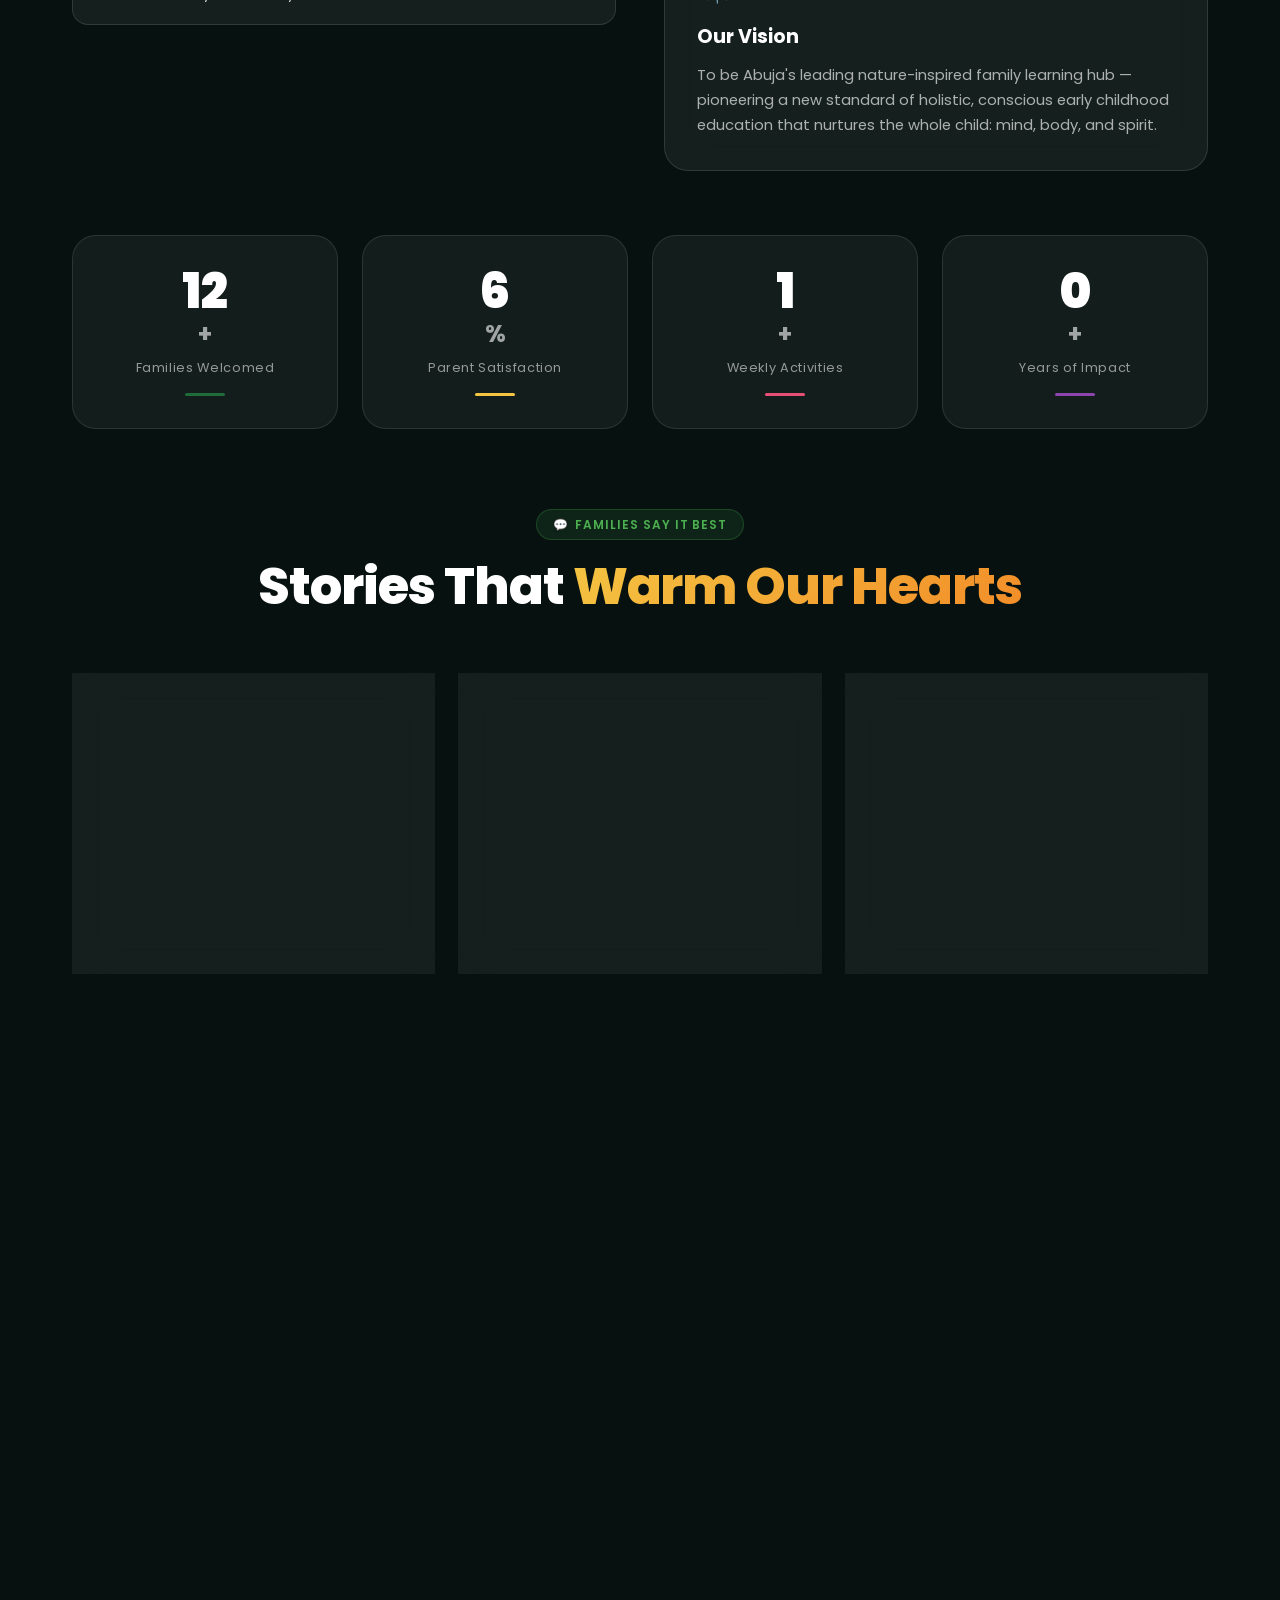
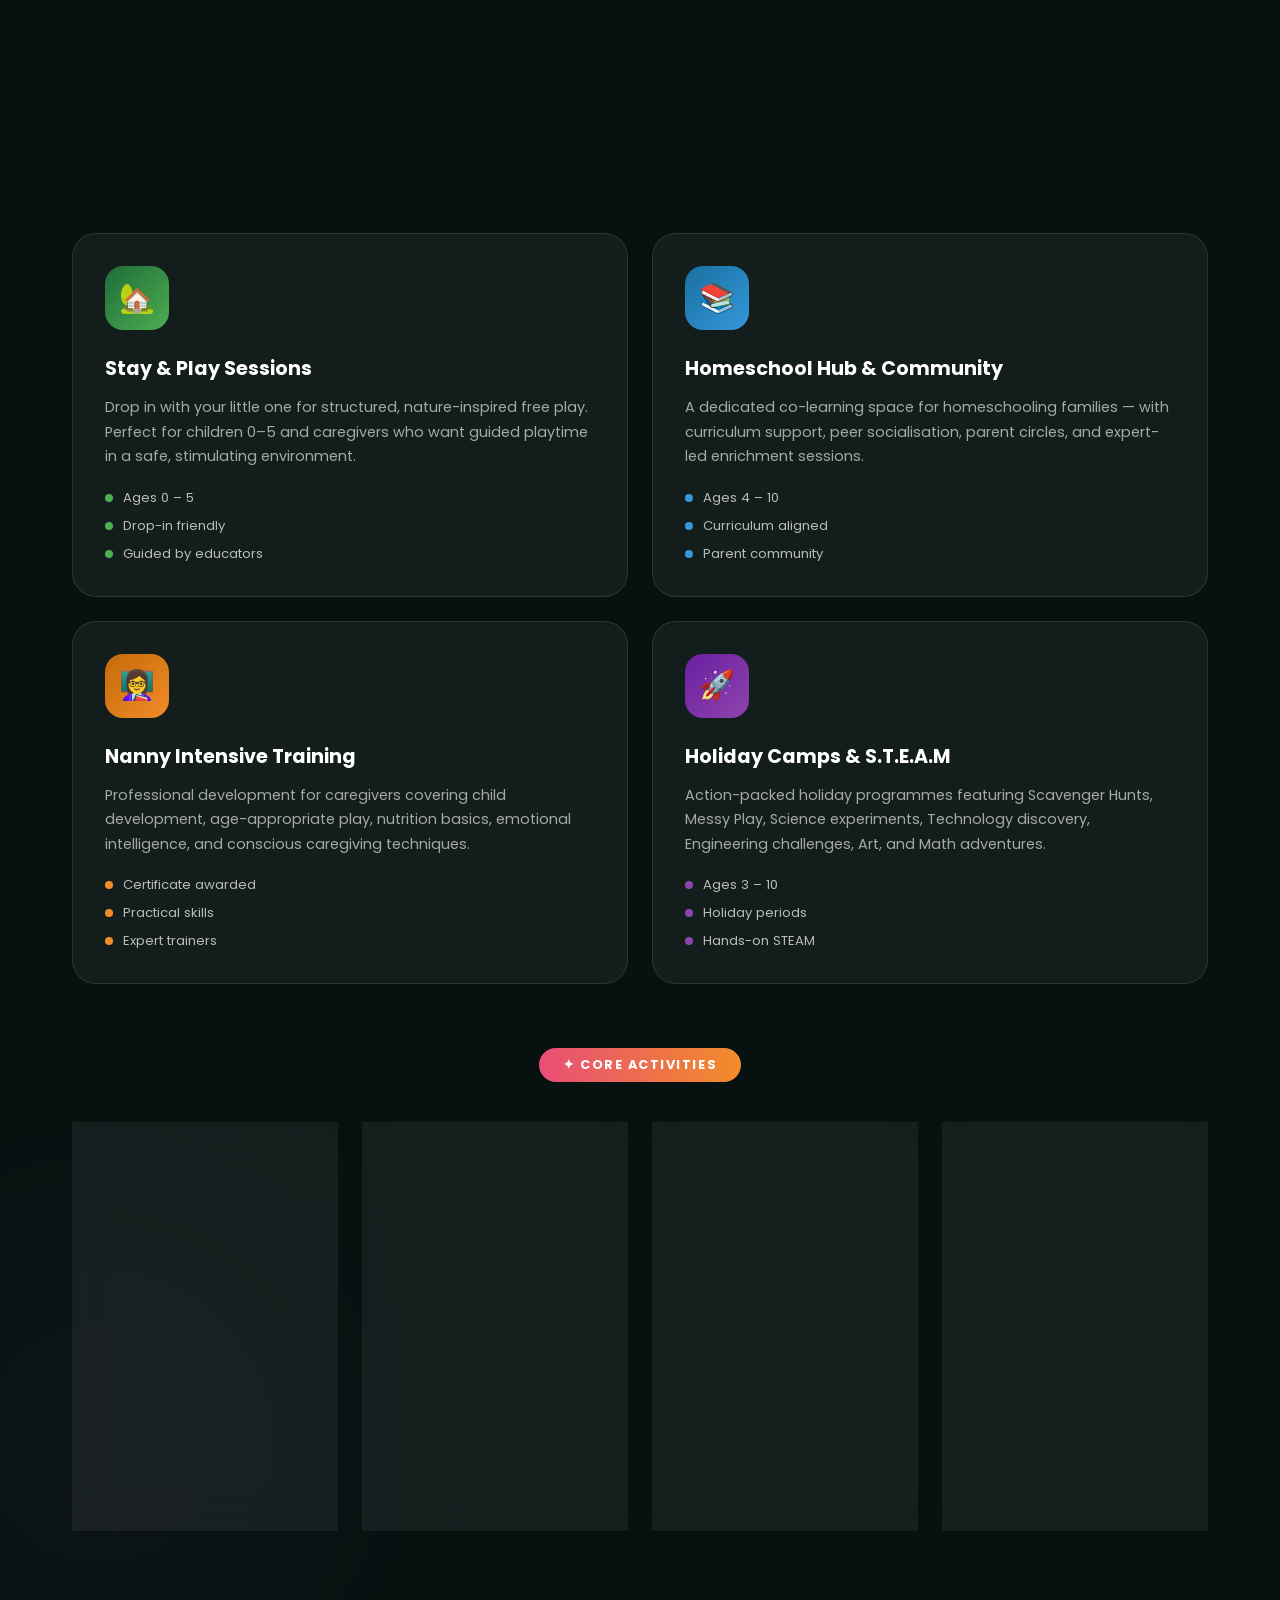
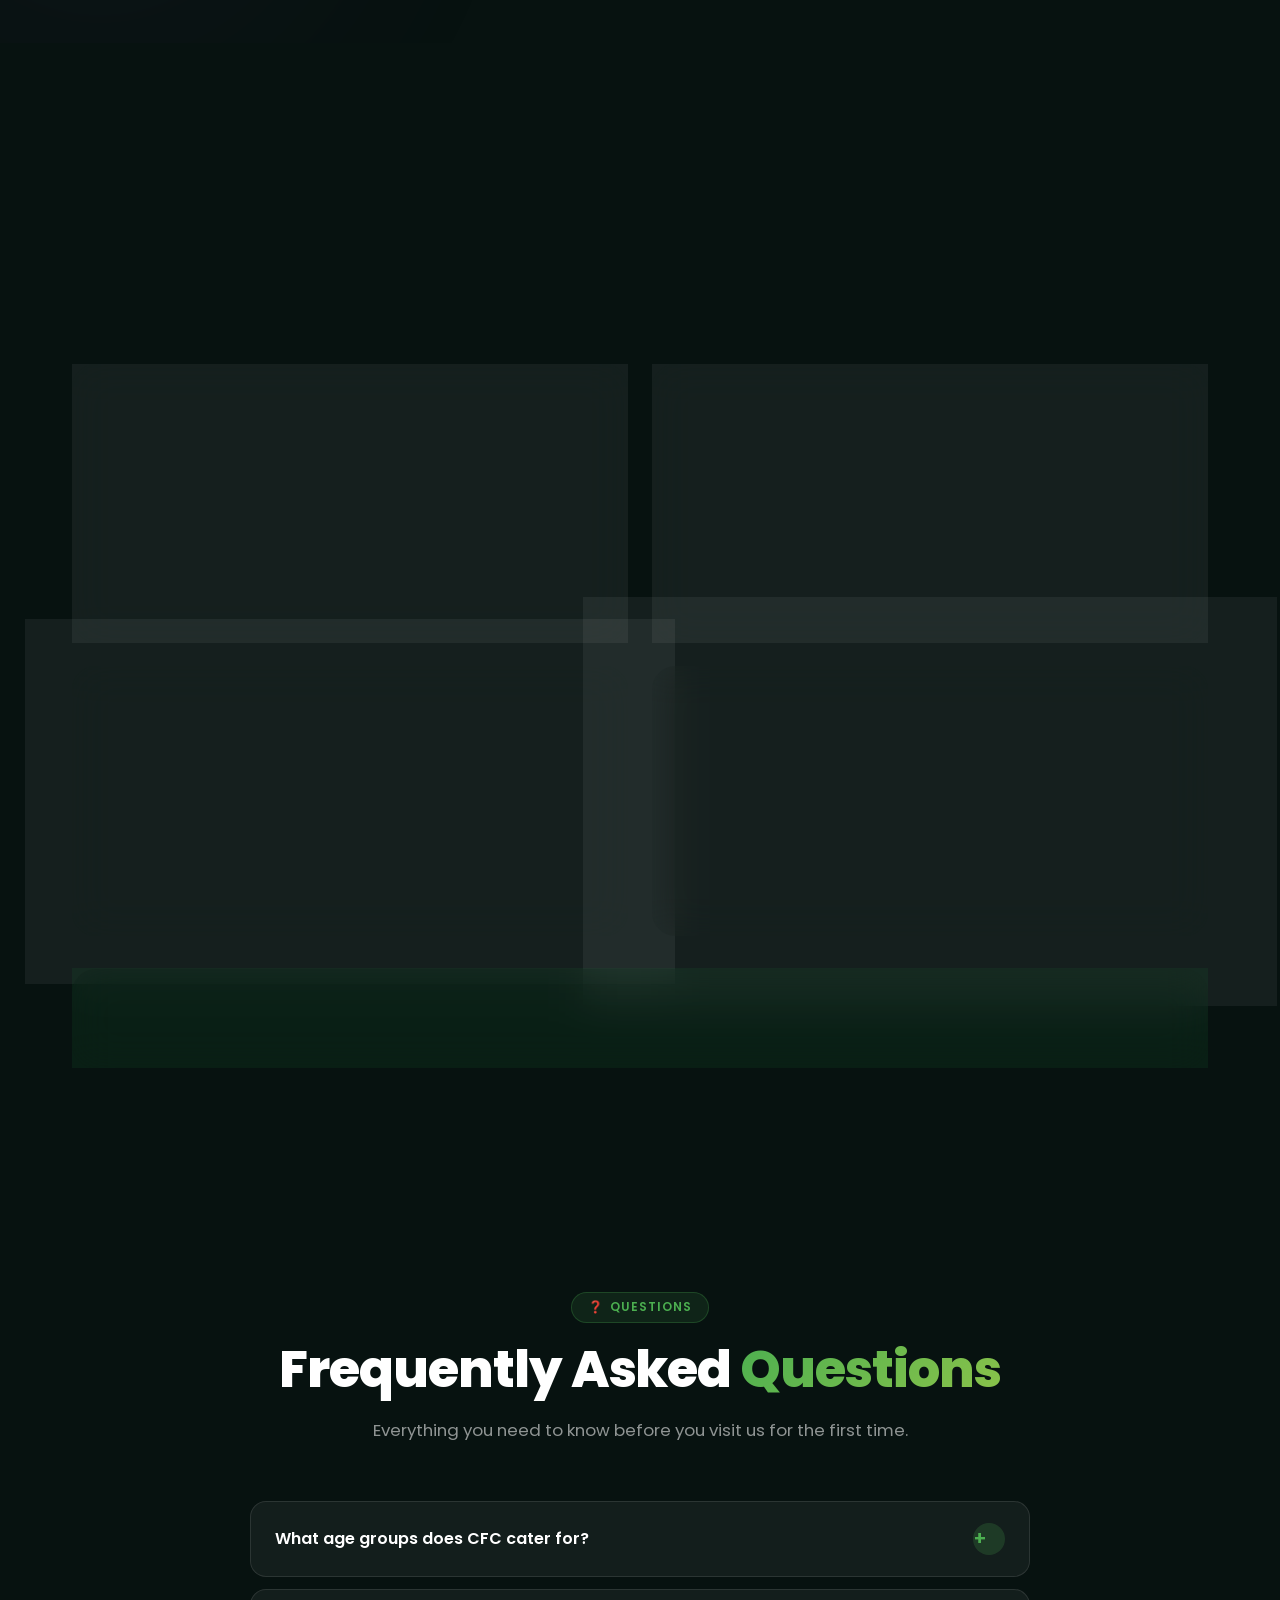
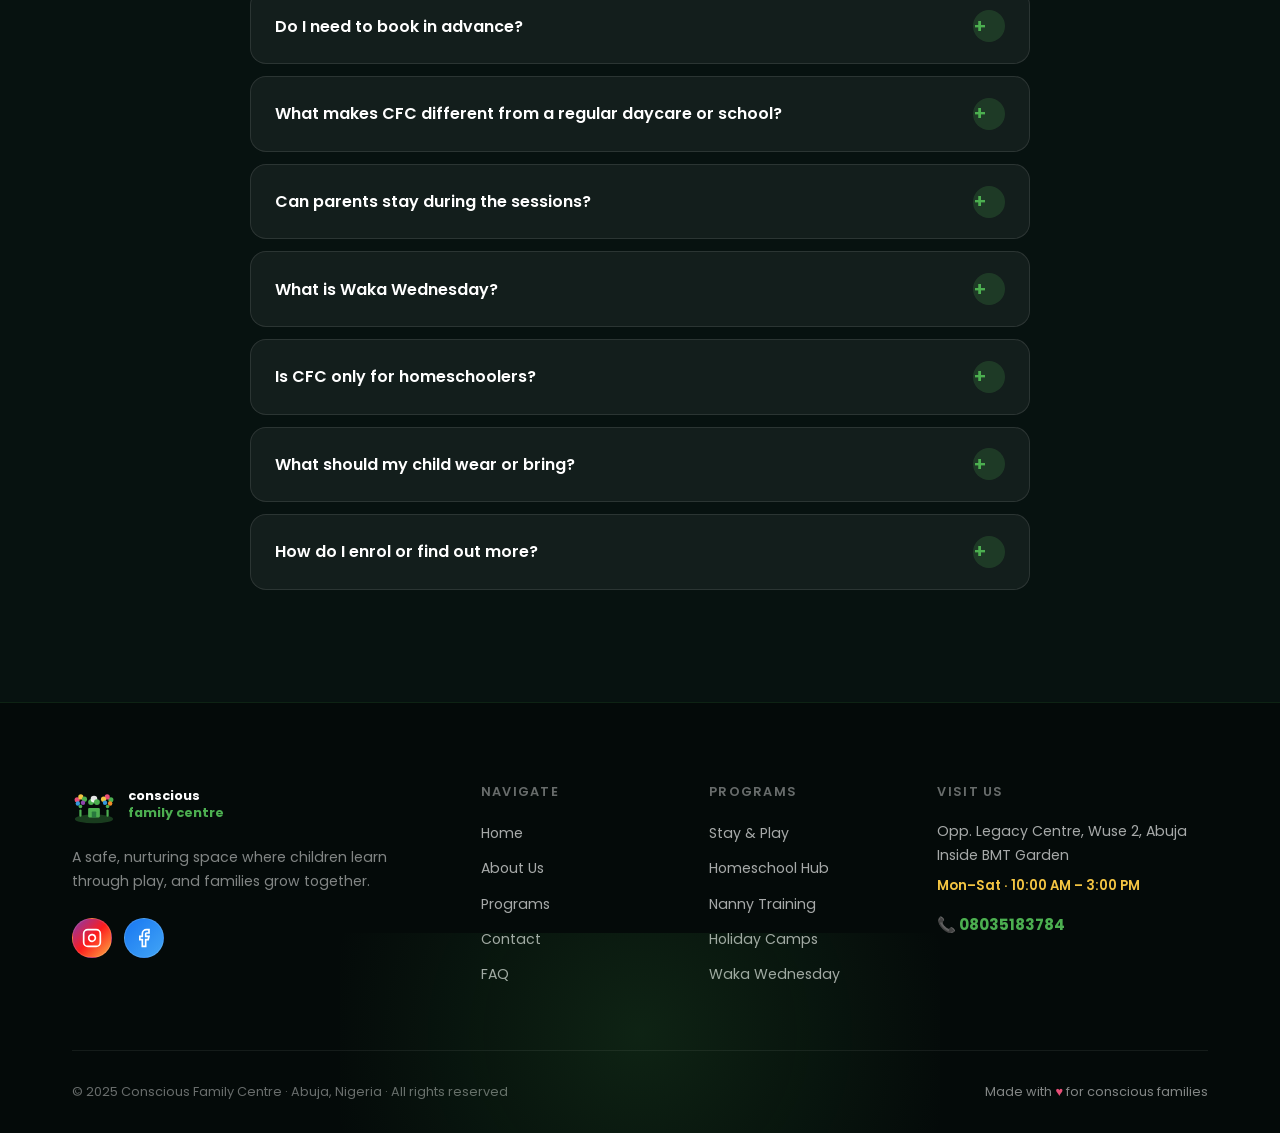
==== commit 143e7d99: "Update logo to use image instead of SVG Replaced SVG logo with an image logo." ====
--- a/index.html
+++ b/index.html
@@ -23,43 +23,9 @@
     <a href="#home" class="nav-logo">
       <div class="logo-svg-wrap">
         <!-- SVG Logo recreation of CFC logo -->
-        <svg width="56" height="56" viewBox="0 0 120 120" fill="none" xmlns="http://www.w3.org/2000/svg">
-          <!-- Ground hill -->
-          <ellipse cx="60" cy="98" rx="52" ry="12" fill="#1F6B3A" opacity="0.3"/>
-          <!-- House body -->
-          <rect x="44" y="68" width="32" height="26" rx="3" fill="#1F6B3A"/>
-          <!-- Door -->
-          <rect x="54" y="78" width="12" height="16" rx="2" fill="#fff" opacity="0.9"/>
-          <!-- Left tree trunk -->
-          <rect x="20" y="72" width="6" height="20" rx="3" fill="#1F6B3A"/>
-          <!-- Right tree trunk -->
-          <rect x="94" y="72" width="6" height="20" rx="3" fill="#1F6B3A"/>
-          <!-- Left person arms up -->
-          <circle cx="23" cy="64" r="5" fill="#1F6B3A"/>
-          <line x1="14" y1="70" x2="32" y2="70" stroke="#1F6B3A" stroke-width="4" stroke-linecap="round"/>
-          <!-- Right person arms up -->
-          <circle cx="97" cy="64" r="5" fill="#1F6B3A"/>
-          <line x1="88" y1="70" x2="106" y2="70" stroke="#1F6B3A" stroke-width="4" stroke-linecap="round"/>
-          <!-- Colorful leaves - left tree -->
-          <circle cx="14" cy="46" r="7" fill="#E94E77" opacity="0.9"/>
-          <circle cx="24" cy="38" r="7" fill="#F4C542" opacity="0.9"/>
-          <circle cx="34" cy="44" r="7" fill="#4CAF50" opacity="0.9"/>
-          <circle cx="16" cy="56" r="6" fill="#3498DB" opacity="0.9"/>
-          <circle cx="30" cy="54" r="6" fill="#8E44AD" opacity="0.9"/>
-          <circle cx="22" cy="30" r="5" fill="#F28C28" opacity="0.9"/>
-          <!-- Colorful leaves - right tree -->
-          <circle cx="106" cy="46" r="7" fill="#4CAF50" opacity="0.9"/>
-          <circle cx="96" cy="38" r="7" fill="#E94E77" opacity="0.9"/>
-          <circle cx="86" cy="44" r="7" fill="#F4C542" opacity="0.9"/>
-          <circle cx="104" cy="56" r="6" fill="#F28C28" opacity="0.9"/>
-          <circle cx="90" cy="54" r="6" fill="#3498DB" opacity="0.9"/>
-          <circle cx="98" cy="30" r="5" fill="#8E44AD" opacity="0.9"/>
-          <!-- Center crown leaves -->
-          <circle cx="52" cy="52" r="8" fill="#4CAF50" opacity="0.9"/>
-          <circle cx="60" cy="44" r="9" fill="#1F6B3A" opacity="0.9"/>
-          <circle cx="68" cy="52" r="8" fill="#4CAF50" opacity="0.9"/>
-          <circle cx="60" cy="58" r="7" fill="#1F6B3A" opacity="0.8"/>
-        </svg>
+        <div class="logo-svg-wrap">
+  <img src="logo.png" alt="Conscious Family Centre Logo" class="custom-logo">
+        </div>
       </div>
       <div class="logo-text">
         <span class="logo-line1">conscious</span>
